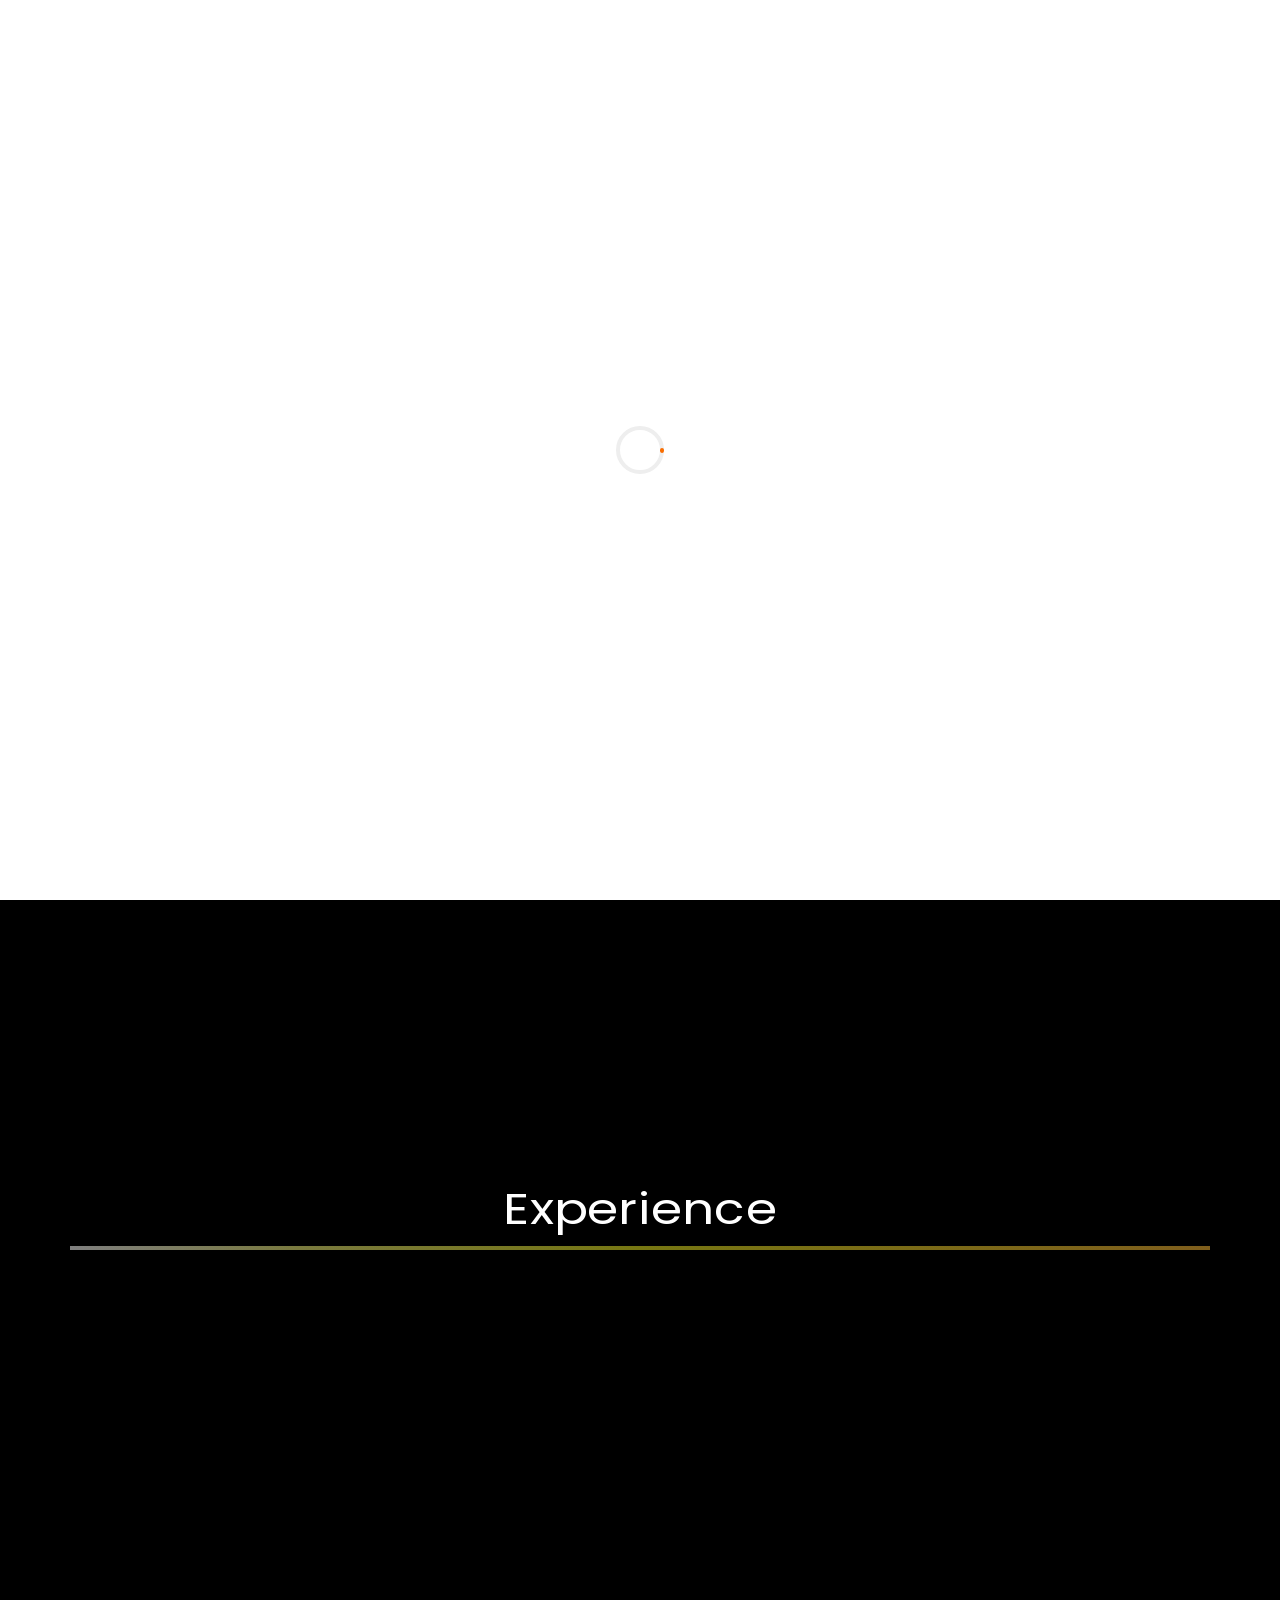
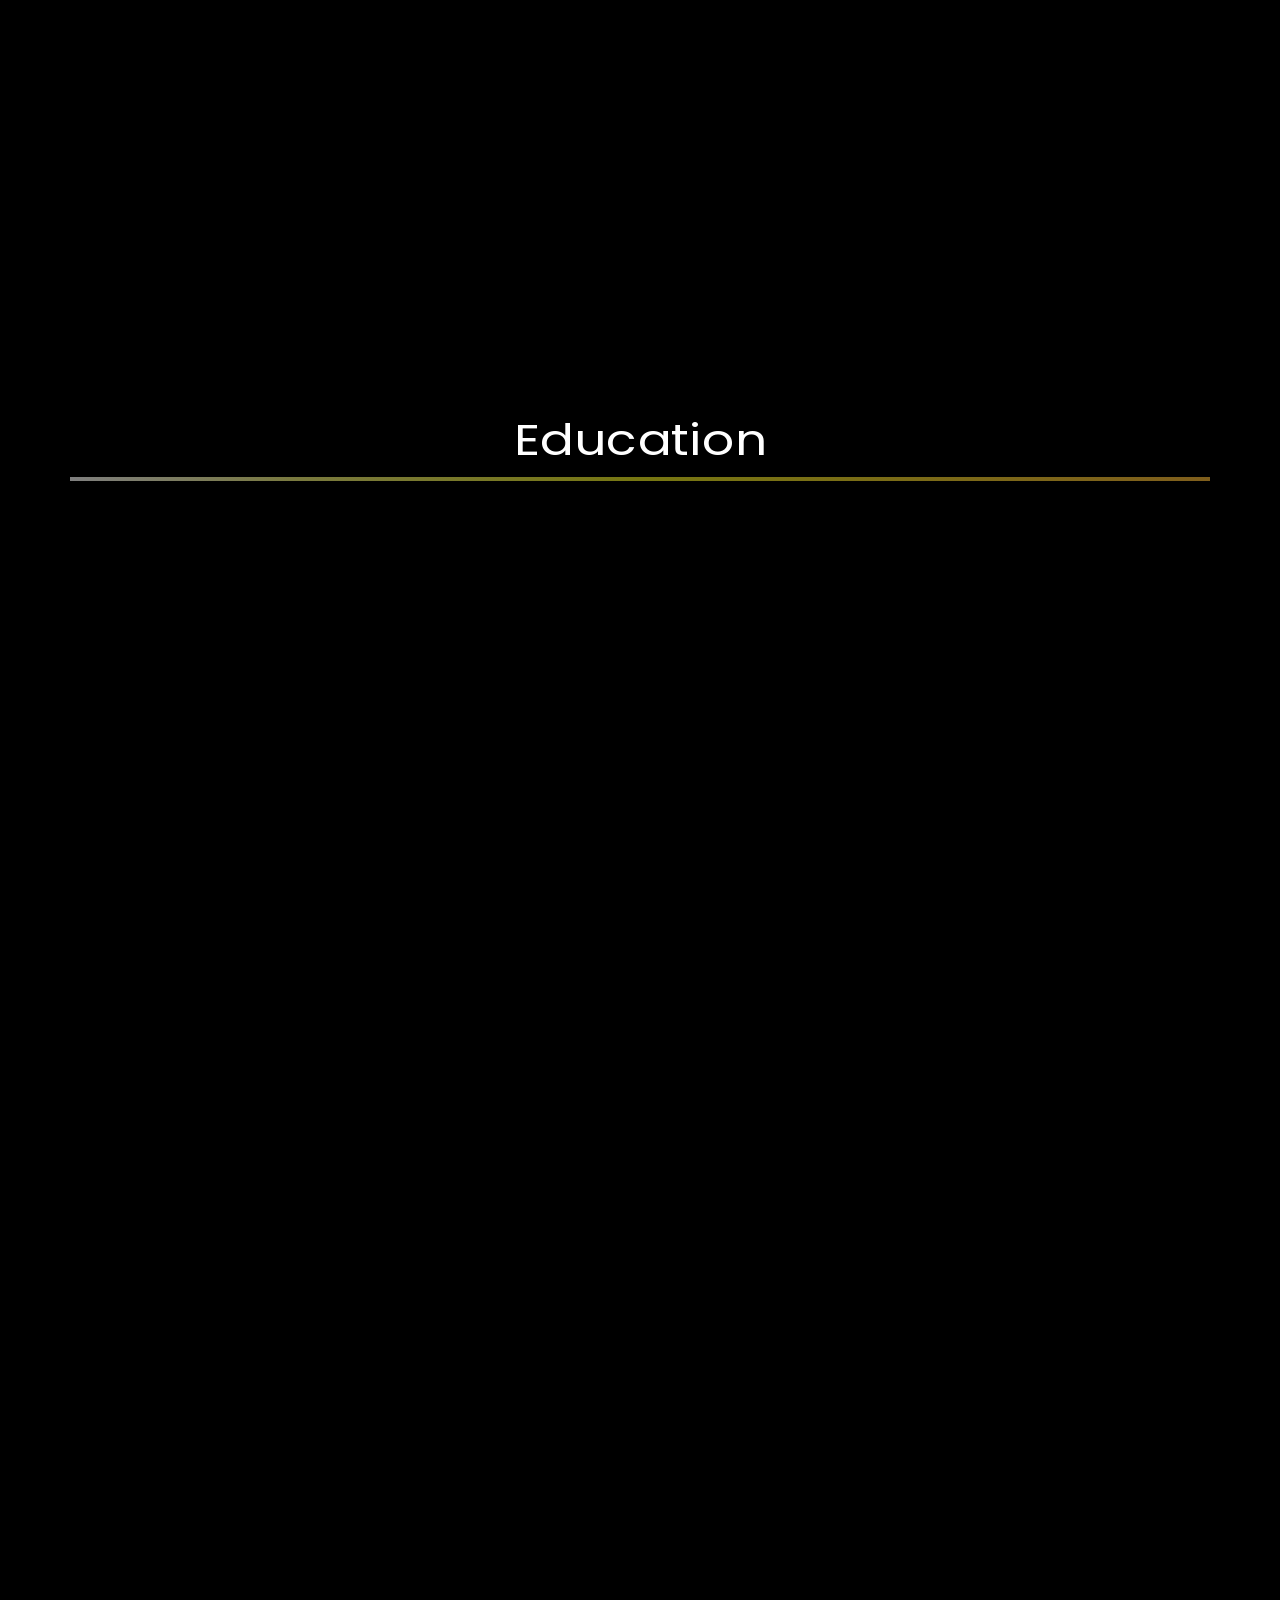
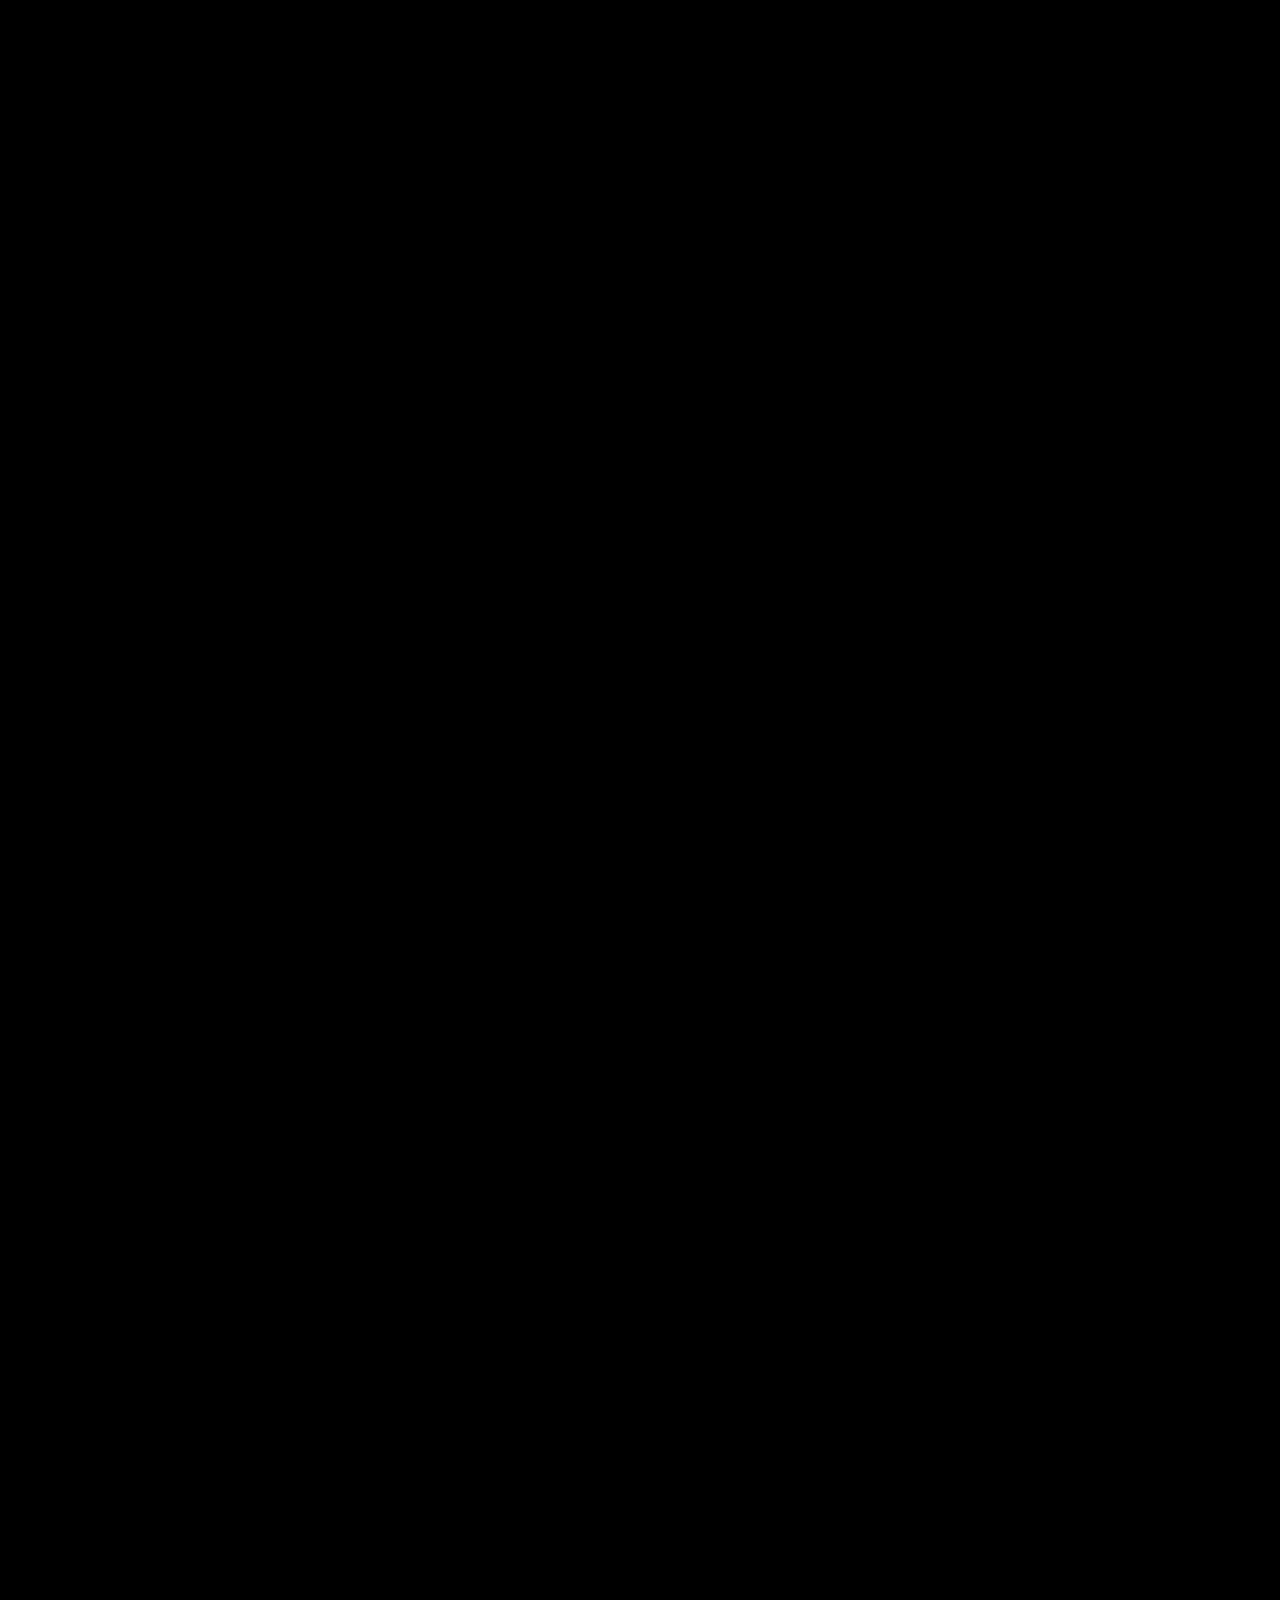
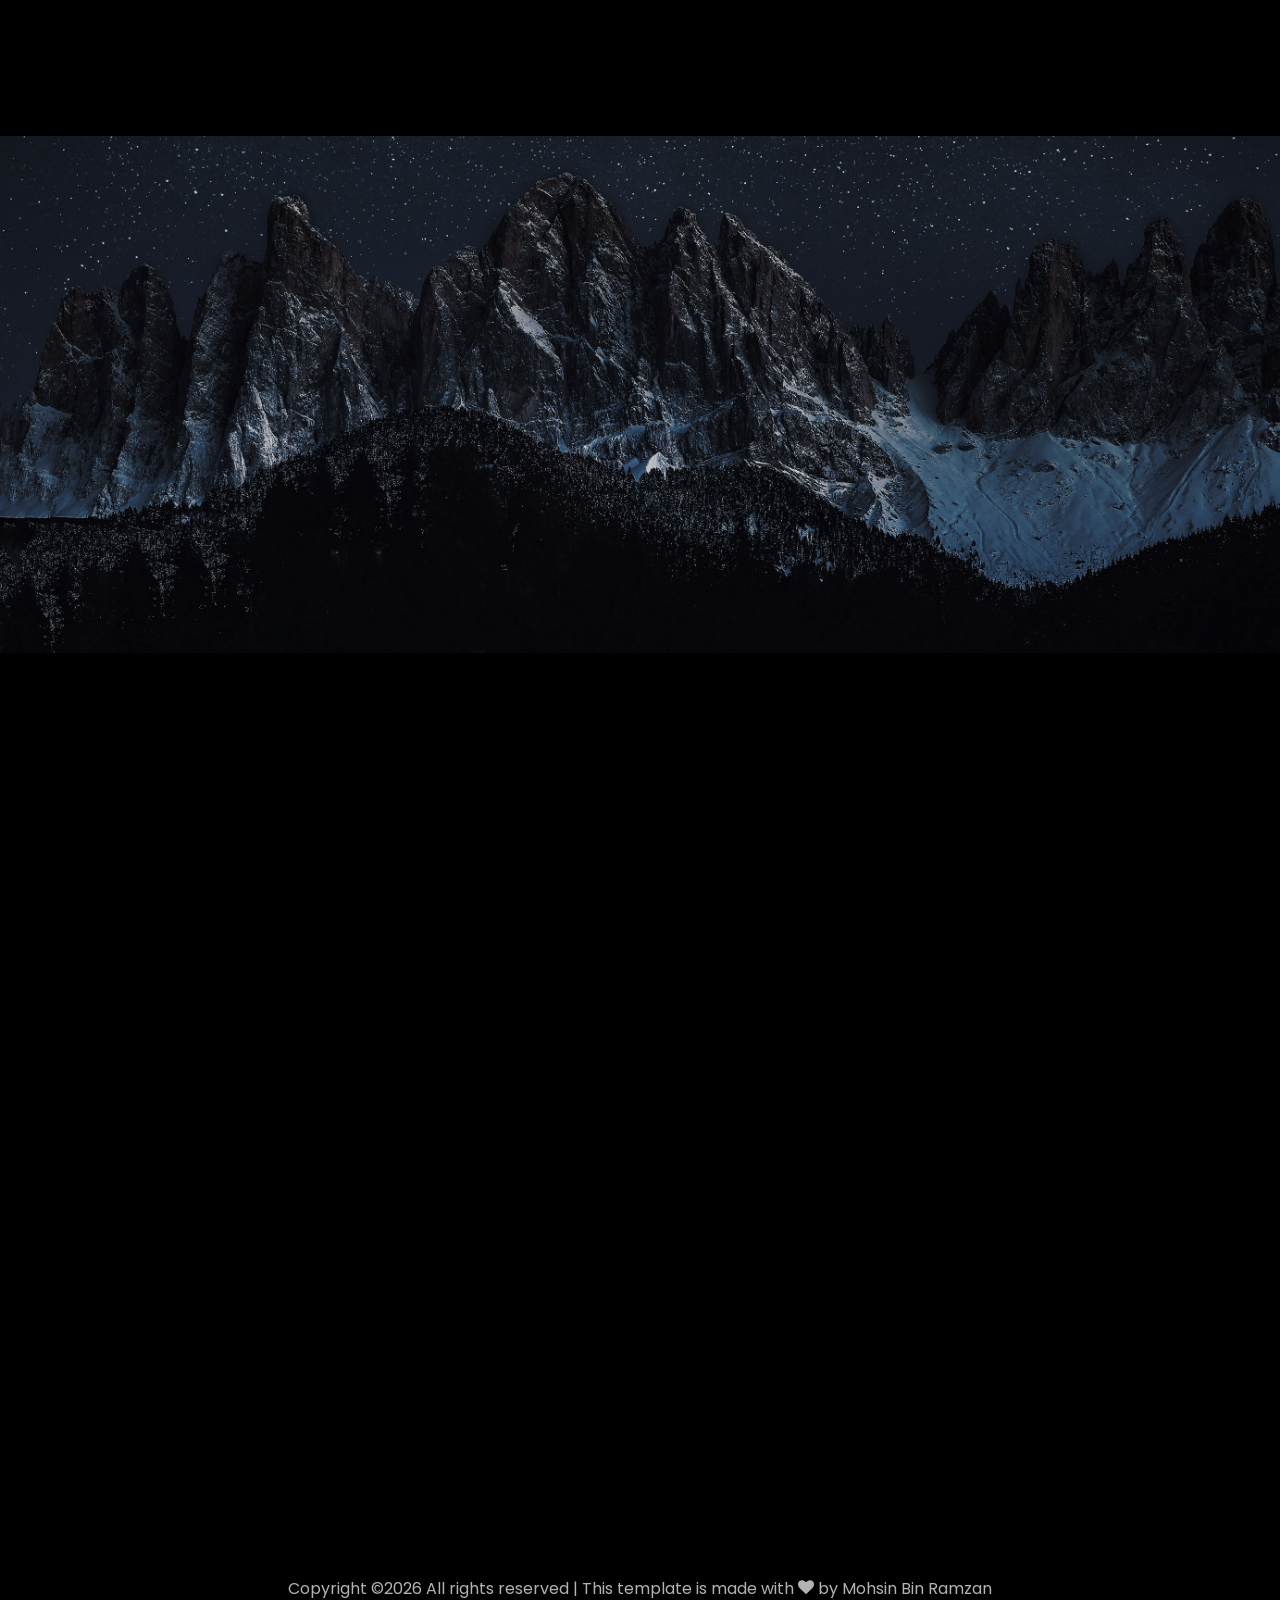
==== index.html @ 1a66336b "Fix project section alignment and update project links" ====
<!DOCTYPE html>
<html lang="en">
  <head>
    <title>Mohsin Bin Ramzan Portfolio</title>
    <meta charset="utf-8">
    <meta name="viewport" content="width=device-width, initial-scale=1, shrink-to-fit=no">
    
    <link href="https://fonts.googleapis.com/css?family=Poppins:100,200,300,400,500,600,700,800,900" rel="stylesheet">

    <link rel="stylesheet" href="css/open-iconic-bootstrap.min.css">
    <link rel="stylesheet" href="css/animate.css">
    
    <link rel="stylesheet" href="css/owl.carousel.min.css">
    <link rel="stylesheet" href="css/owl.theme.default.min.css">
    <link rel="stylesheet" href="css/magnific-popup.css">

    <link rel="stylesheet" href="css/aos.css">

    <link rel="stylesheet" href="css/ionicons.min.css">
    
    <link rel="stylesheet" href="css/flaticon.css">
    <link rel="stylesheet" href="css/icomoon.css">
    <link rel="stylesheet" href="css/style.css">



<style>

/*======================================
//--//-->   ABOUT
======================================*/

.about-mf .box-shadow-full {
  padding-top: 4rem;
  padding-bottom: 4rem;
}

.about-mf .about-img {
  margin-bottom: 2rem;
}

.about-mf .about-img img {
  margin-left: 10px;
}


.skill-mf .progress {
  /* background-color: #cde1f8; */
  margin: .5rem 0 1.2rem 0;
  border-radius: 0;
  height: .7rem;
}

.skill-mf .progress .progress-bar {
  height: .7rem;
  background-color: #ffbd39;
}


/* Animation styles */
#typing-animation {
  position: relative;
  font-size: 30px;
  font-weight: bold;
  color: rgb(255, 255, 255);
  overflow: hidden;
  white-space: nowrap;
  animation: typing 3s steps(20, end) infinite;
}

#typing-animation:before {
  content: "";
  /* position: absolute; */
  top: 0;
  left: 0;
  width: 0;
  height: 100%;
  background-color: #ccc;
  animation: typing-cursor 0.5s ease-in-out infinite;
}

@keyframes typing {
  from {
    width: 0;
  }
  to {
    width: 100%;
  }
}

@keyframes typing-cursor {
  from {
    width: 5px;
  }
  to {
    width: 0;
  }
}


/* project image zoom effect */

.zoom-effect {
  overflow: hidden;
  transition: transform 0.3s ease-out;
}

.zoom-effect:hover {
  transform: scale(1.1);
}

/* Project section alignment fix */
#project-section .blog-entry {
  display: flex;
  flex-direction: column;
  width: 100%;
}

#project-section .col-md-4 {
  margin-bottom: 30px;
}

#project-section .blog-entry .text {
  flex: 1;
}


</style>


  </head>
  <body data-spy="scroll" data-target=".site-navbar-target" data-offset="300">
	  
	  
    <nav class="navbar navbar-expand-lg navbar-dark ftco_navbar ftco-navbar-light site-navbar-target" id="ftco-navbar">
	    <div class="container">
	      <a class="navbar-brand" href="index.html">Mohsin Bin Ramzan</a>
	      <button class="navbar-toggler js-fh5co-nav-toggle fh5co-nav-toggle" type="button" data-toggle="collapse" data-target="#ftco-nav" aria-controls="ftco-nav" aria-expanded="false" aria-label="Toggle navigation">
	        <span class="oi oi-menu"></span> Menu
	      </button>

	      <div class="collapse navbar-collapse" id="ftco-nav">
	        <ul class="navbar-nav nav ml-auto">
	          <li class="nav-item"><a href="#home-section" class="nav-link"><span>Home</span></a></li>
	          <li class="nav-item"><a href="#about-section" class="nav-link"><span>About</span></a></li>
	          <li class="nav-item"><a href="#resume-section" class="nav-link"><span>Resume</span></a></li>
	          <li class="nav-item"><a href="#project-section" class="nav-link"><span>Projects</span></a></li>
	          <li class="nav-item"><a href="#contact-section" class="nav-link"><span>Contact</span></a></li>
	        </ul>
	      </div>
	    </div>
	  </nav>
	  <section id="home-section" class="hero">
		  <div class="home-slider  owl-carousel">
	       <div class="slider-item ">
	      	<div class="overlay"></div>
	         <div class="container">
	          <div class="row d-md-flex no-gutters slider-text align-items-end justify-content-end" data-scrollax-parent="true">
	          	<div class="one-third js-fullheight order-md-last img" style="background-image:url();">
	          	 <div class="overlay"></div>
	          	</div>
		          <div class="one-forth d-flex  align-items-center ftco-animate" data-scrollax=" properties: { translateY: '70%' }">
		          	<div class="text">
		          		<span class="subheading">Hey!</span>
			            <h1 class="mb-4 mt-3">I'm <span>Mohsin Bin Ramzan</span></h1>

						<!-- Element to contain animated typing -->
						<span id="typing-animation"></span>

						<script>

						// Initialize the typing animation
						const typingAnimationElement = document.getElementById('typing-animation');

						// Create an array of typing text
						const typingTexts = [
						'Data Analyst  ',
						'Machine Learning Engineer  ',
						'NLP Engineer   ',
						];

						// Create a function to display the typing animation for a given text
						function playTypingAnimation(text) {
						// Loop through each character and add it to the element
						for (let i = 0; i < text.length; i++) {
							setTimeout(() => {
							typingAnimationElement.textContent += text[i];
							}, i * 200); // Increase the delay to slow down the typing animation
						}

						// Once the animation is complete, reset the text and start over
						setTimeout(() => {
							typingAnimationElement.textContent = '';
							playTypingAnimation(typingTexts[(typingTexts.indexOf(text) + 1) % typingTexts.length]);
						}, text.length * 200);
						}

						// Start the typing animation loop
						playTypingAnimation(typingTexts[0]);

						</script>

						<br>
						<br>
			            <h2>AI Engineer</h2>
						<!-- <h2 class="d-flex" style="margin-bottom: 0">With over 5 years of experience</h2> -->
						<!-- <br> -->
			            <p><a href="https://pk.linkedin.com/in/mohsin-bin-ramzan-702287271" class="btn btn-primary py-3 px-4">Linkedin</a> 
							<a href="https://github.com/MOHSINBINRAMZAN" class="btn btn-white btn-outline-white py-3 px-4">My works</a></p>
		            </div>
		          </div>
	        	</div>
	        </div>
	      </div>
		</div>
    </section>



    <section class="ftco-about img ftco-section ftco-no-pb" id="about-section">
    	<div class="container">
			<div class="row">
				<div class="row d-flex align-items-stretch">
				<!-- <div class="row d-flex"> -->
					<div class="col-md-6 col-lg-5 d-flex">
						<div class="img-about img d-flex align-items-stretch">
							<div class="overlay">
								<div class="row">
									<div class="col-sm-6 col-md-5">
									  <div class="about-img">
										<img src="images/WhatsApp Image 2025-01-08 at 15.32.08_ad26232e.jpg" class="img-fluid rounded b-shadow-a" alt="">
									  </div>
									</div>
									<!-- Details next to profile image -->
									<div class="col-sm-6 col-md-7">
									  <div class="about-info">
										<p><span class="title-s">Name: </span> <span>Mohsin Bin Ramzan</span></p>
										<p><span class="title-s">Job Role: </span> <span>AI Developer</span></p>
										<p><span class="title-s">Experience: </span> <span>1 Year </span></p>
										<p><span class="title-s">Address: </span> <span>Rawalpindi, Pakistan</span></p>
									  </div>
									</div>
								  </div>

								<div class="skill-mf">
									<p class="title-s">Skills</p>
									<span>SQL</span> <span class="pull-right">95%</span>
									<div class="progress">
										<div class="progress-bar" role="progressbar" style="width: 95%;" aria-valuenow="95" aria-valuemin="0"
											aria-valuemax="100"></div>
									</div>
									
									<span>PYTHON</span> <span class="pull-right">85%</span>
									<div class="progress">
										<div class="progress-bar" role="progressbar" style="width: 85%" aria-valuenow="85" aria-valuemin="0"
											aria-valuemax="100"></div>
									</div>
									
									<span>Computer Vision</span> <span class="pull-right">90%</span>
									<div class="progress">
										<div class="progress-bar" role="progressbar" style="width: 90%" aria-valuenow="90" aria-valuemin="0"
											aria-valuemax="100"></div>
									</div>
									
									<span>Natural Language Processing</span> <span class="pull-right">85%</span>
									<div class="progress">
										<div class="progress-bar" role="progressbar" style="width: 85%" aria-valuenow="85" aria-valuemin="0"
											aria-valuemax="100"></div>
									</div>
									
									<span>Machine Learning</span> <span class="pull-right">80%</span>
									<div class="progress">
										<div class="progress-bar" role="progressbar" style="width: 80%" aria-valuenow="80" aria-valuemin="0"
											aria-valuemax="100"></div>
									</div>
								</div>
							</div>
						</div>
					</div>
					
					<div class="col-md-6 col-lg-7 pl-lg-5 pb-5">
						<div class="row justify-content-start pb-3">
							<div class="col-md-12 heading-section ftco-animate">
								
								<h1 class="big">About</h1>
								<h2 class="mb-4">About Me</h2>
								
								<p> AI Engineer with hands-on experience optimizing LLM performance, designing 
									LangChain-powered data pipelines and implementing Deep Learning and Computer Vision solutions. Proficient 
									in Python,SQL and end-to-end ML pipeline development for production-ready AI applications..</p>
								<ul class="about-info mt-4 px-md-0 px-2">
									<li class="d-flex"><span>Profile:</span> <span>AI ENGINEER</span></li>
									<li class="d-flex"><span>Domain:</span> <span>Machine learning , NLP,  &amp; Computer Vision</span></li>
									<li class="d-flex"><span>Education:</span> <span>Bachelor of Science In Artificial Intelligence</span></li>
									<li class="d-flex"><span>Language:</span> <span>English, Urdu,Punjabi, Saraiki</span></li>
									<li class="d-flex"><span>BI Tools:</span> <span>Microsoft Power BI, Pandas </span></li>
									<li class="d-flex"><span>Other Skills:</span> <span>Python, SQL, NLP, Computer Vision, Power BI, Langchain </span></li>
									<li class="d-flex"><span>Interest:</span> <span>Hiking, Travel Photography, Novels</span></li>
									
								</ul>
							</div>
						</div>


						<div class="counter-wrap ftco-animate d-flex mt-md-3">
							<div class="text">
								<p class="mb-4">
									<span class="number" data-number="41">0</span> <span>+</span>
									<span>&nbsp; Projects Completed</span>
								</p>
								<p><a href="https://pk.linkedin.com/in/mohsin-bin-ramzan-702287271/" class="btn btn-primary py-3 px-3">LinkedIn</a></p>
							</div>
						</div>
					</div>
				</div>
			</div>
		</div>
    </section>



	
    <section class="ftco-section ftco-no-pb" id="resume-section">
    	<div class="container">
    		<div class="row justify-content-center pb-5">
          <div class="col-md-10 heading-section text-center ftco-animate">
          	<h1 class="big big-2">Resume</h1>
            <h2 class="mb-4">Resume</h2>
            <p>Seasoned AI Engineer with 1+ years of experience driving business strategies through data-driven insights. Proven expertise in data science, statistical analysis, machine learning algorithms and Natural Language Processing </p>
          </div>
        </div>

		<div class="row">
			<h1 class="big-4">Experience</h1>
			<div class="underline"></div>
		</div>
		<br>
		
		<div class="row">
				
				<div class="col-md-6">
					<div class="resume-wrap ftco-animate">
						<span class="date">Aug 2024-Sep 2024</span>
						<h2> Data Administrator Intern</h2>
						<span class="position">ASKTech Pvt Ltd</span>
						<p class="mt-4">ASKTech is a data-driven Tracking and solutions company, helping different firms in maintaining and tracking services . 
							<ul>
								<li>Performed in-depth market research and analysis for maintaing and updating databases. Resulted in in deoth understanding and improving concepts.</li>
								<li>Delivered multiple training and mentorship sessions on analytical tools like SQL, MS Excel, Power BI, Tableau and Python.</li>
								<li>Performed migration and enhancements for merchandising dashboard, involved data integration and its feature improvement.</li>
							</ul>
						</p>
					</div>

				</div>

				<div class="col-md-6">
					<div class="resume-wrap ftco-animate">
						<span class="date">July 2025-Sep 2025</span>
						<h2>AI Engineer</h2>
						<span class="position">Target Sysytems, Islamabad</span>
						<p class="mt-4">TGS, a leading  Software House with over 40K+ professionals globally. 
							<ul>
  <li>Act as the bridge between cutting-edge AI research and real-world product solutions.</li>
  <li>Work with messy, real-life data to train or fine-tune models that deliver value.</li>
  <li>Collaborate closely with designers and developers to integrate AI into user-facing features.</li>
  <li>Prototype quickly, then turn promising ideas into reliable, scalable systems.</li>
  <li>Balance innovation with practicality to ensure AI feels intuitive, safe, and useful.</li>
  <li>Deliver smarter, more engaging product experiences that solve real problems for people.</li>
</ul>

						</p>
					</div>

				</div>
			</div>

		<br>
		<br>

		<div class="row">
			<h1 class="big-4">Education</h1>
			<div class="underline"></div>
		</div>
		<br>
		
			<div class="row">
    			<div class="col-md-6">
    				<div class="resume-wrap ftco-animate">
    					<span class="date">2022-2026</span>
    					<h2>BS ARTIFICIAL INTELLIGENCE</h2>
    					<span class="position">NATIONAL UNIVERSITY OF TECHNOLOGY ISLAMABAD</span>
    					
    				</div>
    			</div>

    			<div class="col-md-6">
    				<div class="resume-wrap ftco-animate">
    					<span class="date">2019-2021</span>
    					<h2>Higher Secondary School</h2>
    					<span class="position">ARMY PUBLIC SCHOOLS</span>
    					<p class="mt-4">Grade: First class distinction.</p>
    				</div>
				</div>
    		</div>

    		<div class="row justify-content-center mt-5">
    			<div class="col-md-6 text-center ftco-animate">
    				<p><a href="https://drive.google.com/drive/folders/1zWa5_FUb2DfgqWUb1CC6iqA6hHnXabPF" class="btn btn-primary py-4 px-5">Download CV</a></p>
    			</div>
    		</div>
    	</div>
    </section>

   

    <section class="ftco-section" id="project-section">
      <div class="container">
        <div class="row justify-content-center mb-5 pb-5">
          <div class="col-md-7 heading-section text-center ftco-animate">
            <h1 class="big big-2">PROJECTS</h1>
            <h2 class="mb-4">PROJECTS</h2>
            <p>Below are the projects on NLP,SQL,Langchain , Python, Power BI & AI</p>
          </div>
        </div>
        <!-- Row 1: Featured Projects - QueryMancer, Fake News Detection, Emotion Aware Chatbot -->
        <div class="row d-flex">
          <div class="col-md-4 d-flex ftco-animate">
            <div class="blog-entry justify-content-end">
              <a href="https://github.com/MOHSINBINRAMZAN/Query-Mancer-Main" class="block-20 zoom-effect" style="background-image: url('images/proj_5.jpg');">
              </a>
              <div class="text mt-3 float-right d-block">
                <h3 class="heading"><a href="https://github.com/MOHSINBINRAMZAN/QueryMancer--FYP">Query-Mancer - AI Wizard For Smart Databases</a></h3>
                <p>Developed a purely local hosted AI agent that using LLM and RAG to take Natural Language input and convert it to a SQL Query after validating, execute that against the connected database after schema validation while preventing SQL injection operations and any external API calling.</p>
              </div>
            </div>
          </div>
          <div class="col-md-4 d-flex ftco-animate">
            <div class="blog-entry justify-content-end">
              <a href="https://github.com/MOHSINBINRAMZAN/Fake-News-Detection-using-NLP-main" class="block-20 zoom-effect" style="background-image: url('images/fake news.jpg');">
              </a>
              <div class="text mt-3 float-right d-block">
                <h3 class="heading"><a href="https://github.com/MOHSINBINRAMZAN/Fake-News-Detection-using-NLP-mainN">Fake News Detection Using NLP</a></h3>
                <p>This project focuses on detecting fake news articles using Natural Language Processing (NLP) techniques. It includes training a machine learning model on news datasets, building a robust NLP pipeline, and creating a web application for user interaction.</p>
              </div>
            </div>
          </div>
          <div class="col-md-4 d-flex ftco-animate">
            <div class="blog-entry justify-content-end">
              <a href="https://github.com/MOHSINBINRAMZAN/Emotion-Aware-Chatbot" class="block-20 zoom-effect" style="background-image: url('SENTIMENT ANALYSIS.jpg');">
              </a>
              <div class="text mt-3 float-right d-block">
                <h3 class="heading"><a href="https://github.com/MOHSINBINRAMZAN/Emotion-Aware-Chatbot">Emotion Aware ChatBot</a></h3>
                <p>A chatbot that detects the user's emotion using a fine-tuned BERT model and provides responses. It stores user-specific chat history.</p>
              </div>
            </div>
          </div>
        </div>

        <!-- Row 2: Remaining Projects -->
        <div class="row d-flex mt-4">
          <div class="col-md-4 d-flex ftco-animate">
            <div class="blog-entry justify-content-end">
              <a href="https://github.com/MOHSINBINRAMZAN/ANPR-automatic-number-plate-recognition-" class="block-20 zoom-effect" style="background-image: url('images/proj_1.jpeg');">
              </a>
              <div class="text mt-3 float-right d-block">
                <h3 class="heading"><a href="https://github.com/MOHSINBINRAMZAN/ANPR-automatic-number-plate-recognition-">Automatic NumberPlate Recognition System using YOLO V8</a></h3>
                <p>Developed a ML model For Automatic Number Plate Recognition Using YOlO v8.</p>
              </div>
            </div>
          </div>
          <div class="col-md-4 d-flex ftco-animate">
            <div class="blog-entry justify-content-end">
              <a href="https://github.com/MOHSINBINRAMZAN/diabetic-data-preprocessing" class="block-20 zoom-effect" style="background-image: url('images/proj_2.jpeg');">
              </a>
              <div class="text mt-3 float-right d-block">
                <h3 class="heading"><a href="https://github.com/MOHSINBINRAMZAN/diabetic-data-preprocessing">Data Analysis using Python Project for Beginners</a></h3>
                <p>Performed exploratory data analysis on diabetic data using Python to improve the experience.</p>
              </div>
            </div>
          </div>
          <div class="col-md-4 d-flex ftco-animate">
            <div class="blog-entry justify-content-end">
              <a href="https://github.com/MOHSINBINRAMZAN/E-commerce-dashboard" class="block-20 zoom-effect" style="background-image: url('images/proj_3.jpg');">
              </a>
              <div class="text mt-3 float-right d-block">
                <h3 class="heading"><a href="https://github.com/MOHSINBINRAMZAN/E-commerce-dashboard">Power BI Sales Dashboard Project</a></h3>
                <p>Designed a Power BI dashboard for a Store to track and analyze the online sales data.</p>
              </div>
            </div>
          </div>
          <div class="col-md-4 d-flex ftco-animate">
            <div class="blog-entry justify-content-end">
              <a href="https://github.com/MOHSINBINRAMZAN/Predict_Bank_Marketing_Compain_Success" class="block-20 zoom-effect" style="background-image: url('images/bank.jpg');">
              </a>
              <div class="text mt-3 float-right d-block">
                <h3 class="heading"><a href="https://github.com/MOHSINBINRAMZAN/customer-segmentation-for-market-analysis">Customer Segmentation using Clustering Model</a></h3>
                <p>Developed a ML model to give various recommendations of financial products &amp; services on target customer groups.</p>
              </div>
            </div>
          </div>
          <div class="col-md-4 d-flex ftco-animate">
            <div class="blog-entry justify-content-end">
              <a href="https://github.com/MOHSINBINRAMZAN/Spelling-Corrector-Using-NLP" class="block-20 zoom-effect" style="background-image: url('spelling.jpg');">
              </a>
              <div class="text mt-3 float-right d-block">
                <h3 class="heading"><a href="https://github.com/MOHSINBINRAMZAN/Spelling-Corrector-Using-NLP">Spelling Corrector using NLP</a></h3>
                <p>Developed an NLP model that would detect the spelling or typo mistakes &amp; correct them on contextual understanding.</p>
              </div>
            </div>
          </div>
          <div class="col-md-4 d-flex ftco-animate">
            <div class="blog-entry justify-content-end">
              <a href="https://github.com/MOHSINBINRAMZAN/LMS-using-python-Sqlite" class="block-20 zoom-effect" style="background-image: url('LMS2.jpg');">
              </a>
              <div class="text mt-3 float-right d-block">
                <h3 class="heading"><a href="https://github.com/MOHSINBINRAMZAN/LMS-using-python-Sqlite">LMS Using Python</a></h3>
                <p>A learning management system using Python that contains the features of adding courses, dropping courses, managing courses, time tables etc.</p>
              </div>
            </div>
          </div>
          <div class="col-md-4 d-flex ftco-animate">
            <div class="blog-entry justify-content-end">
              <a href="https://github.com/MOHSINBINRAMZAN/X-ray-images-disease-classification" class="block-20 zoom-effect" style="background-image: url('medical-professionals-examining-x-ray.jpg');">
              </a>
              <div class="text mt-3 float-right d-block">
                <h3 class="heading"><a href="https://github.com/MOHSINBINRAMZAN/X-ray-images-disease-classification">X-ray Image Disease Classification</a></h3>
                <p>A model that detects the disease or classify it using a Computer Vision model and provides Results.</p>
              </div>
            </div>
          </div>
        </div>
	  </div>
    </section>

	<section class="ftco-section ftco-no-pt ftco-no-pb ftco-counter img" id="section-counter">
      <div class="container">
		<div class="row d-md-flex align-items-center">
          <div class="col-md d-flex justify-content-center counter-wrap ftco-animate">
            <div class="block-18">
              <div class="text">
                <strong class="number" data-number="20">0</strong>
                <span>Achievements</span>
              </div>
            </div>
          </div>
          <div class="col-md d-flex justify-content-center counter-wrap ftco-animate">
            <div class="block-18">
              <div class="text">
                <strong class="number" data-number="40">0</strong>
                <span>Projects</span>
              </div>
            </div>
          </div>
          <div class="col-md d-flex justify-content-center counter-wrap ftco-animate">
            <div class="block-18">
              <div class="text">
                <strong class="number" data-number="10">0</strong>
                <span>Mentored Students</span>
              </div>
            </div>
          </div>
          <div class="col-md d-flex justify-content-center counter-wrap ftco-animate">
            <div class="block-18">
              <div class="text">
                <strong class="number" data-number="500">0</strong>
                <span>Cups of Tea</span>
              </div>
            </div>
          </div>
        </div>
      </div>
	
	  <div class="ftco-section ftco-hireme img margin-top" style="background-image: url(images/bg_1.jpg)">
			<!-- <div class="container"> -->
				<div class="row justify-content-center">
					<div class="col-md-7 ftco-animate text-center">
						<h2>More projects on<span> Github  </span> </h2>
						<div class="heading"> <h4> I love to solve business problems &amp; uncover hidden data stories </h4>
						<br>
						<p><a href="https://github.com/MOHSINBINRAMZAN?tab=repositories" class="btn btn-primary py-3 px-5">GitHub</a></p>
						</div>
					</div>
				</div>
			<!-- </div> -->
		</div>
	</section>



    <section class="ftco-section contact-section ftco-no-pb" id="contact-section">
      <div class="container">
      	<div class="row justify-content-center mb-5 pb-3">
          <div class="col-md-7 heading-section text-center ftco-animate">
            <h1 class="big big-2">Contact</h1>
            <h2 class="mb-4">Contact Me</h2>
            <p>Below are the details to reach out to me!</p>
          </div>
        </div>

        <div class="row d-flex contact-info mb-5">
          <div class="col-md-6 col-lg-3 d-flex ftco-animate">
          	<div class="align-self-stretch box p-4 text-center">
          		<div class="icon d-flex align-items-center justify-content-center">
          			<span class="icon-map-signs"></span>
          		</div>
          		<h3 class="mb-4">Address</h3>
	            <p>Rawalpindi, Pakistan </p>
	          </div>
          </div>
          <div class="col-md-6 col-lg-3 d-flex ftco-animate">
          	<div class="align-self-stretch box p-4 text-center">
          		<div class="icon d-flex align-items-center justify-content-center">
          			<span class="icon-phone2"></span>
          		</div>
          		<h3 class="mb-4">Contact Number</h3>
	            <p><a href="tel://0101010101">+923173690766</a></p>
	          </div>
          </div>
          <div class="col-md-6 col-lg-3 d-flex ftco-animate">
          	<div class="align-self-stretch box p-4 text-center">
          		<div class="icon d-flex align-items-center justify-content-center">
          			<span class="icon-paper-plane"></span>
          		</div>
          		<h3 class="mb-4">Email Address</h3>
	            <p><a href="/cdn-cgi/l/email-protection#355c5b535a754c5a4047465c41501b565a58"><span class="__cf_email__" data-cfemail="ee8381869d87809c8f83948f80dcdad6ae89838f8782c08d8183">[email&#160;protected]</span></a></p>
	          </div>
          </div>
          <div class="col-md-6 col-lg-3 d-flex ftco-animate">
          	<div class="align-self-stretch box p-4 text-center">
          		<div class="icon d-flex align-items-center justify-content-center">
          			<span class="icon-globe"></span>
          		</div>
          		<h3 class="mb-4">Download Resume</h3>
				  <p><a href="https://drive.google.com/drive/folders/1zWa5_FUb2DfgqWUb1CC6iqA6hHnXabPF">Resume</a></p>

	          </div>
          </div>

		  <div class="container">
			<br>
			<br>
			<div class="row justify-content-center">
				<div class="col-md-7 ftco-animate text-center">
					<h2>Have a <span>Question?</span> 
						<a href="/cdn-cgi/l/email-protection#167b797e657f7864777b6c777824222e56717b777f7a3875797b" class="btn btn-primary py-3 px-5">Email Us</a>
					</h2>
				</div>
			</div>
		</div>
		
		
				<br>
					<ul class="ftco-footer-social list-unstyled d-flex justify-content-center align-items-center mb-0">
					  <li class="ftco-animate normal-txt">Find me on  </li>
					  <li class="ftco-animate"><a href="https://pk.linkedin.com/in/mohsin-bin-ramzan-702287271?original_referer=https%3A%2F%2Fwww.google.com%2F"><span class="icon-linkedin"></span></a></li>  
					  <li class="ftco-animate"><a href="https://www.facebook.com/profile.php?id=100010697926323"><span class="icon-facebook"></span></a></li>
				      <li class="ftco-animate"><a href="https://www.instagram.com/mohsin_ramzan._/"><span class="icon-instagram"></span></a></li>
					</ul>
				<br>
		   </div>
   </div>
 </section>


 
	
    <footer class="ftco-footer ftco-section">
		<div class="container">
		  <div class="row">
			<div class="col-md-12 text-center">
  
			  <p><!-- Link back to Colorlib can't be removed. Template is licensed under CC BY 3.0. -->
	Copyright &copy;<script data-cfasync="false" src="/cdn-cgi/scripts/5c5dd728/cloudflare-static/email-decode.min.js"></script><script>document.write(new Date().getFullYear());</script> All rights reserved | This template is made with <i class="icon-heart color-danger" aria-hidden="true"></i> by <a href="https://colorlib.com" target="_blank">Mohsin Bin Ramzan</a>
	<!-- Link back to Colorlib can't be removed. Template is licensed under CC BY 3.0. --></p>
			</div>
		  </div>
		</div>
	  </footer>


  <!-- loader -->
  <div id="ftco-loader" class="show fullscreen"><svg class="circular" width="48px" height="48px"><circle class="path-bg" cx="24" cy="24" r="22" fill="none" stroke-width="4" stroke="#eeeeee"/><circle class="path" cx="24" cy="24" r="22" fill="none" stroke-width="4" stroke-miterlimit="10" stroke="#F96D00"/></svg></div>


  <script src="js/jquery.min.js"></script>
  <script src="js/jquery-migrate-3.0.1.min.js"></script>
  <script src="js/popper.min.js"></script>
  <script src="js/bootstrap.min.js"></script>
  <script src="js/jquery.easing.1.3.js"></script>
  <script src="js/jquery.waypoints.min.js"></script>
  <script src="js/jquery.stellar.min.js"></script>
  <script src=
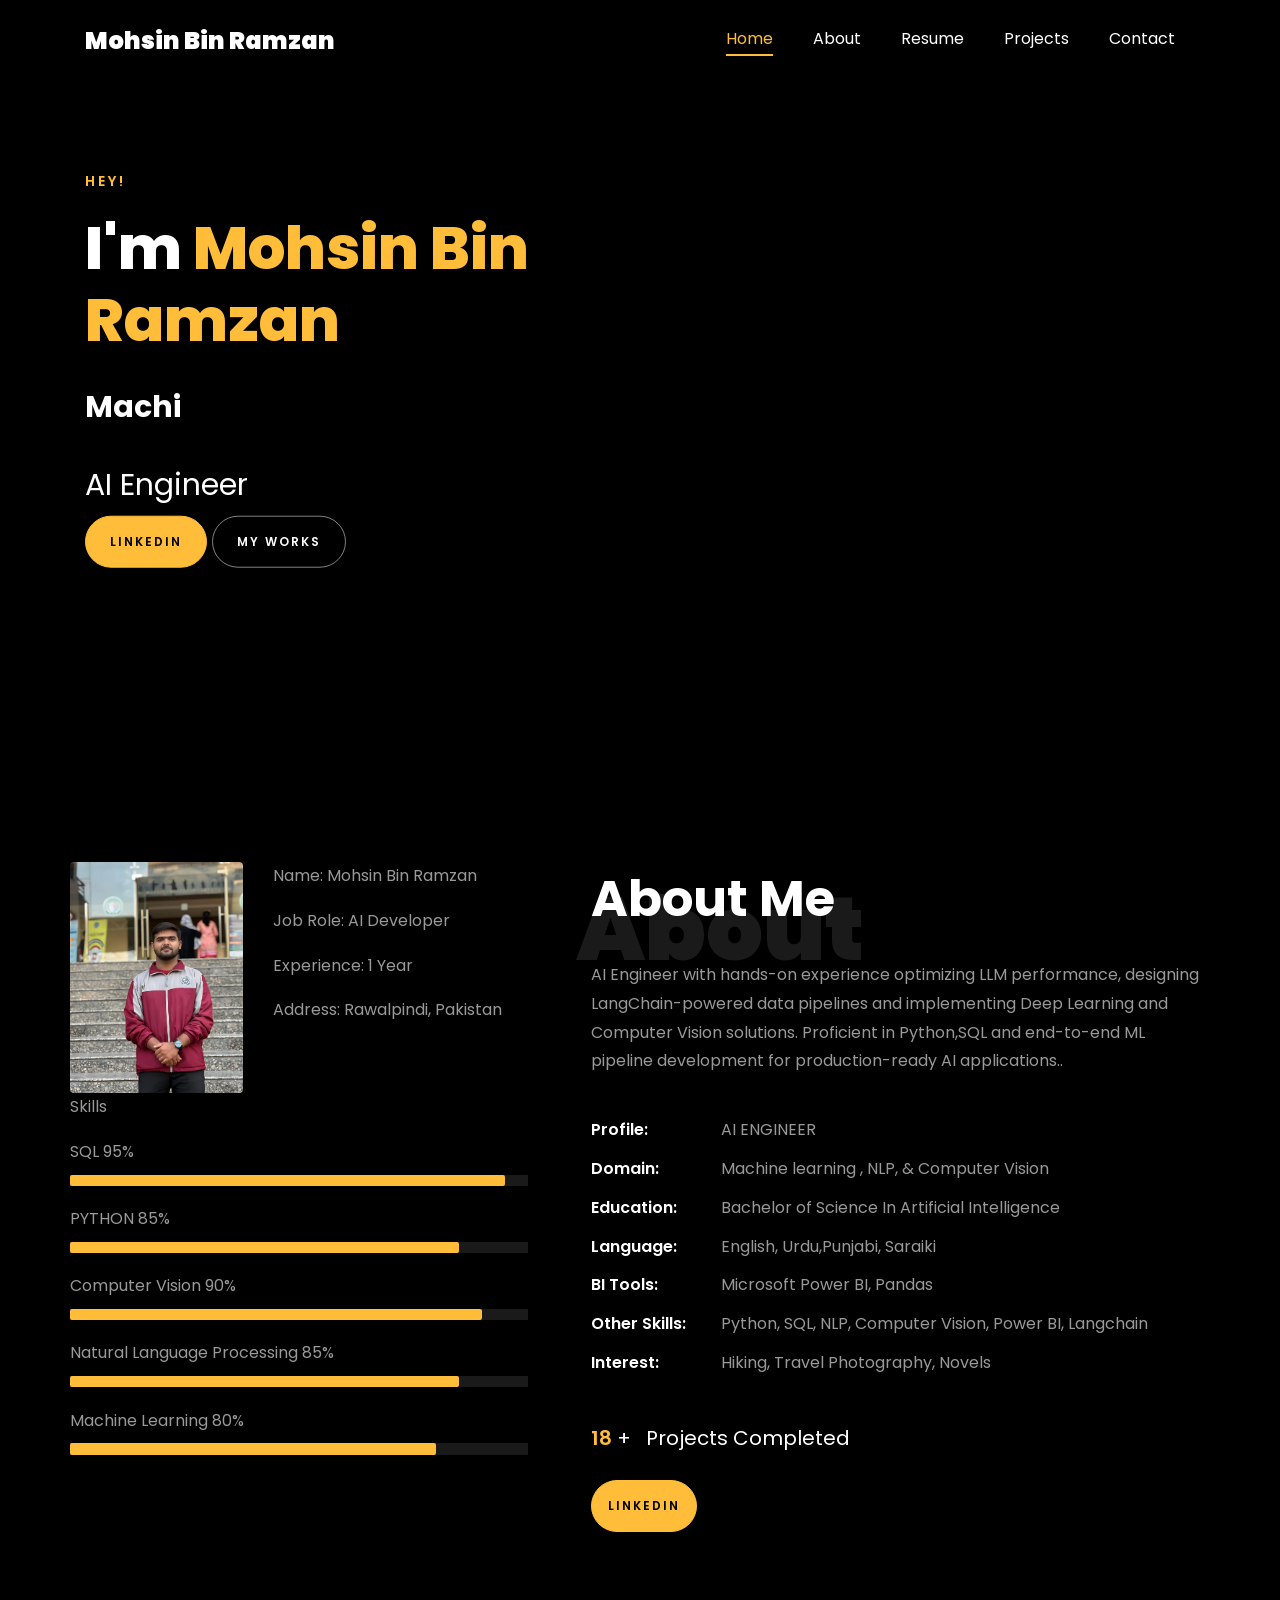
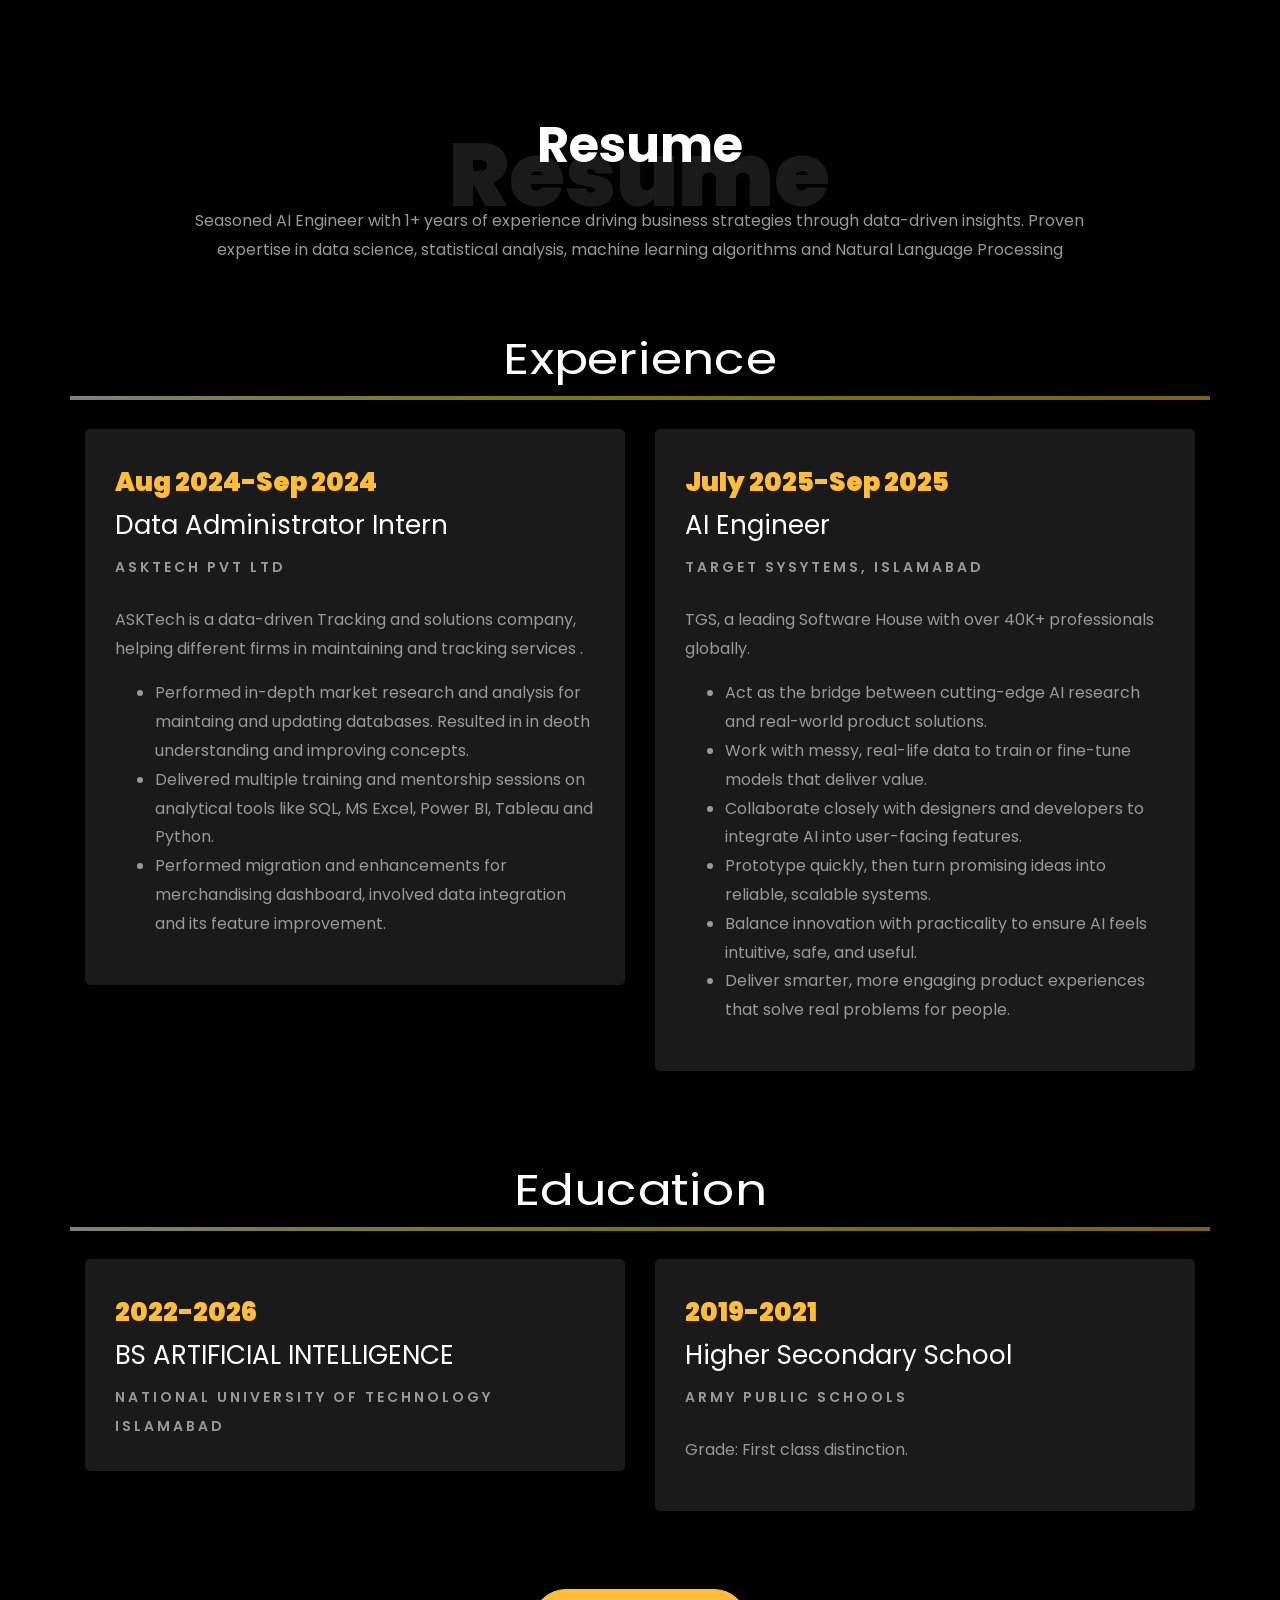
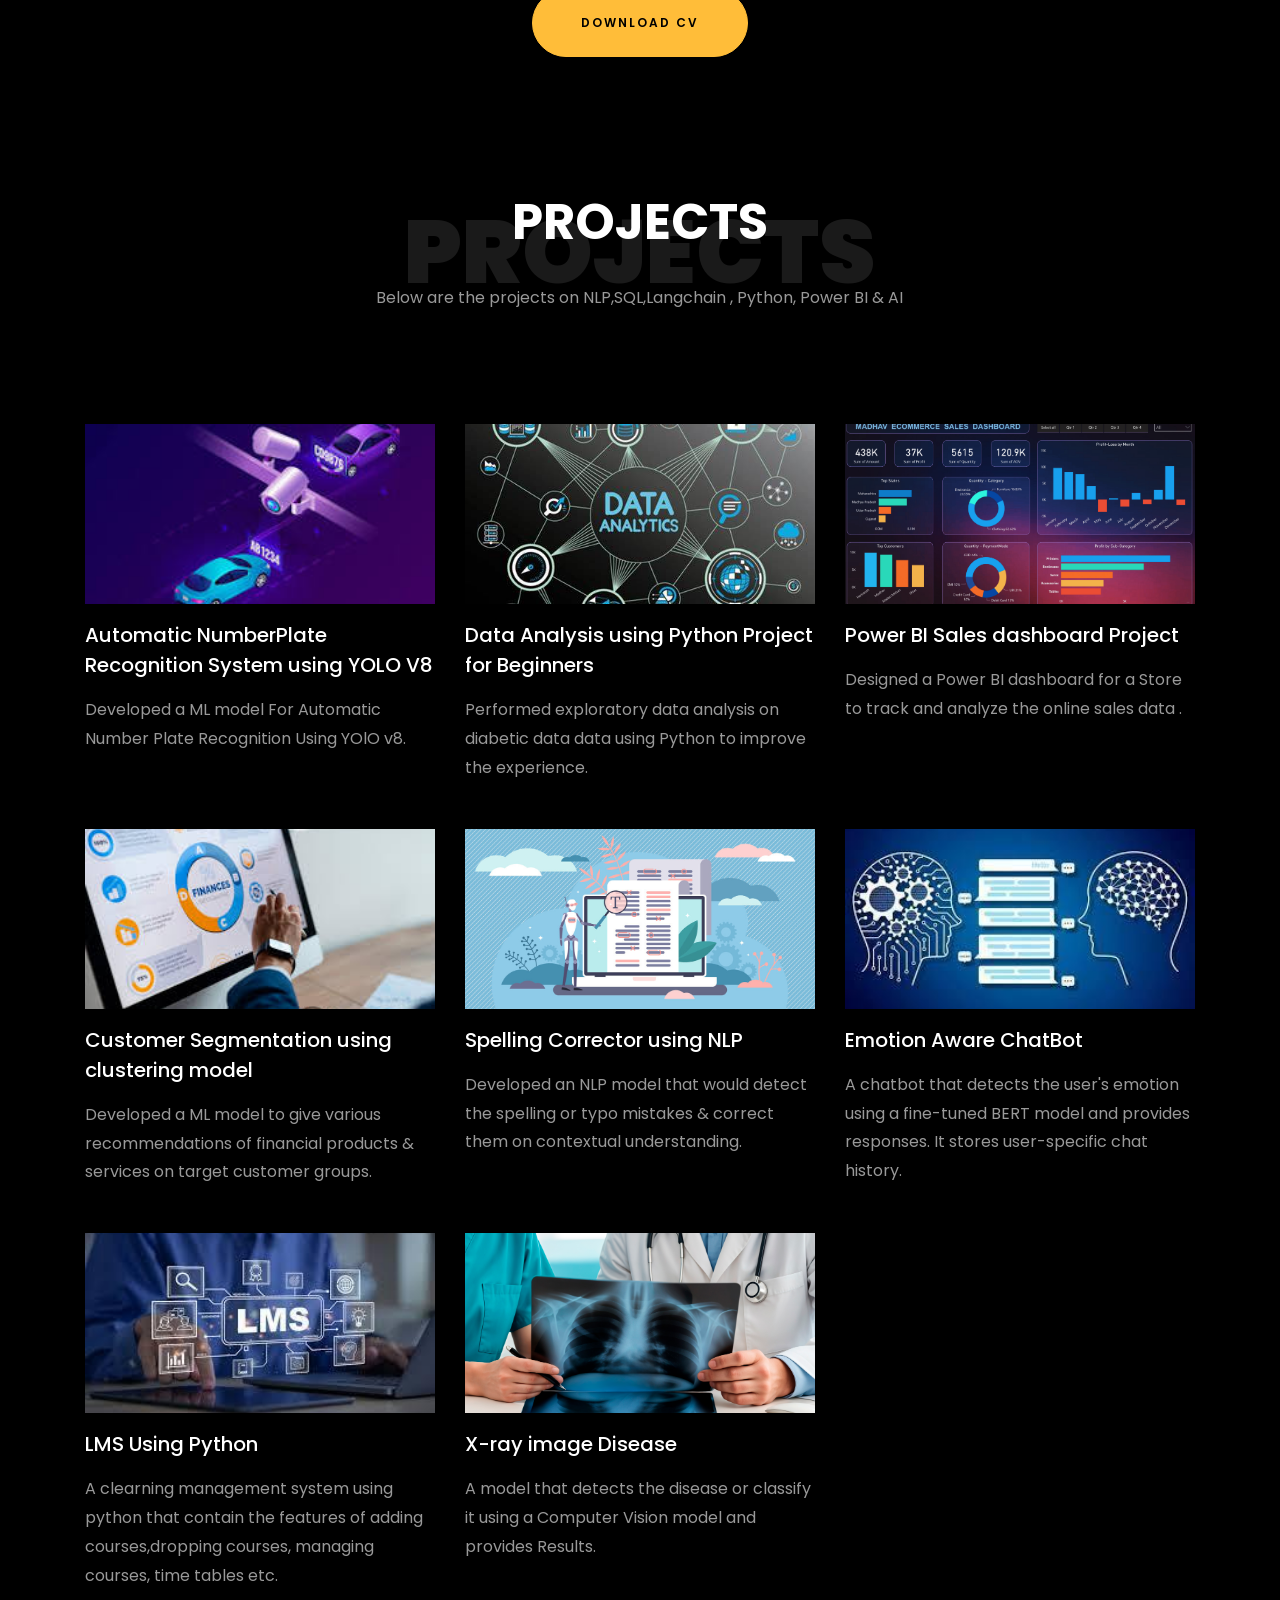
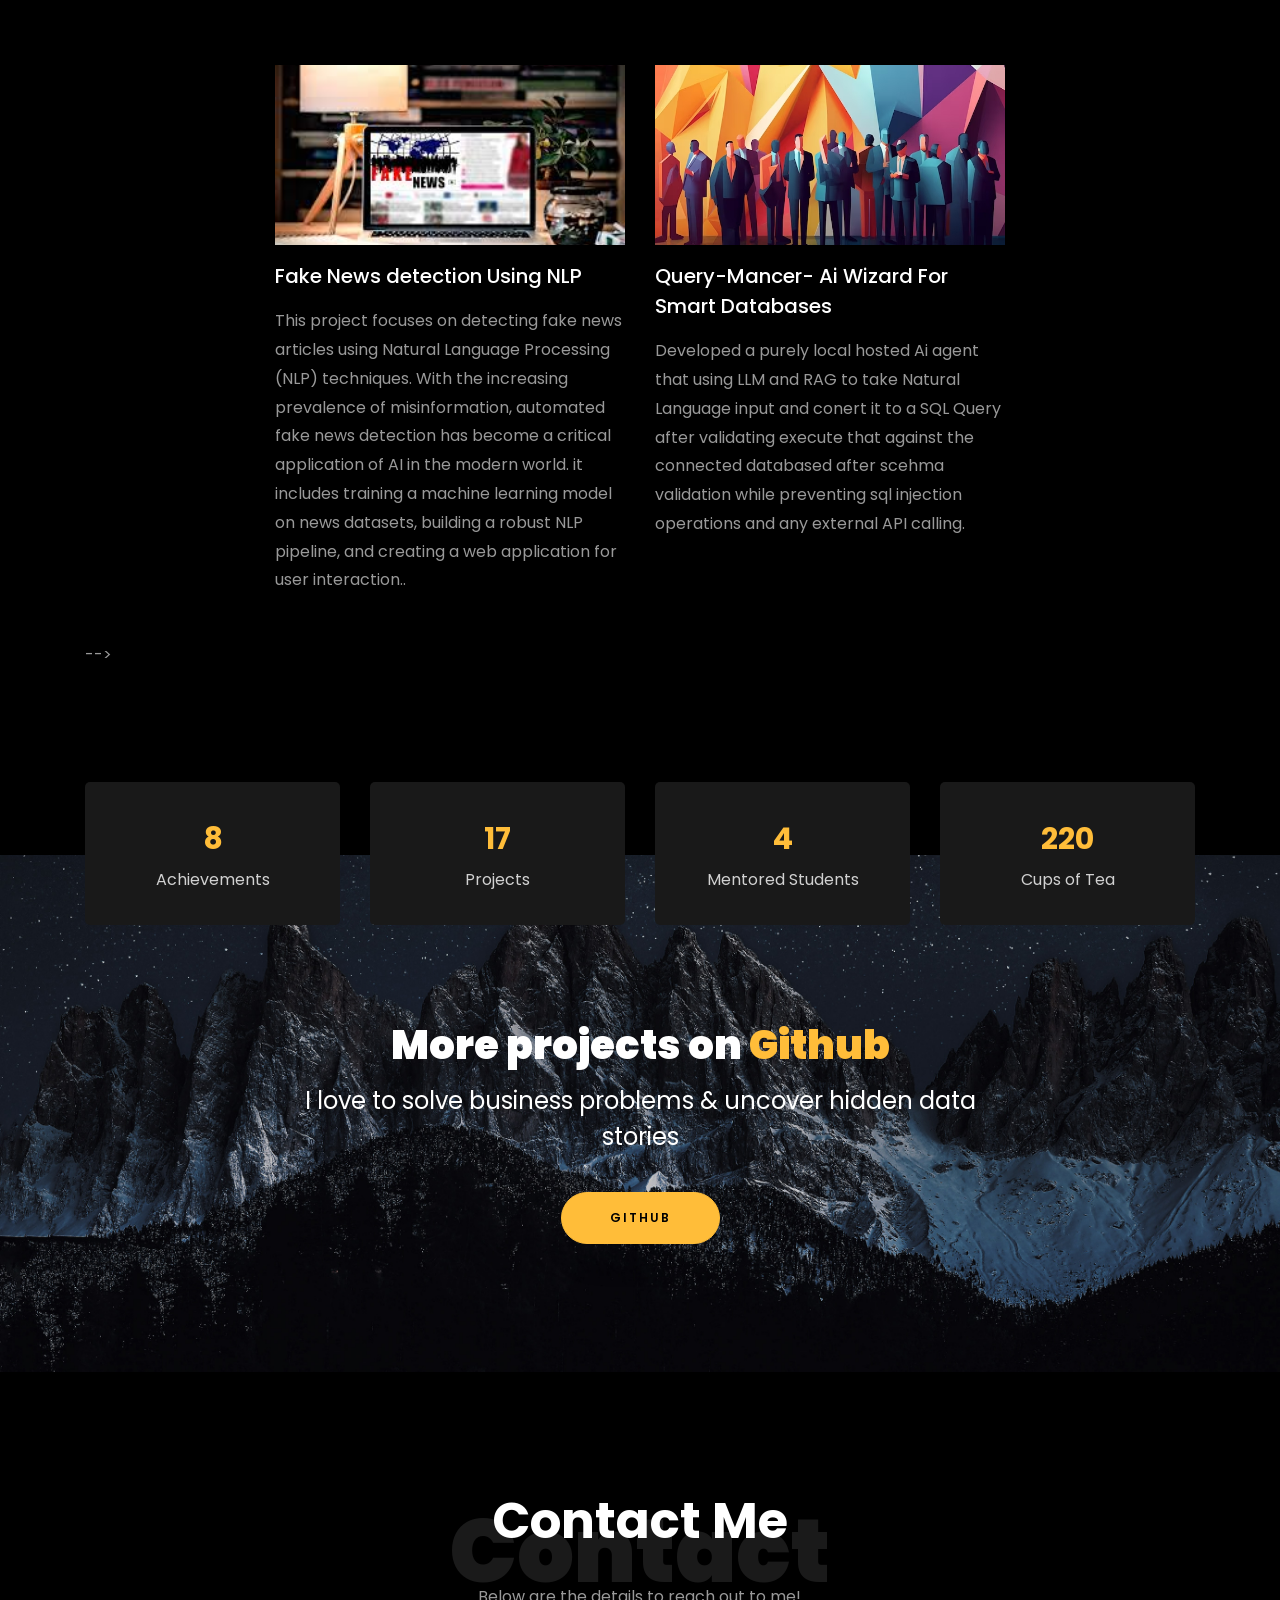
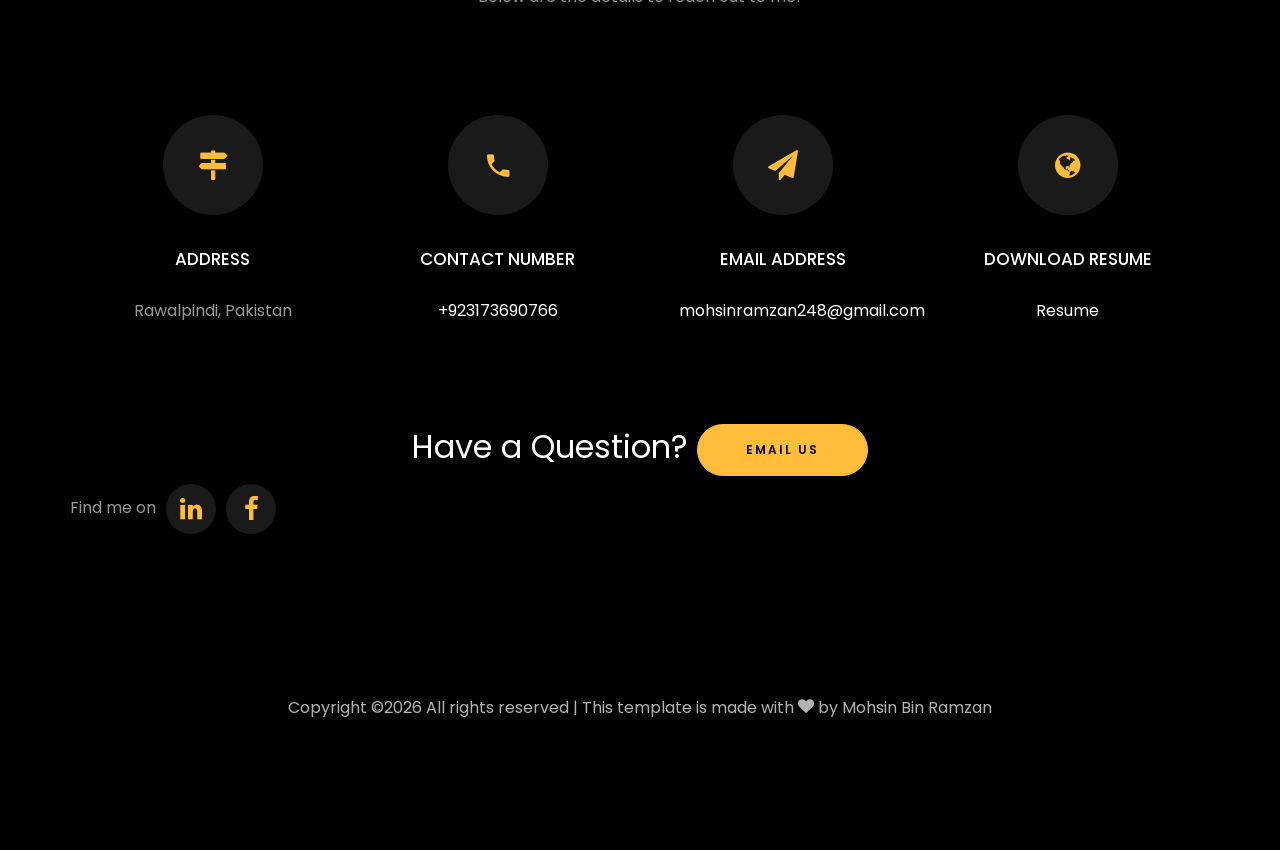
==== commit 93fb42b8: "Refactor project section and update project details Removed old project section alignment styles and" ====
--- a/index.html
+++ b/index.html
@@ -107,21 +107,6 @@
 
 .zoom-effect:hover {
   transform: scale(1.1);
-}
-
-/* Project section alignment fix */
-#project-section .blog-entry {
-  display: flex;
-  flex-direction: column;
-  width: 100%;
-}
-
-#project-section .col-md-4 {
-  margin-bottom: 30px;
-}
-
-#project-section .blog-entry .text {
-  flex: 1;
 }
 
 
@@ -423,113 +408,125 @@
             <p>Below are the projects on NLP,SQL,Langchain , Python, Power BI & AI</p>
           </div>
         </div>
-        <!-- Row 1: Featured Projects - QueryMancer, Fake News Detection, Emotion Aware Chatbot -->
         <div class="row d-flex">
           <div class="col-md-4 d-flex ftco-animate">
-            <div class="blog-entry justify-content-end">
-              <a href="https://github.com/MOHSINBINRAMZAN/Query-Mancer-Main" class="block-20 zoom-effect" style="background-image: url('images/proj_5.jpg');">
+          	<div class="blog-entry justify-content-end">
+              <a href="https://github.com/MOHSINBINRAMZAN/ANPR-automatic-number-plate-recognition-" class="block-20 zoom-effect" style="background-image: url('images/proj_1.jpeg');">
               </a>
               <div class="text mt-3 float-right d-block">
-                <h3 class="heading"><a href="https://github.com/MOHSINBINRAMZAN/QueryMancer--FYP">Query-Mancer - AI Wizard For Smart Databases</a></h3>
-                <p>Developed a purely local hosted AI agent that using LLM and RAG to take Natural Language input and convert it to a SQL Query after validating, execute that against the connected database after schema validation while preventing SQL injection operations and any external API calling.</p>
+
+                <h3 class="heading"><a href="hhttps://github.com/MOHSINBINRAMZAN/ANPR-automatic-number-plate-recognition-">Automatic NumberPlate Recognition System using YOLO V8</a></h3>
+                <p>Developed a ML model For Automatic Number Plate Recognition Using YOlO v8.</p>
               </div>
             </div>
           </div>
           <div class="col-md-4 d-flex ftco-animate">
-            <div class="blog-entry justify-content-end">
-              <a href="https://github.com/MOHSINBINRAMZAN/Fake-News-Detection-using-NLP-main" class="block-20 zoom-effect" style="background-image: url('images/fake news.jpg');">
+          	<div class="blog-entry justify-content-end">
+              <a href="https://github.com/MOHSINBINRAMZAN/diabetic-data-preprocessing" class="block-20 zoom-effect" style="background-image: url('images/proj_2.jpeg');">
               </a>
               <div class="text mt-3 float-right d-block">
-                <h3 class="heading"><a href="https://github.com/MOHSINBINRAMZAN/Fake-News-Detection-using-NLP-mainN">Fake News Detection Using NLP</a></h3>
-                <p>This project focuses on detecting fake news articles using Natural Language Processing (NLP) techniques. It includes training a machine learning model on news datasets, building a robust NLP pipeline, and creating a web application for user interaction.</p>
+
+                <h3 class="heading"><a href="https://github.com/MOHSINBINRAMZAN/diabetic-data-preprocessing">Data Analysis using Python Project for Beginners</a></h3>
+                <p>Performed exploratory data analysis on diabetic data data using Python to improve the experience.</p>
               </div>
             </div>
           </div>
           <div class="col-md-4 d-flex ftco-animate">
-            <div class="blog-entry justify-content-end">
+          	<div class="blog-entry">
+              <a href="https://github.com/MOHSINBINRAMZAN/E-commerce-dashboard" class="block-20 zoom-effect" style="background-image: url('images/proj_3.jpg');">
+              </a>
+              <div class="text mt-3 float-right d-block">
+
+                <h3 class="heading"><a href="https://github.com/MOHSINBINRAMZAN/E-commerce-dashboard">Power BI Sales dashboard Project </a></h3>
+                <p>Designed a Power BI dashboard for a Store to track and analyze the online sales data .</p>
+              </div>
+            </div>
+          </div>
+			
+			<div class="col-md-4 d-flex ftco-animate">
+				<div class="blog-entry justify-content-end">
+				<a href="https://github.com/MOHSINBINRAMZAN/Predict_Bank_Marketing_Compain_Success" class="block-20 zoom-effect" style="background-image: url('images/bank.jpg');">
+				</a>
+				<div class="text mt-3 float-right d-block">
+   
+				  <h3 class="heading"><a href="https://github.com/MOHSINBINRAMZAN/customer-segmentation-for-market-analysis">Customer Segmentation using clustering model</a></h3>
+				  <p>Developed a ML model to give various recommendations of financial products &amp; services on target customer groups.</p>
+				</div>
+			  </div>
+			</div>
+			<div class="col-md-4 d-flex ftco-animate">
+				<div class="blog-entry justify-content-end">
+				<a href=""https://github.com/MOHSINBINRAMZAN/Spelling-Corrector-Using-NLP" class="block-20 zoom-effect" style="background-image: url('spelling.jpg');">
+				</a>
+				<div class="text mt-3 float-right d-block">
+  
+				  <h3 class="heading"><a href="https://github.com/MOHSINBINRAMZAN/Spelling-Corrector-Using-NLP">Spelling Corrector using NLP</a></h3>
+				  <p>Developed an NLP model that would detect the spelling or typo mistakes &amp; correct them on contextual understanding.</p>
+				</div>
+			  </div>
+			</div>
+			  <div class="col-md-4 d-flex ftco-animate">
+          	<div class="blog-entry">
               <a href="https://github.com/MOHSINBINRAMZAN/Emotion-Aware-Chatbot" class="block-20 zoom-effect" style="background-image: url('SENTIMENT ANALYSIS.jpg');">
               </a>
               <div class="text mt-3 float-right d-block">
+
                 <h3 class="heading"><a href="https://github.com/MOHSINBINRAMZAN/Emotion-Aware-Chatbot">Emotion Aware ChatBot</a></h3>
                 <p>A chatbot that detects the user's emotion using a fine-tuned BERT model and provides responses. It stores user-specific chat history.</p>
               </div>
             </div>
           </div>
-        </div>
-
-        <!-- Row 2: Remaining Projects -->
-        <div class="row d-flex mt-4">
-          <div class="col-md-4 d-flex ftco-animate">
-            <div class="blog-entry justify-content-end">
-              <a href="https://github.com/MOHSINBINRAMZAN/ANPR-automatic-number-plate-recognition-" class="block-20 zoom-effect" style="background-image: url('images/proj_1.jpeg');">
-              </a>
-              <div class="text mt-3 float-right d-block">
-                <h3 class="heading"><a href="https://github.com/MOHSINBINRAMZAN/ANPR-automatic-number-plate-recognition-">Automatic NumberPlate Recognition System using YOLO V8</a></h3>
-                <p>Developed a ML model For Automatic Number Plate Recognition Using YOlO v8.</p>
-              </div>
-            </div>
-          </div>
-          <div class="col-md-4 d-flex ftco-animate">
-            <div class="blog-entry justify-content-end">
-              <a href="https://github.com/MOHSINBINRAMZAN/diabetic-data-preprocessing" class="block-20 zoom-effect" style="background-image: url('images/proj_2.jpeg');">
-              </a>
-              <div class="text mt-3 float-right d-block">
-                <h3 class="heading"><a href="https://github.com/MOHSINBINRAMZAN/diabetic-data-preprocessing">Data Analysis using Python Project for Beginners</a></h3>
-                <p>Performed exploratory data analysis on diabetic data using Python to improve the experience.</p>
-              </div>
-            </div>
-          </div>
-          <div class="col-md-4 d-flex ftco-animate">
-            <div class="blog-entry justify-content-end">
-              <a href="https://github.com/MOHSINBINRAMZAN/E-commerce-dashboard" class="block-20 zoom-effect" style="background-image: url('images/proj_3.jpg');">
-              </a>
-              <div class="text mt-3 float-right d-block">
-                <h3 class="heading"><a href="https://github.com/MOHSINBINRAMZAN/E-commerce-dashboard">Power BI Sales Dashboard Project</a></h3>
-                <p>Designed a Power BI dashboard for a Store to track and analyze the online sales data.</p>
-              </div>
-            </div>
-          </div>
-          <div class="col-md-4 d-flex ftco-animate">
-            <div class="blog-entry justify-content-end">
-              <a href="https://github.com/MOHSINBINRAMZAN/Predict_Bank_Marketing_Compain_Success" class="block-20 zoom-effect" style="background-image: url('images/bank.jpg');">
-              </a>
-              <div class="text mt-3 float-right d-block">
-                <h3 class="heading"><a href="https://github.com/MOHSINBINRAMZAN/customer-segmentation-for-market-analysis">Customer Segmentation using Clustering Model</a></h3>
-                <p>Developed a ML model to give various recommendations of financial products &amp; services on target customer groups.</p>
-              </div>
-            </div>
-          </div>
-          <div class="col-md-4 d-flex ftco-animate">
-            <div class="blog-entry justify-content-end">
-              <a href="https://github.com/MOHSINBINRAMZAN/Spelling-Corrector-Using-NLP" class="block-20 zoom-effect" style="background-image: url('spelling.jpg');">
-              </a>
-              <div class="text mt-3 float-right d-block">
-                <h3 class="heading"><a href="https://github.com/MOHSINBINRAMZAN/Spelling-Corrector-Using-NLP">Spelling Corrector using NLP</a></h3>
-                <p>Developed an NLP model that would detect the spelling or typo mistakes &amp; correct them on contextual understanding.</p>
-              </div>
-            </div>
-          </div>
-          <div class="col-md-4 d-flex ftco-animate">
-            <div class="blog-entry justify-content-end">
+		    <div class="col-md-4 d-flex ftco-animate">
+          	<div class="blog-entry">
               <a href="https://github.com/MOHSINBINRAMZAN/LMS-using-python-Sqlite" class="block-20 zoom-effect" style="background-image: url('LMS2.jpg');">
               </a>
               <div class="text mt-3 float-right d-block">
+
                 <h3 class="heading"><a href="https://github.com/MOHSINBINRAMZAN/LMS-using-python-Sqlite">LMS Using Python</a></h3>
-                <p>A learning management system using Python that contains the features of adding courses, dropping courses, managing courses, time tables etc.</p>
-              </div>
-            </div>
-          </div>
-          <div class="col-md-4 d-flex ftco-animate">
-            <div class="blog-entry justify-content-end">
+                <p>A clearning management system using python that contain the features of adding courses,dropping courses, managing courses, time tables etc.</p>
+              </div>
+            </div>
+          </div>
+		    <div class="col-md-4 d-flex ftco-animate">
+          	<div class="blog-entry">
               <a href="https://github.com/MOHSINBINRAMZAN/X-ray-images-disease-classification" class="block-20 zoom-effect" style="background-image: url('medical-professionals-examining-x-ray.jpg');">
               </a>
               <div class="text mt-3 float-right d-block">
-                <h3 class="heading"><a href="https://github.com/MOHSINBINRAMZAN/X-ray-images-disease-classification">X-ray Image Disease Classification</a></h3>
+
+                <h3 class="heading"><a href="https://github.com/MOHSINBINRAMZAN/X-ray-images-disease-classification">X-ray image Disease</a></h3>
                 <p>A model that detects the disease or classify it using a Computer Vision model and provides Results.</p>
               </div>
             </div>
           </div>
         </div>
+	<br>
+		<!-- added justify-content-center to center align the last two projects -->
+		<div class="row d-flex justify-content-center">  
+			<div class="col-md-4 d-flex ftco-animate">
+				<div class="blog-entry justify-content-end">
+				<a href="https://github.com/MOHSINBINRAMZAN/Fake-News-Detection-using-NLP-main" class="block-20 zoom-effect" style="background-image: url('images/fake news.jpg');">
+				</a>
+				<div class="text mt-3 float-right d-block">
+  
+				  <h3 class="heading"><a href="https://github.com/MOHSINBINRAMZAN/Fake-News-Detection-using-NLP-mainN">Fake News detection Using NLP</a></h3>
+				  <p>This project focuses on detecting fake news articles using Natural Language Processing (NLP) techniques. With the increasing prevalence of misinformation, automated fake news detection has become a critical application of AI in the modern world.
+					  it includes training a machine learning model on news datasets, building a robust NLP pipeline, and creating a web application for user interaction..</p>
+				</div>
+			  </div>
+			</div>
+			<div class="col-md-4 d-flex ftco-animate">
+				<div class="blog-entry justify-content-end">
+				<a href="https://github.com/MOHSINBINRAMZAN/Query-Mancer-Main" class="block-20 zoom-effect" style="background-image: url('images/proj_5.jpg');">
+				</a>
+				<div class="text mt-3 float-right d-block">
+  
+				  <h3 class="heading"><a href="https://github.com/MOHSINBINRAMZAN/QueryMancer--FYP">Query-Mancer- Ai Wizard For Smart Databases</a></h3>
+				  <p>Developed a purely local hosted Ai agent that using LLM and RAG to take Natural Language input and conert it to a SQL Query after validating execute that against the connected databased after scehma validation
+					  while preventing sql injection operations and any external API calling.</p>
+				</div>
+			  </div>
+			</div>
+		 </div> -->
 	  </div>
     </section>
 
@@ -623,7 +620,7 @@
           			<span class="icon-paper-plane"></span>
           		</div>
           		<h3 class="mb-4">Email Address</h3>
-	            <p><a href="/cdn-cgi/l/email-protection#355c5b535a754c5a4047465c41501b565a58"><span class="__cf_email__" data-cfemail="ee8381869d87809c8f83948f80dcdad6ae89838f8782c08d8183">[email&#160;protected]</span></a></p>
+	            <p><a href="mailto:info@yoursite.com">mohsinramzan248@gmail.com</a></p>
 	          </div>
           </div>
           <div class="col-md-6 col-lg-3 d-flex ftco-animate">
@@ -643,7 +640,7 @@
 			<div class="row justify-content-center">
 				<div class="col-md-7 ftco-animate text-center">
 					<h2>Have a <span>Question?</span> 
-						<a href="/cdn-cgi/l/email-protection#167b797e657f7864777b6c777824222e56717b777f7a3875797b" class="btn btn-primary py-3 px-5">Email Us</a>
+						<a href="mailto:mohsinramzan248@gmail.com" class="btn btn-primary py-3 px-5">Email Us</a>
 					</h2>
 				</div>
 			</div>
@@ -671,7 +668,7 @@
 			<div class="col-md-12 text-center">
   
 			  <p><!-- Link back to Colorlib can't be removed. Template is licensed under CC BY 3.0. -->
-	Copyright &copy;<script data-cfasync="false" src="/cdn-cgi/scripts/5c5dd728/cloudflare-static/email-decode.min.js"></script><script>document.write(new Date().getFullYear());</script> All rights reserved | This template is made with <i class="icon-heart color-danger" aria-hidden="true"></i> by <a href="https://colorlib.com" target="_blank">Mohsin Bin Ramzan</a>
+	Copyright &copy;<script>document.write(new Date().getFullYear());</script> All rights reserved | This template is made with <i class="icon-heart color-danger" aria-hidden="true"></i> by <a href="https://colorlib.com" target="_blank">Mohsin Bin Ramzan</a>
 	<!-- Link back to Colorlib can't be removed. Template is licensed under CC BY 3.0. --></p>
 			</div>
 		  </div>
@@ -690,4 +687,14 @@
   <script src="js/jquery.easing.1.3.js"></script>
   <script src="js/jquery.waypoints.min.js"></script>
   <script src="js/jquery.stellar.min.js"></script>
-  <script src=
+  <script src="js/owl.carousel.min.js"></script>
+  <script src="js/jquery.magnific-popup.min.js"></script>
+  <script src="js/aos.js"></script>
+  <script src="js/jquery.animateNumber.min.js"></script>
+  <script src="js/scrollax.min.js"></script>
+  
+  <script src="js/main.js"></script>
+    
+  </body>
+</html>
+
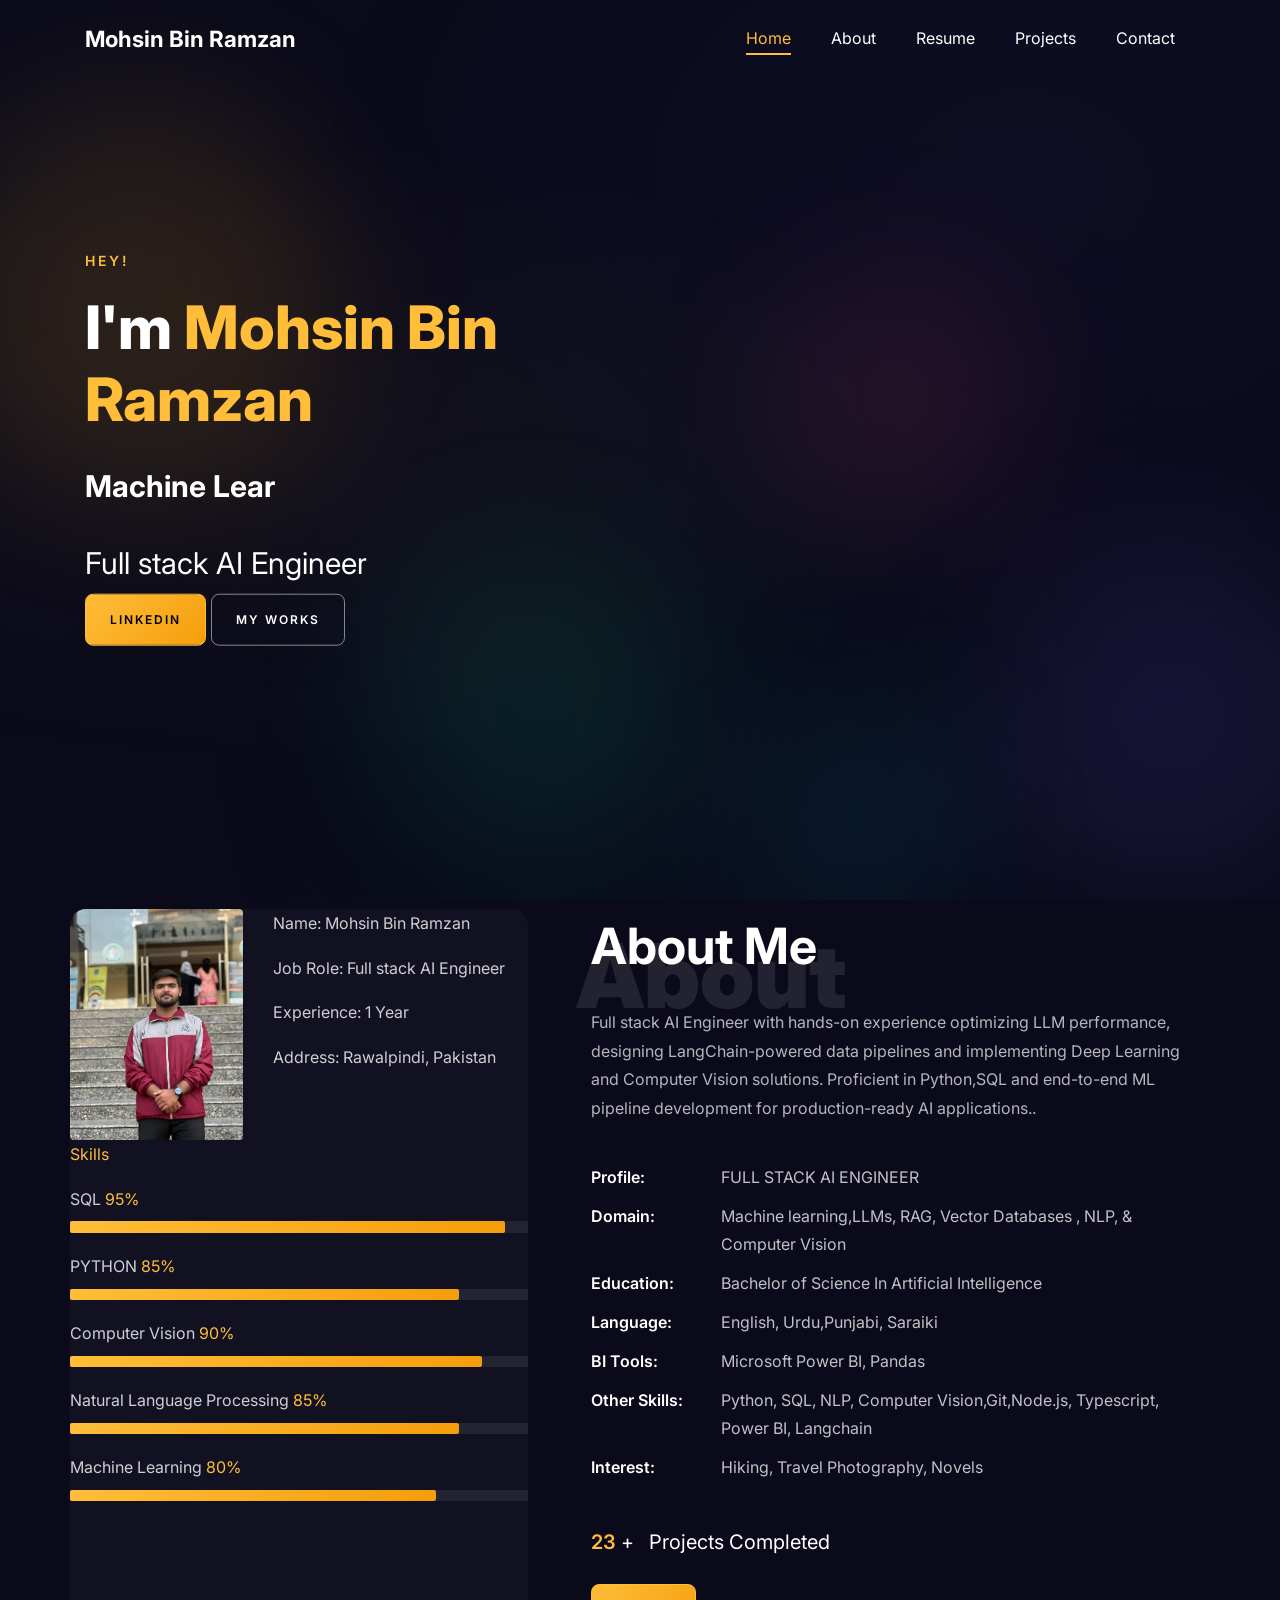
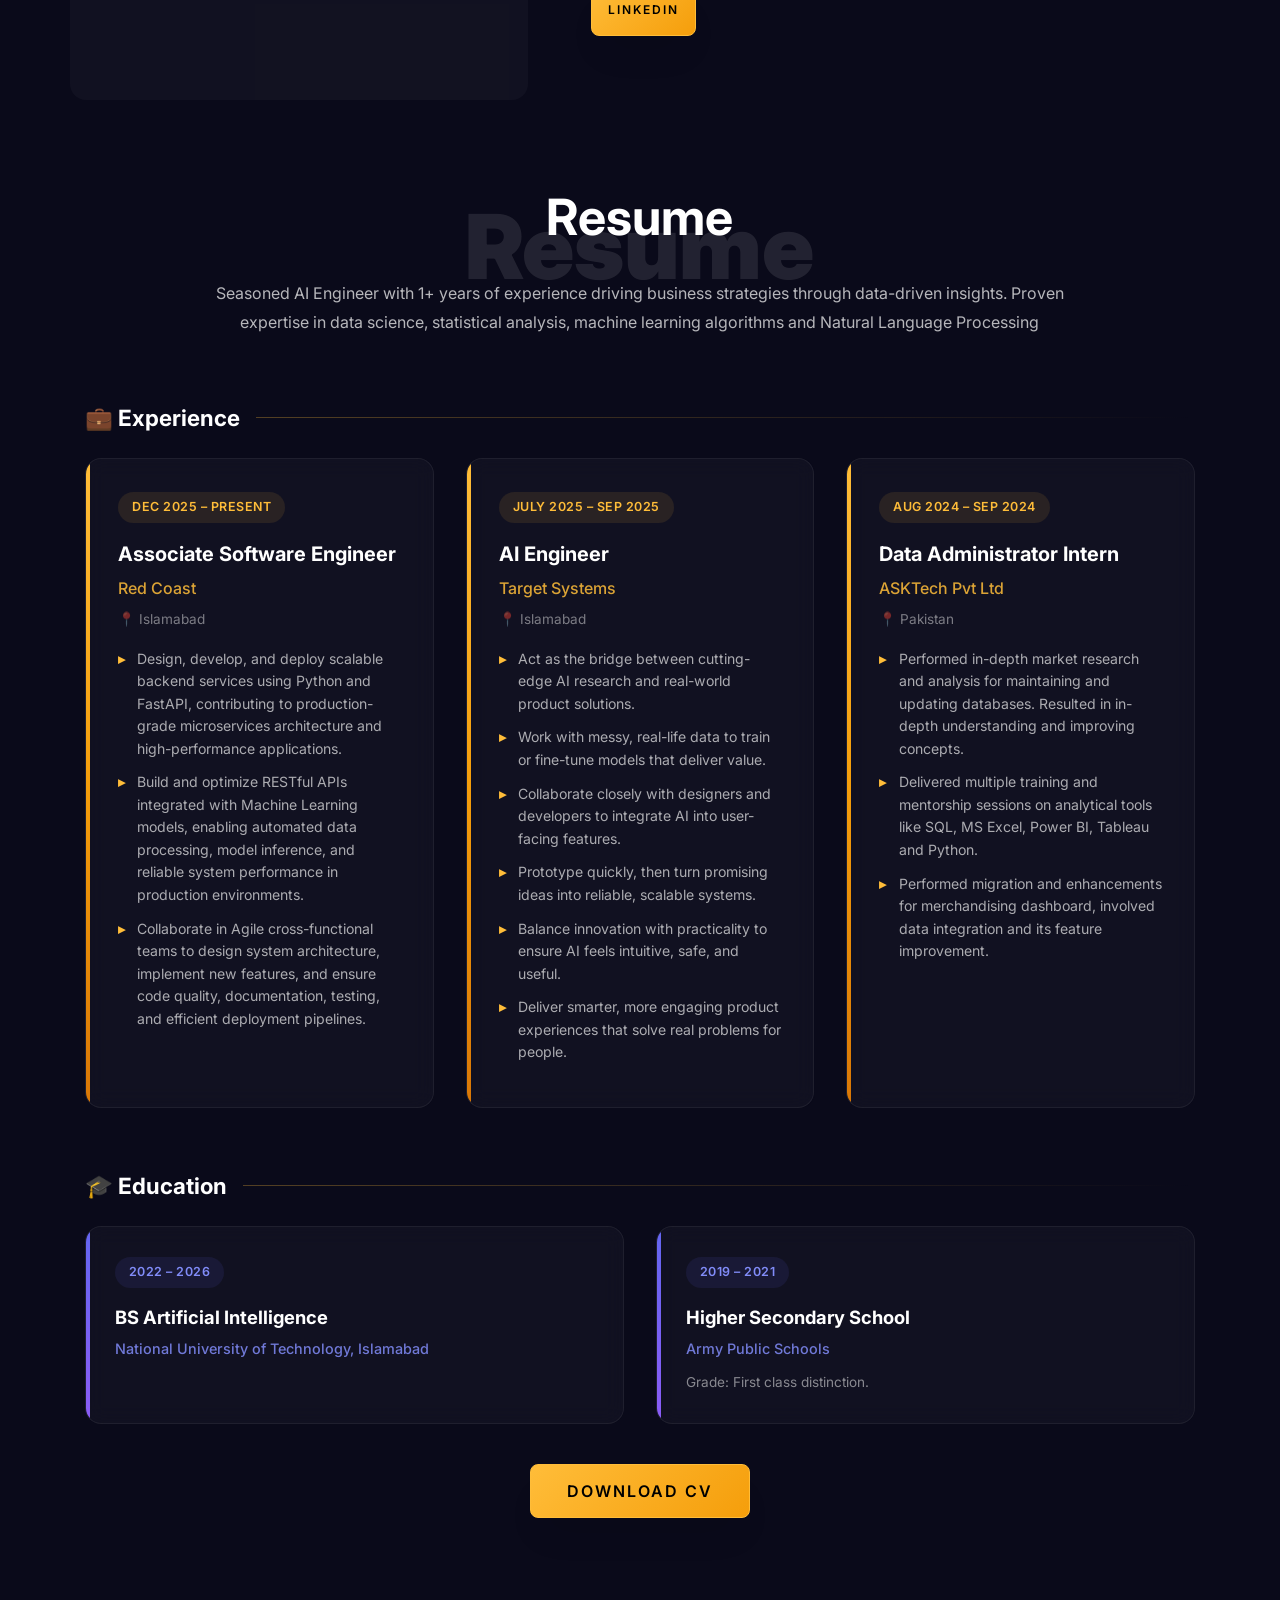
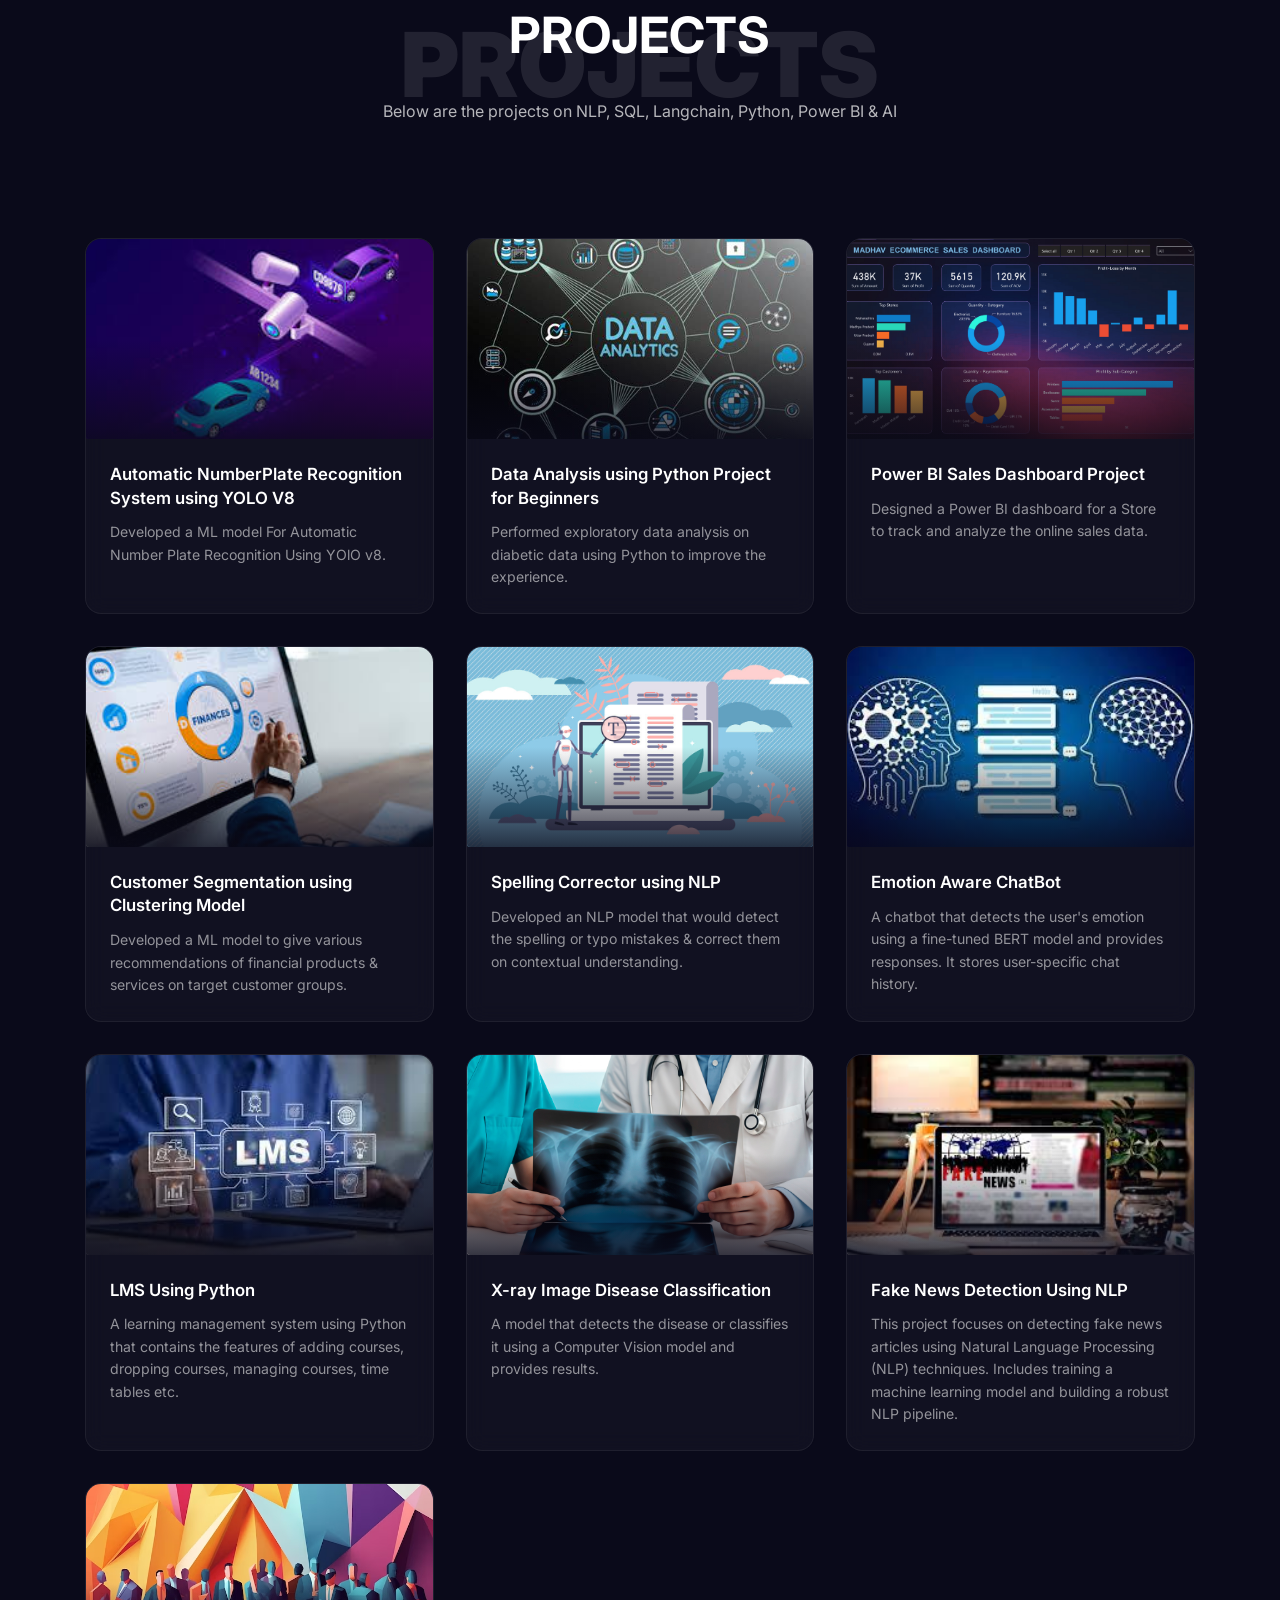
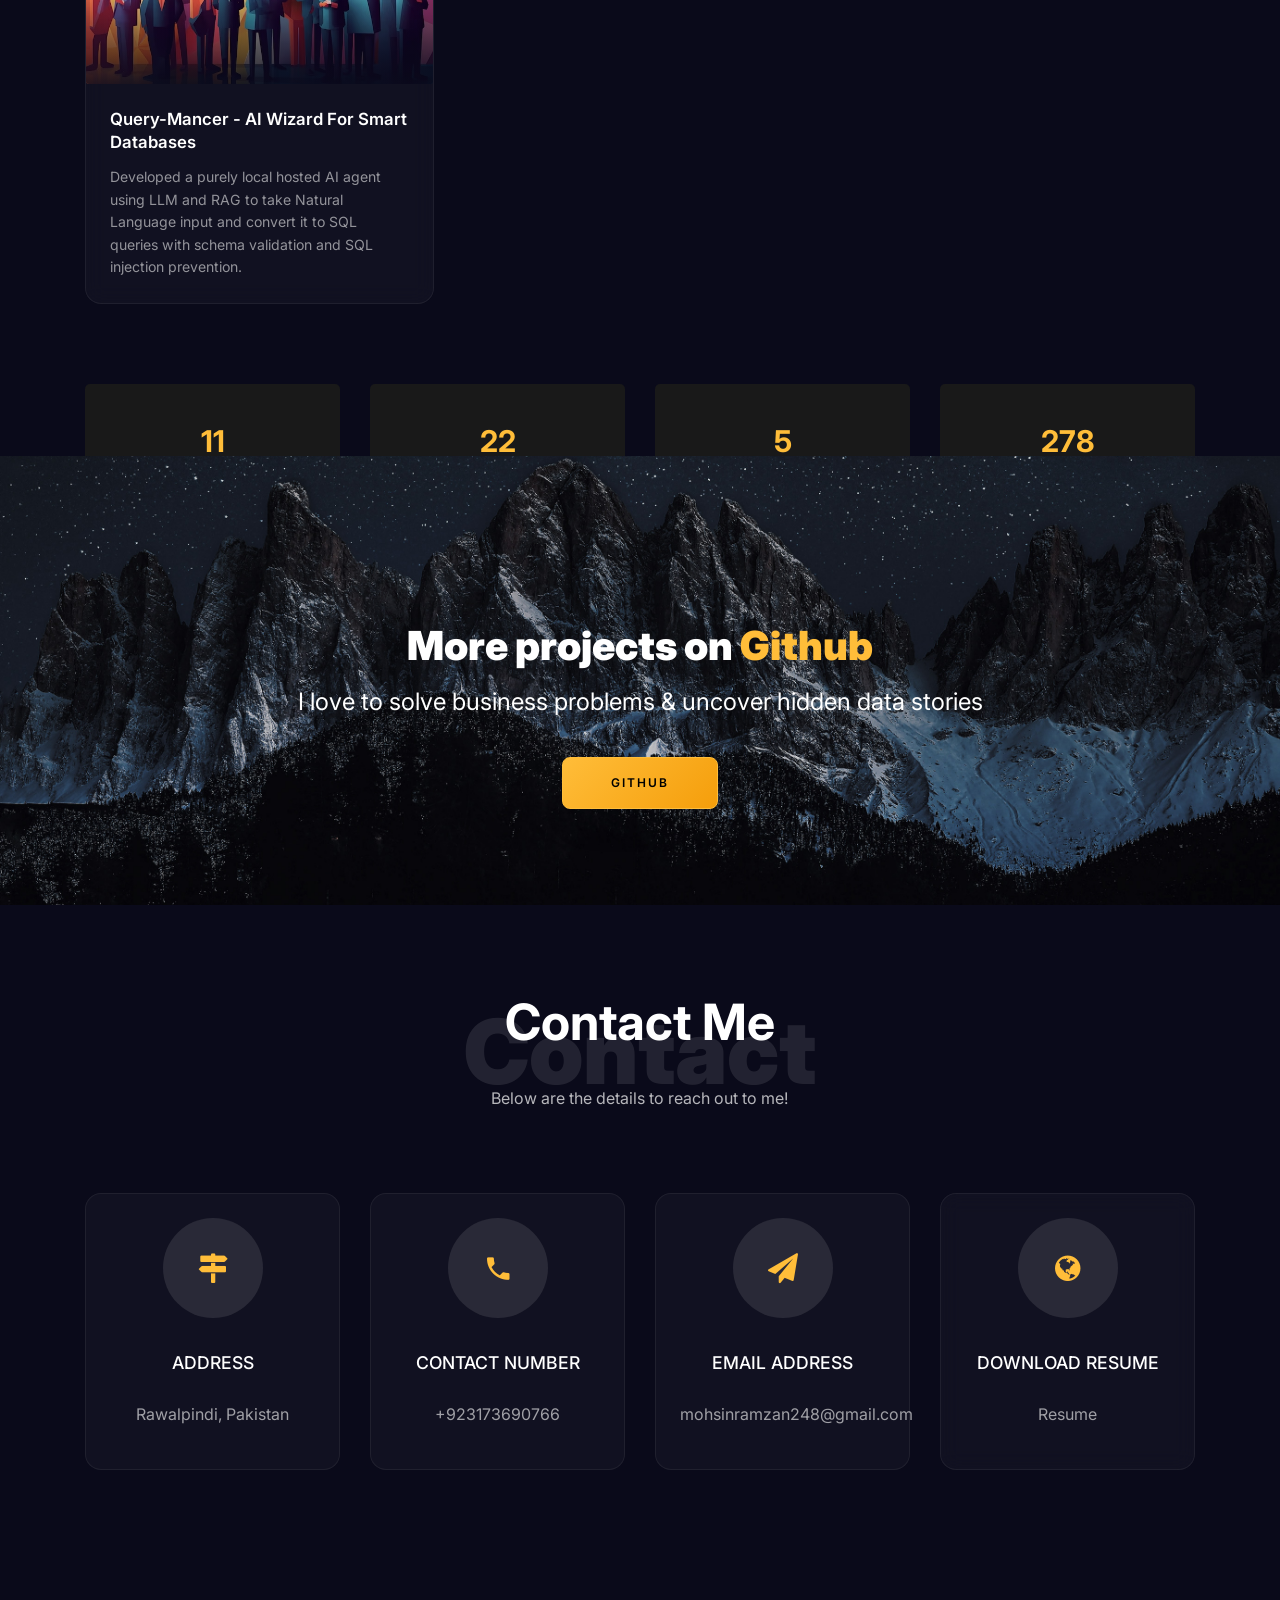
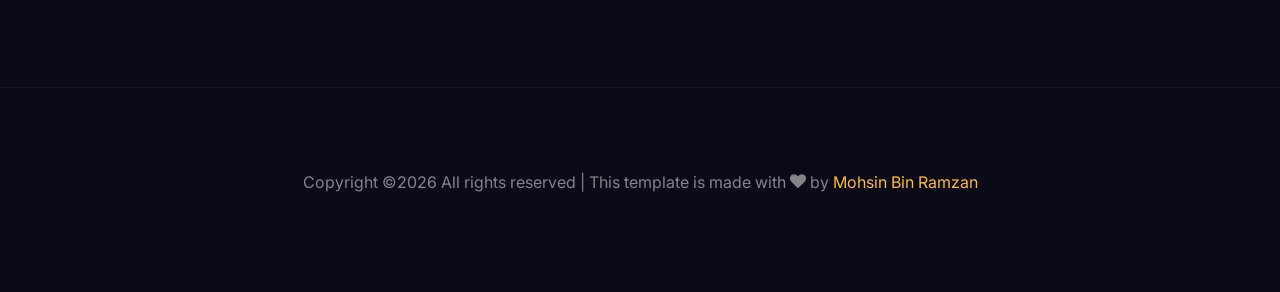
==== commit b6025622: "updated" ====
--- a/index.html
+++ b/index.html
@@ -4,8 +4,9 @@
     <title>Mohsin Bin Ramzan Portfolio</title>
     <meta charset="utf-8">
     <meta name="viewport" content="width=device-width, initial-scale=1, shrink-to-fit=no">
+    <meta name="description" content="Mohsin Bin Ramzan - AI Engineer & Associate Software Engineer. Portfolio showcasing Machine Learning, NLP, Computer Vision, and Backend Development projects.">
     
-    <link href="https://fonts.googleapis.com/css?family=Poppins:100,200,300,400,500,600,700,800,900" rel="stylesheet">
+    <link href="https://fonts.googleapis.com/css2?family=Inter:wght@300;400;500;600;700;800;900&family=Poppins:wght@100;200;300;400;500;600;700;800;900&display=swap" rel="stylesheet">
 
     <link rel="stylesheet" href="css/open-iconic-bootstrap.min.css">
     <link rel="stylesheet" href="css/animate.css">
@@ -26,9 +27,180 @@
 
 <style>
 
-/*======================================
-//--//-->   ABOUT
-======================================*/
+/* ============================================
+   GLOBAL PREMIUM STYLES
+============================================ */
+
+body {
+  font-family: 'Inter', 'Poppins', sans-serif;
+  overflow-x: hidden;
+  background: #0a0a1a;
+  color: #e0e0e0;
+}
+
+::selection {
+  background: rgba(255, 189, 57, 0.3);
+  color: #fff;
+}
+
+/* ============================================
+   PARTICLE CANVAS BACKGROUND
+============================================ */
+
+#particle-canvas {
+  position: fixed;
+  top: 0;
+  left: 0;
+  width: 100%;
+  height: 100%;
+  z-index: 0;
+  pointer-events: none;
+}
+
+/* Gradient mesh overlay */
+.bg-gradient-mesh {
+  position: fixed;
+  top: 0;
+  left: 0;
+  width: 100%;
+  height: 100%;
+  z-index: 0;
+  pointer-events: none;
+  background: 
+    radial-gradient(ellipse at 20% 50%, rgba(255, 189, 57, 0.04) 0%, transparent 50%),
+    radial-gradient(ellipse at 80% 20%, rgba(99, 102, 241, 0.05) 0%, transparent 50%),
+    radial-gradient(ellipse at 50% 80%, rgba(16, 185, 129, 0.03) 0%, transparent 50%);
+}
+
+/* ============================================
+   FLOATING ORB ANIMATIONS
+============================================ */
+
+.floating-orbs {
+  position: fixed;
+  top: 0;
+  left: 0;
+  width: 100%;
+  height: 100%;
+  z-index: 0;
+  pointer-events: none;
+  overflow: hidden;
+}
+
+.orb {
+  position: absolute;
+  border-radius: 50%;
+  filter: blur(80px);
+  opacity: 0.12;
+  animation: orbFloat 20s ease-in-out infinite;
+}
+
+.orb-1 {
+  width: 400px;
+  height: 400px;
+  background: linear-gradient(135deg, #ffbd39 0%, #f59e0b 100%);
+  top: 10%;
+  left: -5%;
+  animation-duration: 25s;
+}
+
+.orb-2 {
+  width: 350px;
+  height: 350px;
+  background: linear-gradient(135deg, #6366f1 0%, #8b5cf6 100%);
+  top: 60%;
+  right: -5%;
+  animation-duration: 30s;
+  animation-delay: -5s;
+}
+
+.orb-3 {
+  width: 300px;
+  height: 300px;
+  background: linear-gradient(135deg, #10b981 0%, #059669 100%);
+  bottom: 5%;
+  left: 30%;
+  animation-duration: 22s;
+  animation-delay: -10s;
+}
+
+.orb-4 {
+  width: 250px;
+  height: 250px;
+  background: linear-gradient(135deg, #ec4899 0%, #f43f5e 100%);
+  top: 30%;
+  right: 20%;
+  animation-duration: 28s;
+  animation-delay: -15s;
+}
+
+.orb-5 {
+  width: 200px;
+  height: 200px;
+  background: linear-gradient(135deg, #06b6d4 0%, #0ea5e9 100%);
+  top: 80%;
+  left: 60%;
+  animation-duration: 35s;
+  animation-delay: -8s;
+}
+
+@keyframes orbFloat {
+  0%, 100% {
+    transform: translate(0, 0) scale(1);
+  }
+  25% {
+    transform: translate(30px, -40px) scale(1.1);
+  }
+  50% {
+    transform: translate(-20px, 20px) scale(0.95);
+  }
+  75% {
+    transform: translate(40px, 30px) scale(1.05);
+  }
+}
+
+/* ============================================
+   SECTION STYLES
+============================================ */
+
+.ftco-section {
+  position: relative;
+  z-index: 1;
+  padding: 5rem 0;
+}
+
+@media (max-width: 991.98px) {
+  .ftco-section {
+    padding: 4rem 0;
+  }
+}
+
+@media (max-width: 767.98px) {
+  .ftco-section {
+    padding: 3rem 0;
+  }
+}
+
+@media (max-width: 575.98px) {
+  .ftco-section {
+    padding: 2.5rem 0;
+  }
+}
+
+/* Section headings */
+.heading-section h2,
+.heading-section .big,
+.heading-section .big-2 {
+  color: #ffffff;
+}
+
+.heading-section p {
+  color: rgba(255, 255, 255, 0.7);
+}
+
+/* ============================================
+   ABOUT SECTION
+============================================ */
 
 .about-mf .box-shadow-full {
   padding-top: 4rem;
@@ -97,9 +269,721 @@
   }
 }
 
+/* ============================================
+   RESPONSIVE DESIGN - ALL BREAKPOINTS
+============================================ */
+
+/* Extra small devices (phones, less than 576px) */
+@media (max-width: 575.98px) {
+  h1, .h1 { font-size: 1.6rem; }
+  h2, .h2 { font-size: 1.3rem; }
+  h3, .h3 { font-size: 1.1rem; }
+  
+  .about-mf .box-shadow-full {
+    padding-top: 1.5rem;
+    padding-bottom: 1.5rem;
+  }
+  
+  .container {
+    padding-right: 12px;
+    padding-left: 12px;
+  }
+  
+  #typing-animation {
+    font-size: 18px;
+  }
+  
+  .big, .big-2 {
+    font-size: 1.6rem !important;
+  }
+  
+  .big-4 {
+    font-size: 1.3rem !important;
+  }
+
+  .hero .text h1 {
+    font-size: 1.8rem;
+  }
+  
+  .hero .text h2 {
+    font-size: 1.2rem;
+  }
+
+  .btn-primary, .btn-white {
+    padding: 10px 20px !important;
+    font-size: 0.85rem;
+  }
+
+  .counter-wrap .text p .number {
+    font-size: 2rem;
+  }
+
+  .ftco-footer-social li a {
+    width: 36px;
+    height: 36px;
+  }
+
+  .about-info li span:first-child {
+    min-width: 80px;
+  }
+
+  .img-about {
+    min-height: auto !important;
+    margin-bottom: 1.5rem;
+  }
+}
+
+/* Small devices (landscape phones, 576px - 767px) */
+@media (min-width: 576px) and (max-width: 767.98px) {
+  h1, .h1 { font-size: 1.9rem; }
+  h2, .h2 { font-size: 1.5rem; }
+  
+  .big, .big-2 {
+    font-size: 2rem !important;
+  }
+
+  #typing-animation {
+    font-size: 22px;
+  }
+}
+
+/* Medium devices (tablets, 768px - 991px) */
+@media (min-width: 768px) and (max-width: 991.98px) {
+  h1, .h1 { font-size: 2.2rem; }
+  h2, .h2 { font-size: 1.7rem; }
+}
+
+/* Large devices (desktops, 992px - 1199px) */
+@media (min-width: 992px) and (max-width: 1199.98px) {
+  .container {
+    max-width: 960px;
+  }
+}
+
+/* Extra large devices (large desktops, 1200px and up) */
+@media (min-width: 1200px) {
+  .container {
+    max-width: 1140px;
+  }
+}
+
+/* Ultra wide (1400px+) */
+@media (min-width: 1400px) {
+  .container {
+    max-width: 1280px;
+  }
+}
+
+/* ============================================
+   PROJECT CARDS - CSS GRID LAYOUT
+============================================ */
+
+.project-grid {
+  display: grid;
+  grid-template-columns: repeat(3, 1fr);
+  gap: 2rem;
+  align-items: stretch;
+}
+
+/* Tablet: 2 columns */
+@media (max-width: 991.98px) {
+  .project-grid {
+    grid-template-columns: repeat(2, 1fr);
+    gap: 1.5rem;
+  }
+}
+
+/* Mobile: 1 column */
+@media (max-width: 575.98px) {
+  .project-grid {
+    grid-template-columns: 1fr;
+    gap: 1.5rem;
+  }
+}
+
+.project-card {
+  background: rgba(255, 255, 255, 0.03);
+  border: 1px solid rgba(255, 255, 255, 0.06);
+  border-radius: 16px;
+  overflow: hidden;
+  display: flex;
+  flex-direction: column;
+  transition: all 0.4s cubic-bezier(0.175, 0.885, 0.32, 1.275);
+  backdrop-filter: blur(10px);
+  -webkit-backdrop-filter: blur(10px);
+}
+
+.project-card:hover {
+  transform: translateY(-8px);
+  border-color: rgba(255, 189, 57, 0.3);
+  box-shadow: 
+    0 20px 60px rgba(0, 0, 0, 0.3),
+    0 0 40px rgba(255, 189, 57, 0.05);
+}
+
+.project-card .card-img {
+  height: 200px;
+  background-size: cover;
+  background-position: center;
+  position: relative;
+  overflow: hidden;
+}
+
+.project-card .card-img::after {
+  content: '';
+  position: absolute;
+  inset: 0;
+  background: linear-gradient(180deg, transparent 50%, rgba(10, 10, 26, 0.8) 100%);
+}
+
+.project-card .card-img:hover {
+  transform: scale(1.05);
+  transition: transform 0.5s ease;
+}
+
+.project-card .card-body {
+  padding: 1.5rem;
+  flex-grow: 1;
+  display: flex;
+  flex-direction: column;
+}
+
+.project-card .card-body h3 {
+  font-size: 1.05rem;
+  font-weight: 600;
+  margin-bottom: 0.7rem;
+  line-height: 1.4;
+}
+
+.project-card .card-body h3 a {
+  color: #ffffff;
+  text-decoration: none;
+  transition: color 0.3s ease;
+}
+
+.project-card .card-body h3 a:hover {
+  color: #ffbd39;
+  text-decoration: none;
+}
+
+.project-card .card-body p {
+  font-size: 0.88rem;
+  color: rgba(255, 255, 255, 0.55);
+  line-height: 1.6;
+  flex-grow: 1;
+  margin-bottom: 0;
+}
+
+@media (max-width: 575.98px) {
+  .project-card .card-img {
+    height: 180px;
+  }
+  .project-card .card-body {
+    padding: 1.2rem;
+  }
+  .project-card .card-body h3 {
+    font-size: 0.95rem;
+  }
+  .project-card .card-body p {
+    font-size: 0.82rem;
+  }
+}
+
+/* ============================================
+   EXPERIENCE CARDS - PREMIUM DESIGN
+============================================ */
+
+.experience-grid {
+  display: grid;
+  grid-template-columns: repeat(auto-fit, minmax(340px, 1fr));
+  gap: 2rem;
+  margin-bottom: 2rem;
+}
+
+@media (max-width: 575.98px) {
+  .experience-grid {
+    grid-template-columns: 1fr;
+    gap: 1.5rem;
+  }
+}
+
+.exp-card {
+  background: rgba(255, 255, 255, 0.03);
+  border: 1px solid rgba(255, 255, 255, 0.06);
+  border-radius: 16px;
+  padding: 2rem;
+  position: relative;
+  overflow: hidden;
+  transition: all 0.4s cubic-bezier(0.175, 0.885, 0.32, 1.275);
+  backdrop-filter: blur(10px);
+  -webkit-backdrop-filter: blur(10px);
+}
+
+.exp-card::before {
+  content: '';
+  position: absolute;
+  top: 0;
+  left: 0;
+  width: 4px;
+  height: 100%;
+  background: linear-gradient(180deg, #ffbd39 0%, #f59e0b 50%, #d97706 100%);
+  border-radius: 4px 0 0 4px;
+}
+
+.exp-card:hover {
+  transform: translateY(-5px) translateX(3px);
+  border-color: rgba(255, 189, 57, 0.2);
+  box-shadow: 
+    0 15px 40px rgba(0, 0, 0, 0.2),
+    0 0 30px rgba(255, 189, 57, 0.04);
+}
+
+.exp-card .exp-date {
+  display: inline-block;
+  font-size: 0.78rem;
+  font-weight: 600;
+  color: #ffbd39;
+  background: rgba(255, 189, 57, 0.1);
+  padding: 4px 14px;
+  border-radius: 20px;
+  margin-bottom: 1rem;
+  letter-spacing: 0.5px;
+  text-transform: uppercase;
+}
+
+.exp-card .exp-title {
+  font-size: 1.25rem;
+  font-weight: 700;
+  color: #ffffff;
+  margin-bottom: 0.3rem;
+}
+
+.exp-card .exp-company {
+  font-size: 1rem;
+  font-weight: 500;
+  color: rgba(255, 189, 57, 0.85);
+  margin-bottom: 0.3rem;
+}
+
+.exp-card .exp-location {
+  font-size: 0.85rem;
+  color: rgba(255, 255, 255, 0.45);
+  margin-bottom: 1rem;
+}
+
+.exp-card .exp-desc {
+  list-style: none;
+  padding: 0;
+  margin: 0;
+}
+
+.exp-card .exp-desc li {
+  position: relative;
+  padding-left: 1.2rem;
+  margin-bottom: 0.7rem;
+  font-size: 0.88rem;
+  color: rgba(255, 255, 255, 0.65);
+  line-height: 1.6;
+}
+
+.exp-card .exp-desc li::before {
+  content: '▸';
+  position: absolute;
+  left: 0;
+  color: #ffbd39;
+  font-weight: bold;
+}
+
+@media (max-width: 575.98px) {
+  .exp-card {
+    padding: 1.5rem;
+  }
+  .exp-card .exp-title {
+    font-size: 1.1rem;
+  }
+  .exp-card .exp-desc li {
+    font-size: 0.82rem;
+  }
+}
+
+/* Education cards */
+.edu-card {
+  background: rgba(255, 255, 255, 0.03);
+  border: 1px solid rgba(255, 255, 255, 0.06);
+  border-radius: 16px;
+  padding: 1.8rem;
+  position: relative;
+  overflow: hidden;
+  transition: all 0.4s cubic-bezier(0.175, 0.885, 0.32, 1.275);
+  backdrop-filter: blur(10px);
+  -webkit-backdrop-filter: blur(10px);
+}
+
+.edu-card::before {
+  content: '';
+  position: absolute;
+  top: 0;
+  left: 0;
+  width: 4px;
+  height: 100%;
+  background: linear-gradient(180deg, #6366f1 0%, #8b5cf6 100%);
+  border-radius: 4px 0 0 4px;
+}
+
+.edu-card:hover {
+  transform: translateY(-5px) translateX(3px);
+  border-color: rgba(99, 102, 241, 0.2);
+  box-shadow: 0 15px 40px rgba(0, 0, 0, 0.2);
+}
+
+.edu-card .edu-date {
+  display: inline-block;
+  font-size: 0.78rem;
+  font-weight: 600;
+  color: #818cf8;
+  background: rgba(99, 102, 241, 0.1);
+  padding: 4px 14px;
+  border-radius: 20px;
+  margin-bottom: 1rem;
+  letter-spacing: 0.5px;
+}
+
+.edu-card .edu-title {
+  font-size: 1.15rem;
+  font-weight: 700;
+  color: #ffffff;
+  margin-bottom: 0.3rem;
+}
+
+.edu-card .edu-school {
+  font-size: 0.9rem;
+  font-weight: 500;
+  color: rgba(129, 140, 248, 0.85);
+  margin-bottom: 0.5rem;
+}
+
+.edu-card .edu-grade {
+  font-size: 0.85rem;
+  color: rgba(255, 255, 255, 0.5);
+}
+
+/* ============================================
+   SECTION TITLE STYLING
+============================================ */
+
+.section-title {
+  text-align: center;
+  margin-bottom: 3rem;
+}
+
+.section-title .big {
+  font-size: 3rem;
+  font-weight: 800;
+  color: rgba(255, 255, 255, 0.03);
+  text-transform: uppercase;
+  letter-spacing: 5px;
+  position: absolute;
+  width: 100%;
+  left: 0;
+  top: -10px;
+}
+
+.section-title h2 {
+  font-size: 2rem;
+  font-weight: 700;
+  color: #ffffff;
+  position: relative;
+}
+
+.section-title h2::after {
+  content: '';
+  display: block;
+  width: 60px;
+  height: 3px;
+  background: linear-gradient(90deg, #ffbd39, #f59e0b);
+  margin: 12px auto 0;
+  border-radius: 3px;
+}
+
+.section-title p {
+  color: rgba(255, 255, 255, 0.55);
+  max-width: 600px;
+  margin: 1rem auto 0;
+  font-size: 0.95rem;
+  line-height: 1.7;
+}
+
+/* Sub-section titles (Experience, Education) */
+.subsection-title {
+  display: flex;
+  align-items: center;
+  gap: 1rem;
+  margin-bottom: 1.5rem;
+}
+
+.subsection-title h3 {
+  font-size: 1.4rem;
+  font-weight: 700;
+  color: #ffffff;
+  margin: 0;
+}
+
+.subsection-title::after {
+  content: '';
+  flex: 1;
+  height: 1px;
+  background: linear-gradient(90deg, rgba(255, 189, 57, 0.3), transparent);
+}
+
+/* ============================================
+   NAVBAR IMPROVEMENTS
+============================================ */
+
+.ftco_navbar {
+  z-index: 100;
+  position: relative;
+}
+
+.navbar-brand {
+  font-weight: 700 !important;
+  font-size: 1.4rem !important;
+}
+
+/* ============================================
+   HERO / HOME SECTION
+============================================ */
+
+.hero {
+  position: relative;
+  z-index: 1;
+}
+
+.hero .text h1 span {
+  color: #ffbd39;
+}
+
+/* ============================================
+   CONTACT SECTION
+============================================ */
+
+.contact-section .box {
+  background: rgba(255, 255, 255, 0.03);
+  border: 1px solid rgba(255, 255, 255, 0.06);
+  border-radius: 16px;
+  transition: all 0.3s ease;
+  backdrop-filter: blur(10px);
+  -webkit-backdrop-filter: blur(10px);
+}
+
+.contact-section .box:hover {
+  transform: translateY(-5px);
+  border-color: rgba(255, 189, 57, 0.2);
+  box-shadow: 0 15px 40px rgba(0, 0, 0, 0.2);
+}
+
+.contact-section .box h3 {
+  color: #ffffff;
+  font-size: 1.1rem;
+}
+
+.contact-section .box p, .contact-section .box p a {
+  color: rgba(255, 255, 255, 0.6);
+}
+
+.contact-section .box p a:hover {
+  color: #ffbd39;
+  text-decoration: none;
+}
+
+.contact-section .icon span {
+  color: #ffbd39;
+}
+
+/* ============================================
+   COUNTER SECTION
+============================================ */
+
+#section-counter {
+  z-index: 1;
+  position: relative;
+}
+
+.block-18 .text strong {
+  color: #ffffff;
+}
+
+.block-18 .text span {
+  color: rgba(255, 255, 255, 0.6);
+}
+
+/* ============================================
+   FOOTER
+============================================ */
+
+.ftco-footer {
+  background: rgba(10, 10, 26, 0.9) !important;
+  border-top: 1px solid rgba(255, 255, 255, 0.05);
+  z-index: 1;
+  position: relative;
+}
+
+.ftco-footer p {
+  color: rgba(255, 255, 255, 0.5);
+}
+
+.ftco-footer p a {
+  color: #ffbd39;
+}
+
+/* ============================================
+   SOCIAL LINKS
+============================================ */
+
+.ftco-footer-social li a {
+  background: rgba(255, 255, 255, 0.05) !important;
+  border: 1px solid rgba(255, 255, 255, 0.1);
+  color: rgba(255, 255, 255, 0.7) !important;
+  transition: all 0.3s ease;
+}
+
+.ftco-footer-social li a:hover {
+  background: rgba(255, 189, 57, 0.15) !important;
+  border-color: #ffbd39;
+  color: #ffbd39 !important;
+  transform: translateY(-3px);
+}
+
+.ftco-footer-social .normal-txt {
+  color: rgba(255, 255, 255, 0.6);
+}
+
+/* ============================================
+   BUTTON STYLES
+============================================ */
+
+.btn-primary {
+  background: linear-gradient(135deg, #ffbd39 0%, #f59e0b 100%) !important;
+  border: none !important;
+  color: #0a0a1a !important;
+  font-weight: 600 !important;
+  border-radius: 8px !important;
+  transition: all 0.3s ease !important;
+}
+
+.btn-primary:hover {
+  transform: translateY(-2px) !important;
+  box-shadow: 0 10px 30px rgba(255, 189, 57, 0.3) !important;
+  background: linear-gradient(135deg, #f59e0b 0%, #d97706 100%) !important;
+}
+
+.btn-white {
+  border: 2px solid rgba(255, 255, 255, 0.3) !important;
+  color: white !important;
+  border-radius: 8px !important;
+}
+
+.btn-white:hover {
+  background: rgba(255, 255, 255, 0.05) !important;
+  border-color: #ffbd39 !important;
+  color: #ffbd39 !important;
+}
+
+/* ============================================
+   ABOUT SECTION DARK THEME ADJUSTMENTS
+============================================ */
+
+.ftco-about .about-info p span,
+.ftco-about .about-info p {
+  color: rgba(255, 255, 255, 0.8);
+}
+
+.ftco-about .title-s {
+  color: #ffbd39;
+}
+
+.ftco-about .about-info li span:first-child {
+  color: #ffbd39;
+  font-weight: 600;
+}
+
+.ftco-about .about-info li span:last-child {
+  color: rgba(255, 255, 255, 0.75);
+}
+
+.skill-mf p, .skill-mf span {
+  color: rgba(255, 255, 255, 0.8);
+}
+
+.skill-mf .pull-right {
+  color: #ffbd39;
+}
+
+.skill-mf .progress {
+  background: rgba(255, 255, 255, 0.08);
+}
+
+.skill-mf .progress .progress-bar {
+  background: linear-gradient(90deg, #ffbd39, #f59e0b) !important;
+}
+
+.img-about {
+  background: rgba(255, 255, 255, 0.03);
+  border-radius: 16px;
+  overflow: hidden;
+}
+
+.counter-wrap .text p {
+  color: rgba(255, 255, 255, 0.8);
+}
+
+.counter-wrap .text .number {
+  color: #ffbd39;
+}
+
+/* ============================================
+   "HIRE ME" / CTA SECTION
+============================================ */
+
+.ftco-hireme {
+  z-index: 1;
+  position: relative;
+}
+
+.ftco-hireme h2, .ftco-hireme h4 {
+  color: #ffffff;
+}
+
+.ftco-hireme h2 span {
+  color: #ffbd39;
+}
+
+/* ============================================
+   DOWNLOAD CV BUTTON
+============================================ */
+
+.cv-btn-wrap {
+  text-align: center;
+  margin-top: 2.5rem;
+}
+
+.cv-btn-wrap .btn-primary {
+  font-size: 1rem;
+  padding: 14px 36px !important;
+}
+
+/* ============================================
+   SMOOTH TRANSITIONS
+============================================ */
+
+a, button {
+  transition: all 0.3s ease !important;
+}
+
+a:hover, a:focus {
+  transition: all 0.3s ease;
+}
 
 /* project image zoom effect */
-
 .zoom-effect {
   overflow: hidden;
   transition: transform 0.3s ease-out;
@@ -109,6 +993,25 @@
   transform: scale(1.1);
 }
 
+/* ============================================
+   ASK/QUESTION SECTION
+============================================ */
+
+.question-section h2 {
+  color: #ffffff;
+}
+
+.question-section h2 span {
+  color: #ffbd39;
+}
+
+/* ============================================
+   LOADER
+============================================ */
+
+#ftco-loader {
+  z-index: 9999;
+}
 
 </style>
 
@@ -116,6 +1019,20 @@
   </head>
   <body data-spy="scroll" data-target=".site-navbar-target" data-offset="300">
 	  
+	  <!-- Particle Canvas Background -->
+	  <canvas id="particle-canvas"></canvas>
+	  
+	  <!-- Floating Gradient Orbs -->
+	  <div class="floating-orbs">
+		  <div class="orb orb-1"></div>
+		  <div class="orb orb-2"></div>
+		  <div class="orb orb-3"></div>
+		  <div class="orb orb-4"></div>
+		  <div class="orb orb-5"></div>
+	  </div>
+	  
+	  <!-- Gradient Mesh Overlay -->
+	  <div class="bg-gradient-mesh"></div>
 	  
     <nav class="navbar navbar-expand-lg navbar-dark ftco_navbar ftco-navbar-light site-navbar-target" id="ftco-navbar">
 	    <div class="container">
@@ -135,9 +1052,10 @@
 	      </div>
 	    </div>
 	  </nav>
+
 	  <section id="home-section" class="hero">
-		  <div class="home-slider  owl-carousel">
-	       <div class="slider-item ">
+		  <div class="home-slider owl-carousel">
+	       <div class="slider-item">
 	      	<div class="overlay"></div>
 	         <div class="container">
 	          <div class="row d-md-flex no-gutters slider-text align-items-end justify-content-end" data-scrollax-parent="true">
@@ -187,7 +1105,7 @@
 
 						<br>
 						<br>
-			            <h2>AI Engineer</h2>
+			            <h2>Full stack AI Engineer</h2>
 						<!-- <h2 class="d-flex" style="margin-bottom: 0">With over 5 years of experience</h2> -->
 						<!-- <br> -->
 			            <p><a href="https://pk.linkedin.com/in/mohsin-bin-ramzan-702287271" class="btn btn-primary py-3 px-4">Linkedin</a> 
@@ -220,7 +1138,7 @@
 									<div class="col-sm-6 col-md-7">
 									  <div class="about-info">
 										<p><span class="title-s">Name: </span> <span>Mohsin Bin Ramzan</span></p>
-										<p><span class="title-s">Job Role: </span> <span>AI Developer</span></p>
+										<p><span class="title-s">Job Role: </span> <span>Full stack AI Engineer</span></p>
 										<p><span class="title-s">Experience: </span> <span>1 Year </span></p>
 										<p><span class="title-s">Address: </span> <span>Rawalpindi, Pakistan</span></p>
 									  </div>
@@ -270,16 +1188,16 @@
 								<h1 class="big">About</h1>
 								<h2 class="mb-4">About Me</h2>
 								
-								<p> AI Engineer with hands-on experience optimizing LLM performance, designing 
+								<p> Full stack AI Engineer with hands-on experience optimizing LLM performance, designing 
 									LangChain-powered data pipelines and implementing Deep Learning and Computer Vision solutions. Proficient 
 									in Python,SQL and end-to-end ML pipeline development for production-ready AI applications..</p>
 								<ul class="about-info mt-4 px-md-0 px-2">
-									<li class="d-flex"><span>Profile:</span> <span>AI ENGINEER</span></li>
-									<li class="d-flex"><span>Domain:</span> <span>Machine learning , NLP,  &amp; Computer Vision</span></li>
+									<li class="d-flex"><span>Profile:</span> <span>FULL STACK AI ENGINEER</span></li>
+									<li class="d-flex"><span>Domain:</span> <span>Machine learning,LLMs, RAG, Vector Databases , NLP,  &amp; Computer Vision</span></li>
 									<li class="d-flex"><span>Education:</span> <span>Bachelor of Science In Artificial Intelligence</span></li>
 									<li class="d-flex"><span>Language:</span> <span>English, Urdu,Punjabi, Saraiki</span></li>
 									<li class="d-flex"><span>BI Tools:</span> <span>Microsoft Power BI, Pandas </span></li>
-									<li class="d-flex"><span>Other Skills:</span> <span>Python, SQL, NLP, Computer Vision, Power BI, Langchain </span></li>
+									<li class="d-flex"><span>Other Skills:</span> <span>Python, SQL, NLP, Computer Vision,Git,Node.js, Typescript, Power BI, Langchain </span></li>
 									<li class="d-flex"><span>Interest:</span> <span>Hiking, Travel Photography, Novels</span></li>
 									
 								</ul>
@@ -315,85 +1233,83 @@
           </div>
         </div>
 
-		<div class="row">
-			<h1 class="big-4">Experience</h1>
-			<div class="underline"></div>
+		<!-- Experience Section -->
+		<div class="subsection-title ftco-animate">
+			<h3>💼 Experience</h3>
 		</div>
+
+		<div class="experience-grid">
+			
+			<!-- Card 1: Associate Software Engineer - Red Coast -->
+			<div class="exp-card ftco-animate">
+				<span class="exp-date">Dec 2025 – Present</span>
+				<h4 class="exp-title">Associate Software Engineer</h4>
+				<div class="exp-company">Red Coast</div>
+				<div class="exp-location">📍 Islamabad</div>
+				<ul class="exp-desc">
+					<li>Design, develop, and deploy scalable backend services using Python and FastAPI, contributing to production-grade microservices architecture and high-performance applications.</li>
+					<li>Build and optimize RESTful APIs integrated with Machine Learning models, enabling automated data processing, model inference, and reliable system performance in production environments.</li>
+					<li>Collaborate in Agile cross-functional teams to design system architecture, implement new features, and ensure code quality, documentation, testing, and efficient deployment pipelines.</li>
+				</ul>
+			</div>
+
+			<!-- Card 2: AI Engineer - Target Systems -->
+			<div class="exp-card ftco-animate">
+				<span class="exp-date">July 2025 – Sep 2025</span>
+				<h4 class="exp-title">AI Engineer</h4>
+				<div class="exp-company">Target Systems</div>
+				<div class="exp-location">📍 Islamabad</div>
+				<ul class="exp-desc">
+					<li>Act as the bridge between cutting-edge AI research and real-world product solutions.</li>
+					<li>Work with messy, real-life data to train or fine-tune models that deliver value.</li>
+					<li>Collaborate closely with designers and developers to integrate AI into user-facing features.</li>
+					<li>Prototype quickly, then turn promising ideas into reliable, scalable systems.</li>
+					<li>Balance innovation with practicality to ensure AI feels intuitive, safe, and useful.</li>
+					<li>Deliver smarter, more engaging product experiences that solve real problems for people.</li>
+				</ul>
+			</div>
+
+			<!-- Card 3: Data Administrator Intern -->
+			<div class="exp-card ftco-animate">
+				<span class="exp-date">Aug 2024 – Sep 2024</span>
+				<h4 class="exp-title">Data Administrator Intern</h4>
+				<div class="exp-company">ASKTech Pvt Ltd</div>
+				<div class="exp-location">📍 Pakistan</div>
+				<ul class="exp-desc">
+					<li>Performed in-depth market research and analysis for maintaining and updating databases. Resulted in in-depth understanding and improving concepts.</li>
+					<li>Delivered multiple training and mentorship sessions on analytical tools like SQL, MS Excel, Power BI, Tableau and Python.</li>
+					<li>Performed migration and enhancements for merchandising dashboard, involved data integration and its feature improvement.</li>
+				</ul>
+			</div>
+
+		</div>
+
 		<br>
-		
-		<div class="row">
-				
-				<div class="col-md-6">
-					<div class="resume-wrap ftco-animate">
-						<span class="date">Aug 2024-Sep 2024</span>
-						<h2> Data Administrator Intern</h2>
-						<span class="position">ASKTech Pvt Ltd</span>
-						<p class="mt-4">ASKTech is a data-driven Tracking and solutions company, helping different firms in maintaining and tracking services . 
-							<ul>
-								<li>Performed in-depth market research and analysis for maintaing and updating databases. Resulted in in deoth understanding and improving concepts.</li>
-								<li>Delivered multiple training and mentorship sessions on analytical tools like SQL, MS Excel, Power BI, Tableau and Python.</li>
-								<li>Performed migration and enhancements for merchandising dashboard, involved data integration and its feature improvement.</li>
-							</ul>
-						</p>
-					</div>
-
-				</div>
-
-				<div class="col-md-6">
-					<div class="resume-wrap ftco-animate">
-						<span class="date">July 2025-Sep 2025</span>
-						<h2>AI Engineer</h2>
-						<span class="position">Target Sysytems, Islamabad</span>
-						<p class="mt-4">TGS, a leading  Software House with over 40K+ professionals globally. 
-							<ul>
-  <li>Act as the bridge between cutting-edge AI research and real-world product solutions.</li>
-  <li>Work with messy, real-life data to train or fine-tune models that deliver value.</li>
-  <li>Collaborate closely with designers and developers to integrate AI into user-facing features.</li>
-  <li>Prototype quickly, then turn promising ideas into reliable, scalable systems.</li>
-  <li>Balance innovation with practicality to ensure AI feels intuitive, safe, and useful.</li>
-  <li>Deliver smarter, more engaging product experiences that solve real problems for people.</li>
-</ul>
-
-						</p>
-					</div>
-
-				</div>
+
+		<!-- Education Section -->
+		<div class="subsection-title ftco-animate">
+			<h3>🎓 Education</h3>
+		</div>
+
+		<div class="experience-grid">
+			<div class="edu-card ftco-animate">
+				<span class="edu-date">2022 – 2026</span>
+				<h4 class="edu-title">BS Artificial Intelligence</h4>
+				<div class="edu-school">National University of Technology, Islamabad</div>
 			</div>
 
-		<br>
-		<br>
-
-		<div class="row">
-			<h1 class="big-4">Education</h1>
-			<div class="underline"></div>
+			<div class="edu-card ftco-animate">
+				<span class="edu-date">2019 – 2021</span>
+				<h4 class="edu-title">Higher Secondary School</h4>
+				<div class="edu-school">Army Public Schools</div>
+				<div class="edu-grade">Grade: First class distinction.</div>
+			</div>
 		</div>
-		<br>
-		
-			<div class="row">
-    			<div class="col-md-6">
-    				<div class="resume-wrap ftco-animate">
-    					<span class="date">2022-2026</span>
-    					<h2>BS ARTIFICIAL INTELLIGENCE</h2>
-    					<span class="position">NATIONAL UNIVERSITY OF TECHNOLOGY ISLAMABAD</span>
-    					
-    				</div>
-    			</div>
-
-    			<div class="col-md-6">
-    				<div class="resume-wrap ftco-animate">
-    					<span class="date">2019-2021</span>
-    					<h2>Higher Secondary School</h2>
-    					<span class="position">ARMY PUBLIC SCHOOLS</span>
-    					<p class="mt-4">Grade: First class distinction.</p>
-    				</div>
-				</div>
-    		</div>
-
-    		<div class="row justify-content-center mt-5">
-    			<div class="col-md-6 text-center ftco-animate">
-    				<p><a href="https://drive.google.com/drive/folders/1zWa5_FUb2DfgqWUb1CC6iqA6hHnXabPF" class="btn btn-primary py-4 px-5">Download CV</a></p>
-    			</div>
-    		</div>
+
+		<div class="cv-btn-wrap ftco-animate">
+			<a href="https://drive.google.com/drive/folders/1zWa5_FUb2DfgqWUb1CC6iqA6hHnXabPF" class="btn btn-primary py-4 px-5">Download CV</a>
+		</div>
+
     	</div>
     </section>
 
@@ -405,128 +1321,104 @@
           <div class="col-md-7 heading-section text-center ftco-animate">
             <h1 class="big big-2">PROJECTS</h1>
             <h2 class="mb-4">PROJECTS</h2>
-            <p>Below are the projects on NLP,SQL,Langchain , Python, Power BI & AI</p>
+            <p>Below are the projects on NLP, SQL, Langchain, Python, Power BI &amp; AI</p>
           </div>
         </div>
-        <div class="row d-flex">
-          <div class="col-md-4 d-flex ftco-animate">
-          	<div class="blog-entry justify-content-end">
-              <a href="https://github.com/MOHSINBINRAMZAN/ANPR-automatic-number-plate-recognition-" class="block-20 zoom-effect" style="background-image: url('images/proj_1.jpeg');">
-              </a>
-              <div class="text mt-3 float-right d-block">
-
-                <h3 class="heading"><a href="hhttps://github.com/MOHSINBINRAMZAN/ANPR-automatic-number-plate-recognition-">Automatic NumberPlate Recognition System using YOLO V8</a></h3>
-                <p>Developed a ML model For Automatic Number Plate Recognition Using YOlO v8.</p>
-              </div>
+
+        <!-- Project Grid -->
+        <div class="project-grid">
+
+          <!-- Project 1 -->
+          <div class="project-card ftco-animate">
+            <a href="https://github.com/MOHSINBINRAMZAN/ANPR-automatic-number-plate-recognition-" class="card-img" style="background-image: url('images/proj_1.jpeg');"></a>
+            <div class="card-body">
+              <h3><a href="https://github.com/MOHSINBINRAMZAN/ANPR-automatic-number-plate-recognition-">Automatic NumberPlate Recognition System using YOLO V8</a></h3>
+              <p>Developed a ML model For Automatic Number Plate Recognition Using YOlO v8.</p>
             </div>
           </div>
-          <div class="col-md-4 d-flex ftco-animate">
-          	<div class="blog-entry justify-content-end">
-              <a href="https://github.com/MOHSINBINRAMZAN/diabetic-data-preprocessing" class="block-20 zoom-effect" style="background-image: url('images/proj_2.jpeg');">
-              </a>
-              <div class="text mt-3 float-right d-block">
-
-                <h3 class="heading"><a href="https://github.com/MOHSINBINRAMZAN/diabetic-data-preprocessing">Data Analysis using Python Project for Beginners</a></h3>
-                <p>Performed exploratory data analysis on diabetic data data using Python to improve the experience.</p>
-              </div>
+
+          <!-- Project 2 -->
+          <div class="project-card ftco-animate">
+            <a href="https://github.com/MOHSINBINRAMZAN/diabetic-data-preprocessing" class="card-img" style="background-image: url('images/proj_2.jpeg');"></a>
+            <div class="card-body">
+              <h3><a href="https://github.com/MOHSINBINRAMZAN/diabetic-data-preprocessing">Data Analysis using Python Project for Beginners</a></h3>
+              <p>Performed exploratory data analysis on diabetic data using Python to improve the experience.</p>
             </div>
           </div>
-          <div class="col-md-4 d-flex ftco-animate">
-          	<div class="blog-entry">
-              <a href="https://github.com/MOHSINBINRAMZAN/E-commerce-dashboard" class="block-20 zoom-effect" style="background-image: url('images/proj_3.jpg');">
-              </a>
-              <div class="text mt-3 float-right d-block">
-
-                <h3 class="heading"><a href="https://github.com/MOHSINBINRAMZAN/E-commerce-dashboard">Power BI Sales dashboard Project </a></h3>
-                <p>Designed a Power BI dashboard for a Store to track and analyze the online sales data .</p>
-              </div>
+
+          <!-- Project 3 -->
+          <div class="project-card ftco-animate">
+            <a href="https://github.com/MOHSINBINRAMZAN/E-commerce-dashboard" class="card-img" style="background-image: url('images/proj_3.jpg');"></a>
+            <div class="card-body">
+              <h3><a href="https://github.com/MOHSINBINRAMZAN/E-commerce-dashboard">Power BI Sales Dashboard Project</a></h3>
+              <p>Designed a Power BI dashboard for a Store to track and analyze the online sales data.</p>
             </div>
           </div>
 			
-			<div class="col-md-4 d-flex ftco-animate">
-				<div class="blog-entry justify-content-end">
-				<a href="https://github.com/MOHSINBINRAMZAN/Predict_Bank_Marketing_Compain_Success" class="block-20 zoom-effect" style="background-image: url('images/bank.jpg');">
-				</a>
-				<div class="text mt-3 float-right d-block">
-   
-				  <h3 class="heading"><a href="https://github.com/MOHSINBINRAMZAN/customer-segmentation-for-market-analysis">Customer Segmentation using clustering model</a></h3>
-				  <p>Developed a ML model to give various recommendations of financial products &amp; services on target customer groups.</p>
-				</div>
-			  </div>
-			</div>
-			<div class="col-md-4 d-flex ftco-animate">
-				<div class="blog-entry justify-content-end">
-				<a href=""https://github.com/MOHSINBINRAMZAN/Spelling-Corrector-Using-NLP" class="block-20 zoom-effect" style="background-image: url('spelling.jpg');">
-				</a>
-				<div class="text mt-3 float-right d-block">
-  
-				  <h3 class="heading"><a href="https://github.com/MOHSINBINRAMZAN/Spelling-Corrector-Using-NLP">Spelling Corrector using NLP</a></h3>
-				  <p>Developed an NLP model that would detect the spelling or typo mistakes &amp; correct them on contextual understanding.</p>
-				</div>
-			  </div>
-			</div>
-			  <div class="col-md-4 d-flex ftco-animate">
-          	<div class="blog-entry">
-              <a href="https://github.com/MOHSINBINRAMZAN/Emotion-Aware-Chatbot" class="block-20 zoom-effect" style="background-image: url('SENTIMENT ANALYSIS.jpg');">
-              </a>
-              <div class="text mt-3 float-right d-block">
-
-                <h3 class="heading"><a href="https://github.com/MOHSINBINRAMZAN/Emotion-Aware-Chatbot">Emotion Aware ChatBot</a></h3>
-                <p>A chatbot that detects the user's emotion using a fine-tuned BERT model and provides responses. It stores user-specific chat history.</p>
-              </div>
+          <!-- Project 4 -->
+          <div class="project-card ftco-animate">
+            <a href="https://github.com/MOHSINBINRAMZAN/customer-segmentation-for-market-analysis" class="card-img" style="background-image: url('images/bank.jpg');"></a>
+            <div class="card-body">
+              <h3><a href="https://github.com/MOHSINBINRAMZAN/customer-segmentation-for-market-analysis">Customer Segmentation using Clustering Model</a></h3>
+              <p>Developed a ML model to give various recommendations of financial products &amp; services on target customer groups.</p>
             </div>
           </div>
-		    <div class="col-md-4 d-flex ftco-animate">
-          	<div class="blog-entry">
-              <a href="https://github.com/MOHSINBINRAMZAN/LMS-using-python-Sqlite" class="block-20 zoom-effect" style="background-image: url('LMS2.jpg');">
-              </a>
-              <div class="text mt-3 float-right d-block">
-
-                <h3 class="heading"><a href="https://github.com/MOHSINBINRAMZAN/LMS-using-python-Sqlite">LMS Using Python</a></h3>
-                <p>A clearning management system using python that contain the features of adding courses,dropping courses, managing courses, time tables etc.</p>
-              </div>
+
+          <!-- Project 5 -->
+          <div class="project-card ftco-animate">
+            <a href="https://github.com/MOHSINBINRAMZAN/Spelling-Corrector-Using-NLP" class="card-img" style="background-image: url('spelling.jpg');"></a>
+            <div class="card-body">
+              <h3><a href="https://github.com/MOHSINBINRAMZAN/Spelling-Corrector-Using-NLP">Spelling Corrector using NLP</a></h3>
+              <p>Developed an NLP model that would detect the spelling or typo mistakes &amp; correct them on contextual understanding.</p>
             </div>
           </div>
-		    <div class="col-md-4 d-flex ftco-animate">
-          	<div class="blog-entry">
-              <a href="https://github.com/MOHSINBINRAMZAN/X-ray-images-disease-classification" class="block-20 zoom-effect" style="background-image: url('medical-professionals-examining-x-ray.jpg');">
-              </a>
-              <div class="text mt-3 float-right d-block">
-
-                <h3 class="heading"><a href="https://github.com/MOHSINBINRAMZAN/X-ray-images-disease-classification">X-ray image Disease</a></h3>
-                <p>A model that detects the disease or classify it using a Computer Vision model and provides Results.</p>
-              </div>
+
+          <!-- Project 6 -->
+          <div class="project-card ftco-animate">
+            <a href="https://github.com/MOHSINBINRAMZAN/Emotion-Aware-Chatbot" class="card-img" style="background-image: url('SENTIMENT ANALYSIS.jpg');"></a>
+            <div class="card-body">
+              <h3><a href="https://github.com/MOHSINBINRAMZAN/Emotion-Aware-Chatbot">Emotion Aware ChatBot</a></h3>
+              <p>A chatbot that detects the user's emotion using a fine-tuned BERT model and provides responses. It stores user-specific chat history.</p>
             </div>
           </div>
+
+          <!-- Project 7 -->
+          <div class="project-card ftco-animate">
+            <a href="https://github.com/MOHSINBINRAMZAN/LMS-using-python-Sqlite" class="card-img" style="background-image: url('LMS2.jpg');"></a>
+            <div class="card-body">
+              <h3><a href="https://github.com/MOHSINBINRAMZAN/LMS-using-python-Sqlite">LMS Using Python</a></h3>
+              <p>A learning management system using Python that contains the features of adding courses, dropping courses, managing courses, time tables etc.</p>
+            </div>
+          </div>
+
+          <!-- Project 8 -->
+          <div class="project-card ftco-animate">
+            <a href="https://github.com/MOHSINBINRAMZAN/X-ray-images-disease-classification" class="card-img" style="background-image: url('medical-professionals-examining-x-ray.jpg');"></a>
+            <div class="card-body">
+              <h3><a href="https://github.com/MOHSINBINRAMZAN/X-ray-images-disease-classification">X-ray Image Disease Classification</a></h3>
+              <p>A model that detects the disease or classifies it using a Computer Vision model and provides results.</p>
+            </div>
+          </div>
+
+          <!-- Project 9 -->
+          <div class="project-card ftco-animate">
+            <a href="https://github.com/MOHSINBINRAMZAN/Fake-News-Detection-using-NLP-main" class="card-img" style="background-image: url('images/fake news.jpg');"></a>
+            <div class="card-body">
+              <h3><a href="https://github.com/MOHSINBINRAMZAN/Fake-News-Detection-using-NLP-main">Fake News Detection Using NLP</a></h3>
+              <p>This project focuses on detecting fake news articles using Natural Language Processing (NLP) techniques. Includes training a machine learning model and building a robust NLP pipeline.</p>
+            </div>
+          </div>
+
+          <!-- Project 10 -->
+          <div class="project-card ftco-animate">
+            <a href="https://github.com/MOHSINBINRAMZAN/Query-Mancer-Main" class="card-img" style="background-image: url('images/proj_5.jpg');"></a>
+            <div class="card-body">
+              <h3><a href="https://github.com/MOHSINBINRAMZAN/QueryMancer--FYP">Query-Mancer - AI Wizard For Smart Databases</a></h3>
+              <p>Developed a purely local hosted AI agent using LLM and RAG to take Natural Language input and convert it to SQL queries with schema validation and SQL injection prevention.</p>
+            </div>
+          </div>
+
         </div>
-	<br>
-		<!-- added justify-content-center to center align the last two projects -->
-		<div class="row d-flex justify-content-center">  
-			<div class="col-md-4 d-flex ftco-animate">
-				<div class="blog-entry justify-content-end">
-				<a href="https://github.com/MOHSINBINRAMZAN/Fake-News-Detection-using-NLP-main" class="block-20 zoom-effect" style="background-image: url('images/fake news.jpg');">
-				</a>
-				<div class="text mt-3 float-right d-block">
-  
-				  <h3 class="heading"><a href="https://github.com/MOHSINBINRAMZAN/Fake-News-Detection-using-NLP-mainN">Fake News detection Using NLP</a></h3>
-				  <p>This project focuses on detecting fake news articles using Natural Language Processing (NLP) techniques. With the increasing prevalence of misinformation, automated fake news detection has become a critical application of AI in the modern world.
-					  it includes training a machine learning model on news datasets, building a robust NLP pipeline, and creating a web application for user interaction..</p>
-				</div>
-			  </div>
-			</div>
-			<div class="col-md-4 d-flex ftco-animate">
-				<div class="blog-entry justify-content-end">
-				<a href="https://github.com/MOHSINBINRAMZAN/Query-Mancer-Main" class="block-20 zoom-effect" style="background-image: url('images/proj_5.jpg');">
-				</a>
-				<div class="text mt-3 float-right d-block">
-  
-				  <h3 class="heading"><a href="https://github.com/MOHSINBINRAMZAN/QueryMancer--FYP">Query-Mancer- Ai Wizard For Smart Databases</a></h3>
-				  <p>Developed a purely local hosted Ai agent that using LLM and RAG to take Natural Language input and conert it to a SQL Query after validating execute that against the connected databased after scehma validation
-					  while preventing sql injection operations and any external API calling.</p>
-				</div>
-			  </div>
-			</div>
-		 </div> -->
 	  </div>
     </section>
 
@@ -620,7 +1512,7 @@
           			<span class="icon-paper-plane"></span>
           		</div>
           		<h3 class="mb-4">Email Address</h3>
-	            <p><a href="mailto:info@yoursite.com">mohsinramzan248@gmail.com</a></p>
+	            <p><a href="mailto:mohsinramzan248@gmail.com">mohsinramzan248@gmail.com</a></p>
 	          </div>
           </div>
           <div class="col-md-6 col-lg-3 d-flex ftco-animate">
@@ -638,7 +1530,7 @@
 			<br>
 			<br>
 			<div class="row justify-content-center">
-				<div class="col-md-7 ftco-animate text-center">
+				<div class="col-md-7 ftco-animate text-center question-section">
 					<h2>Have a <span>Question?</span> 
 						<a href="mailto:mohsinramzan248@gmail.com" class="btn btn-primary py-3 px-5">Email Us</a>
 					</h2>
@@ -694,7 +1586,157 @@
   <script src="js/scrollax.min.js"></script>
   
   <script src="js/main.js"></script>
+
+  <!-- ============================
+       PARTICLE ANIMATION SCRIPT
+  ============================ -->
+  <script>
+  (function() {
+    const canvas = document.getElementById('particle-canvas');
+    if (!canvas) return;
+    const ctx = canvas.getContext('2d');
+    
+    let width, height, particles, animationId;
+    const particleCount = window.innerWidth < 768 ? 40 : 80;
+    const connectionDistance = 150;
+    const mouseRadius = 200;
+    let mouse = { x: null, y: null };
+    
+    // Color palette - warm golds and cool purples
+    const colors = [
+      'rgba(255, 189, 57, ',   // Gold
+      'rgba(99, 102, 241, ',   // Indigo
+      'rgba(16, 185, 129, ',   // Emerald
+      'rgba(236, 72, 153, ',   // Pink
+      'rgba(6, 182, 212, ',    // Cyan
+      'rgba(245, 158, 11, ',   // Amber
+    ];
+    
+    function resize() {
+      width = canvas.width = window.innerWidth;
+      height = canvas.height = window.innerHeight;
+    }
+    
+    class Particle {
+      constructor() {
+        this.x = Math.random() * width;
+        this.y = Math.random() * height;
+        this.size = Math.random() * 2 + 0.5;
+        this.speedX = (Math.random() - 0.5) * 0.5;
+        this.speedY = (Math.random() - 0.5) * 0.5;
+        this.color = colors[Math.floor(Math.random() * colors.length)];
+        this.opacity = Math.random() * 0.5 + 0.1;
+        this.pulseSpeed = Math.random() * 0.02 + 0.005;
+        this.pulseOffset = Math.random() * Math.PI * 2;
+      }
+      
+      update(time) {
+        this.x += this.speedX;
+        this.y += this.speedY;
+        
+        // Pulse effect
+        this.currentOpacity = this.opacity + Math.sin(time * this.pulseSpeed + this.pulseOffset) * 0.1;
+        
+        // Wrap around edges
+        if (this.x > width + 10) this.x = -10;
+        if (this.x < -10) this.x = width + 10;
+        if (this.y > height + 10) this.y = -10;
+        if (this.y < -10) this.y = height + 10;
+        
+        // Mouse interaction - gentle repulsion
+        if (mouse.x !== null && mouse.y !== null) {
+          const dx = this.x - mouse.x;
+          const dy = this.y - mouse.y;
+          const dist = Math.sqrt(dx * dx + dy * dy);
+          if (dist < mouseRadius) {
+            const force = (mouseRadius - dist) / mouseRadius * 0.5;
+            this.x += (dx / dist) * force;
+            this.y += (dy / dist) * force;
+          }
+        }
+      }
+      
+      draw() {
+        ctx.beginPath();
+        ctx.arc(this.x, this.y, this.size, 0, Math.PI * 2);
+        ctx.fillStyle = this.color + this.currentOpacity + ')';
+        ctx.fill();
+        
+        // Glow effect
+        ctx.beginPath();
+        ctx.arc(this.x, this.y, this.size * 3, 0, Math.PI * 2);
+        ctx.fillStyle = this.color + (this.currentOpacity * 0.15) + ')';
+        ctx.fill();
+      }
+    }
+    
+    function init() {
+      particles = [];
+      for (let i = 0; i < particleCount; i++) {
+        particles.push(new Particle());
+      }
+    }
+    
+    function drawConnections() {
+      for (let i = 0; i < particles.length; i++) {
+        for (let j = i + 1; j < particles.length; j++) {
+          const dx = particles[i].x - particles[j].x;
+          const dy = particles[i].y - particles[j].y;
+          const dist = Math.sqrt(dx * dx + dy * dy);
+          
+          if (dist < connectionDistance) {
+            const opacity = (1 - dist / connectionDistance) * 0.12;
+            ctx.beginPath();
+            ctx.strokeStyle = 'rgba(255, 189, 57, ' + opacity + ')';
+            ctx.lineWidth = 0.5;
+            ctx.moveTo(particles[i].x, particles[i].y);
+            ctx.lineTo(particles[j].x, particles[j].y);
+            ctx.stroke();
+          }
+        }
+      }
+    }
+    
+    function animate(time) {
+      ctx.clearRect(0, 0, width, height);
+      
+      particles.forEach(p => {
+        p.update(time);
+        p.draw();
+      });
+      
+      drawConnections();
+      
+      animationId = requestAnimationFrame(animate);
+    }
+    
+    // Event listeners
+    window.addEventListener('resize', () => {
+      resize();
+    });
+    
+    window.addEventListener('mousemove', (e) => {
+      mouse.x = e.clientX;
+      mouse.y = e.clientY;
+    });
+    
+    window.addEventListener('mouseleave', () => {
+      mouse.x = null;
+      mouse.y = null;
+    });
+    
+    // Reduce particles on mobile for performance
+    window.addEventListener('touchstart', () => {
+      mouse.x = null;
+      mouse.y = null;
+    });
+    
+    // Initialize
+    resize();
+    init();
+    animate(0);
+  })();
+  </script>
     
   </body>
 </html>
-
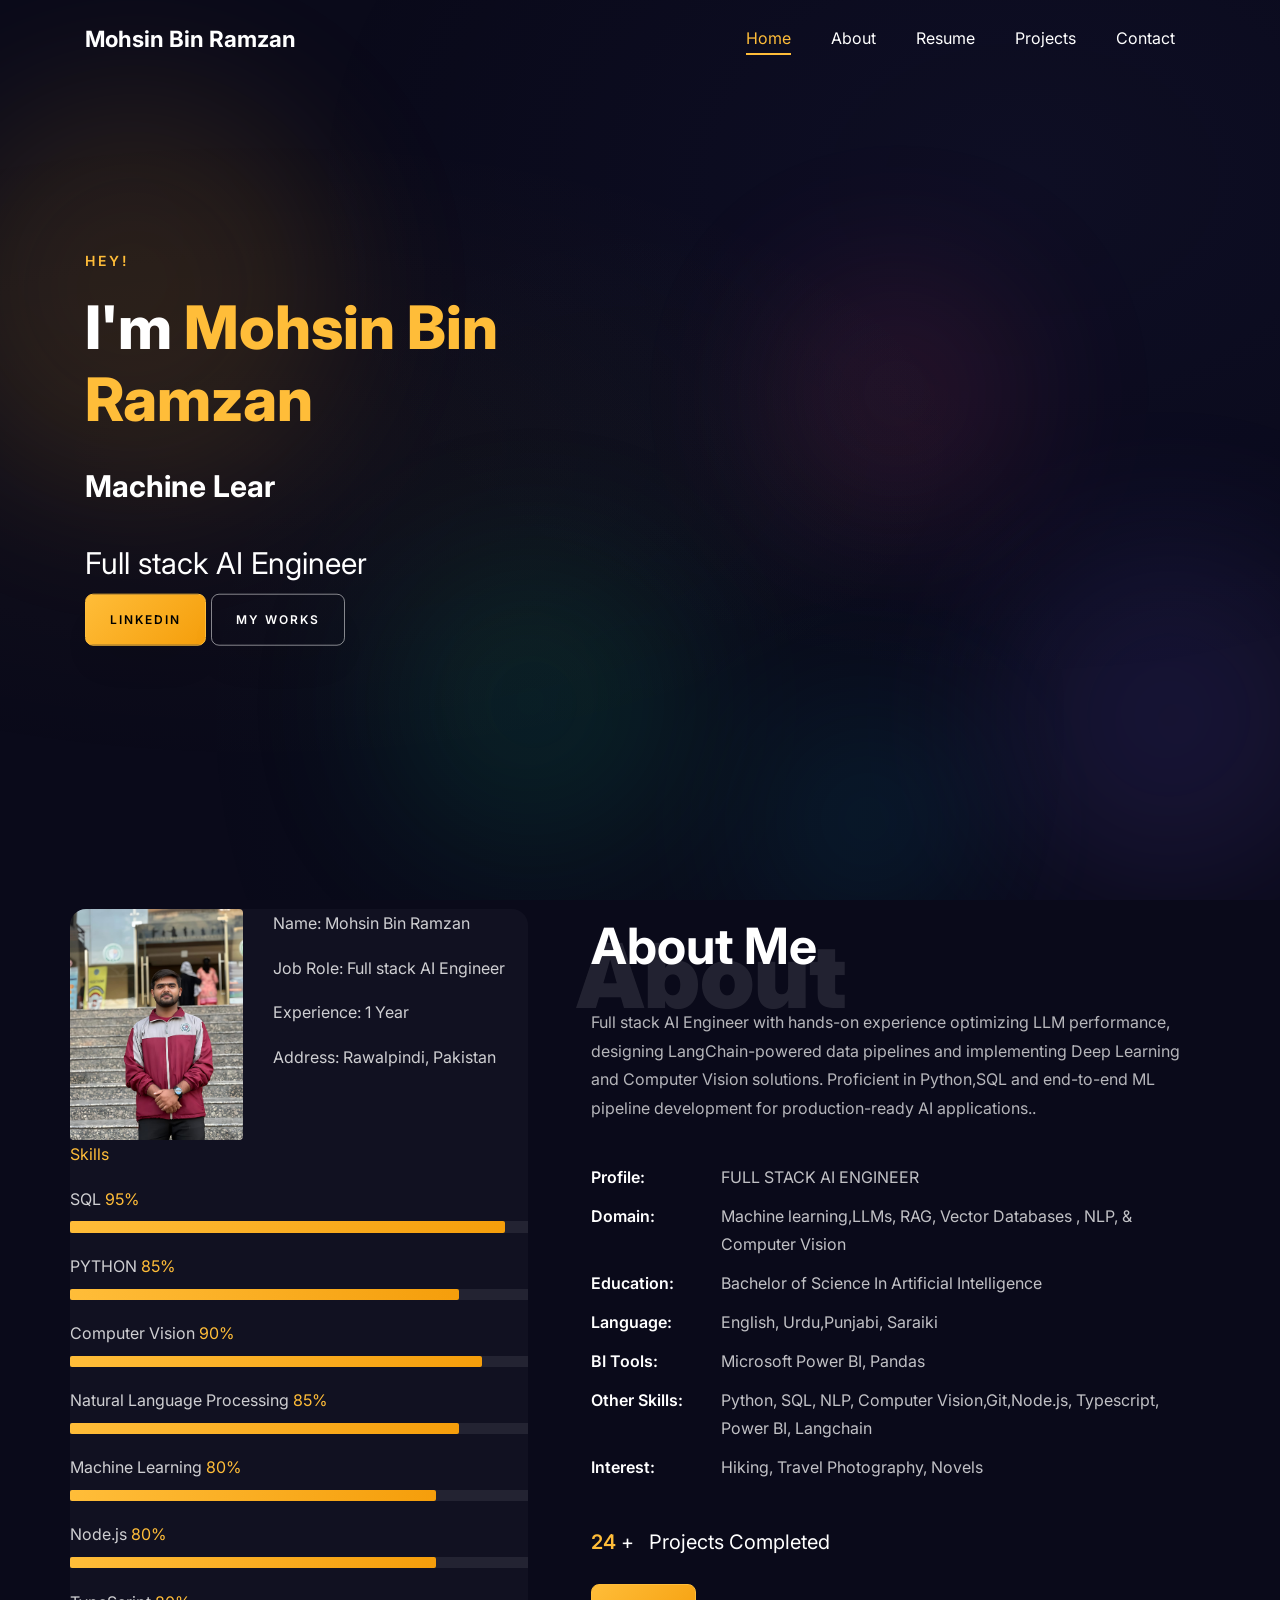
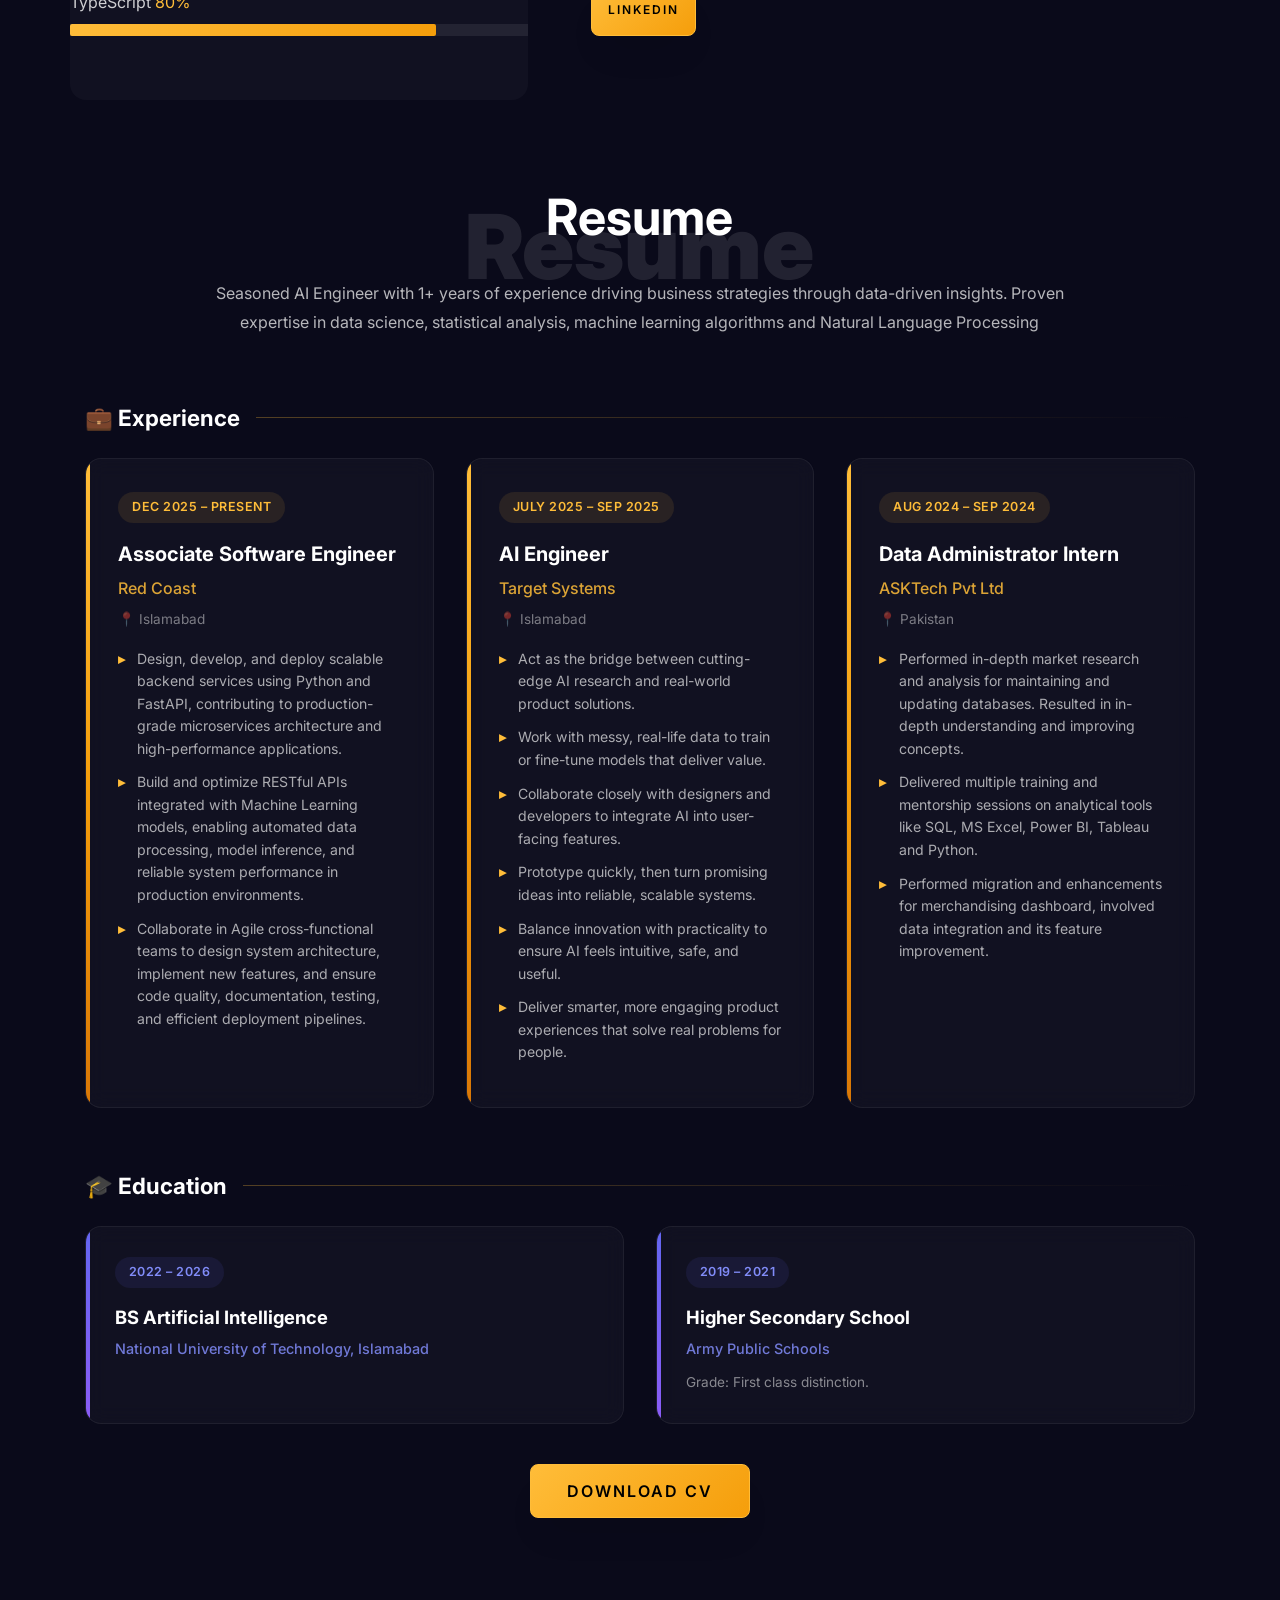
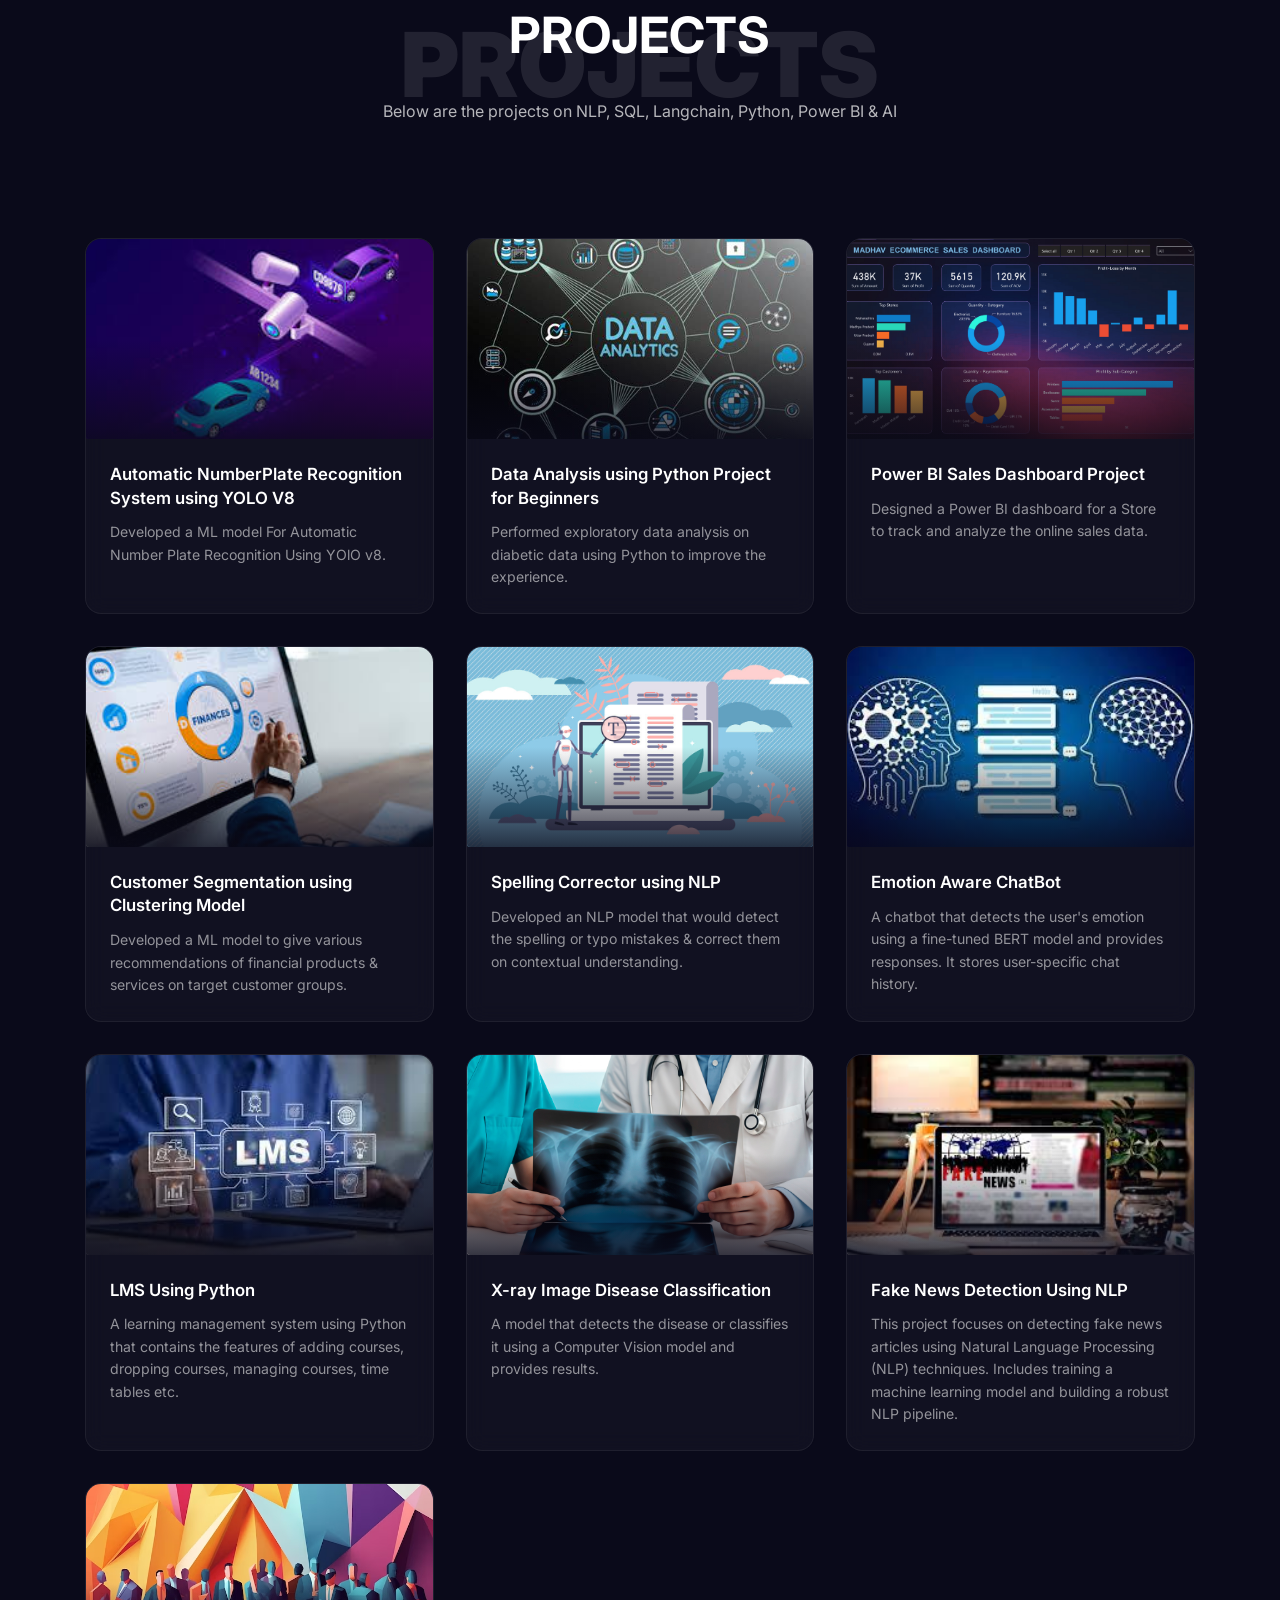
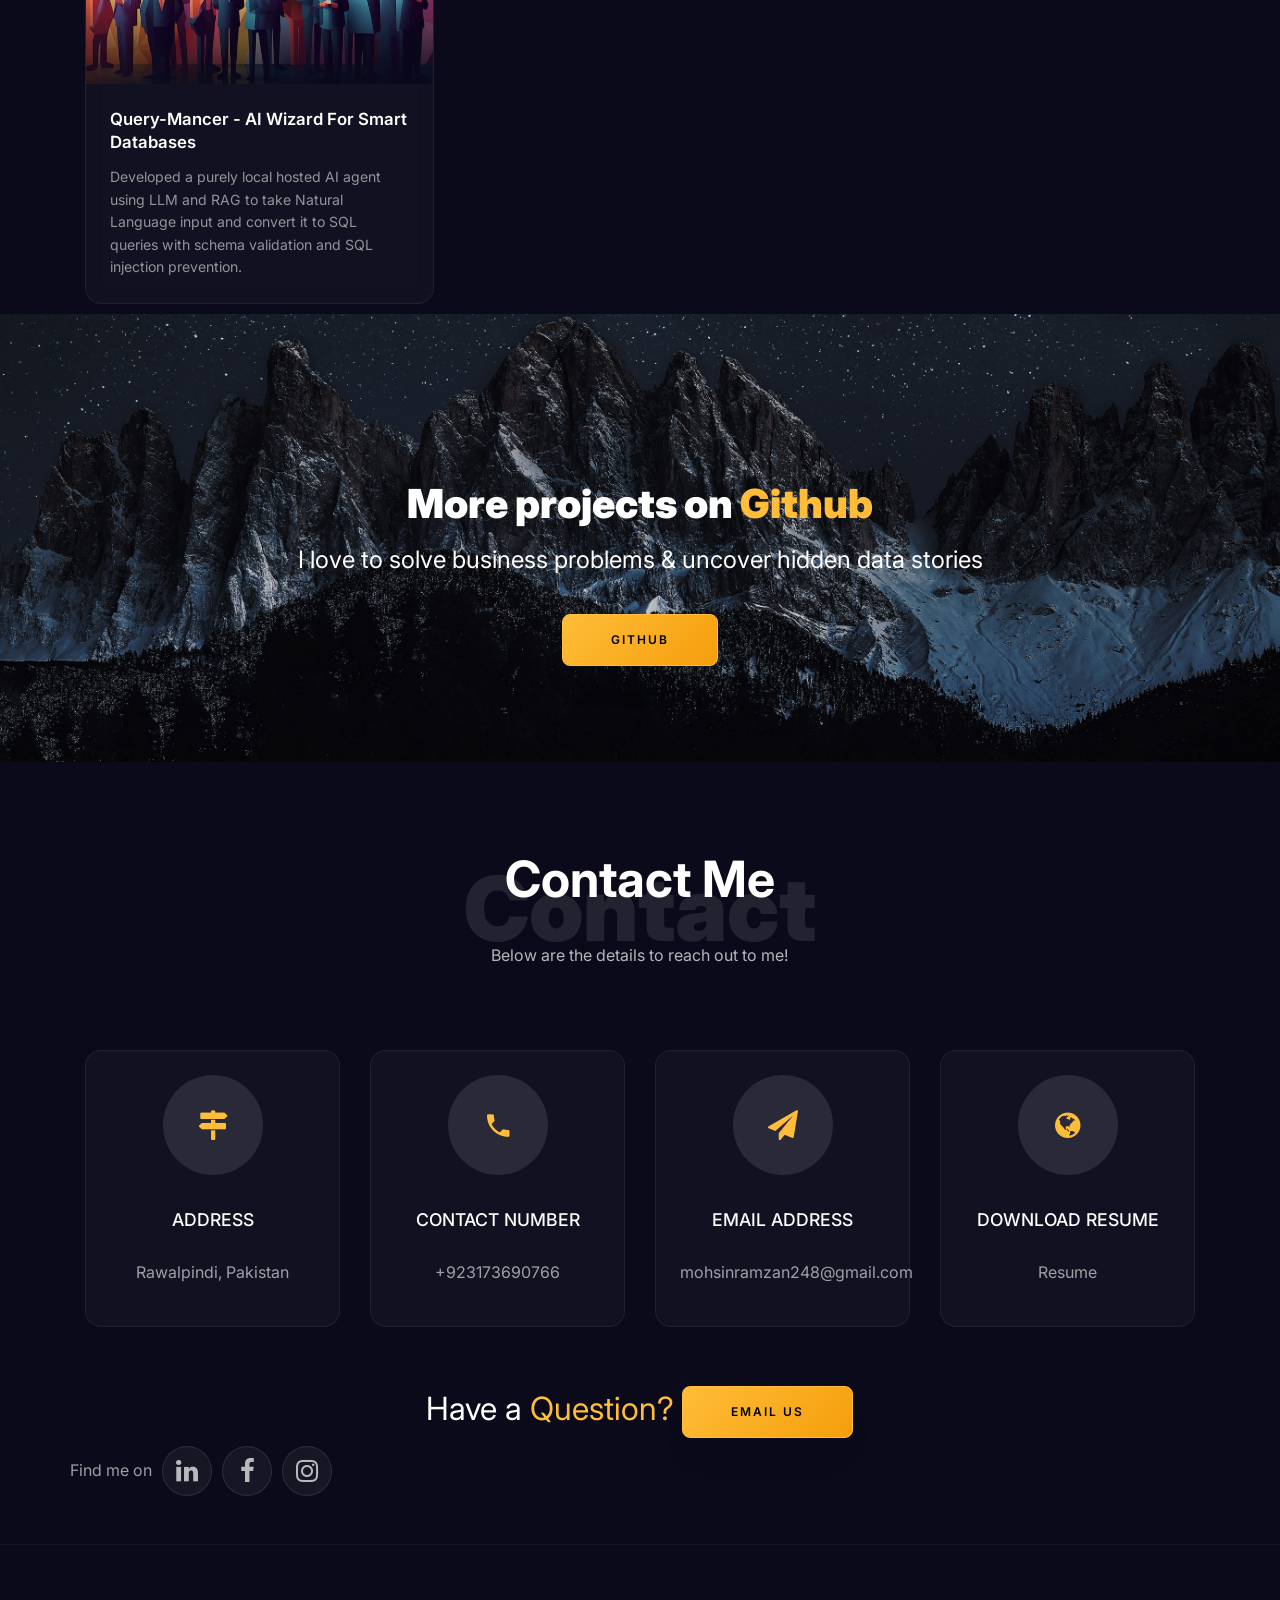
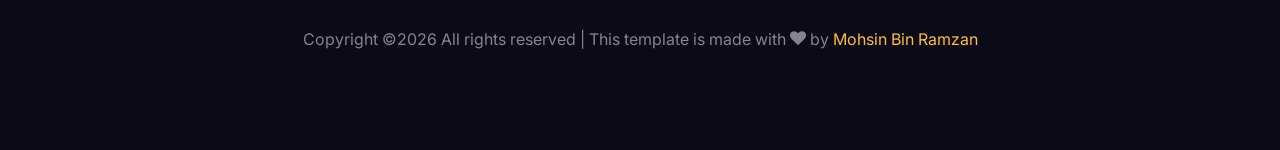
==== commit fd250f3d: "Update portfolio stats and skills" ====
--- a/index.html
+++ b/index.html
@@ -472,6 +472,10 @@
   line-height: 1.6;
   flex-grow: 1;
   margin-bottom: 0;
+}
+
+#section-counter .row.d-md-flex.align-items-center {
+  display: none !important;
 }
 
 @media (max-width: 575.98px) {
@@ -1176,6 +1180,16 @@
 										<div class="progress-bar" role="progressbar" style="width: 80%" aria-valuenow="80" aria-valuemin="0"
 											aria-valuemax="100"></div>
 									</div>
+                  <span>Node.js</span> <span class="pull-right">80%</span>
+                  <div class="progress">
+                    <div class="progress-bar" role="progressbar" style="width: 80%" aria-valuenow="80" aria-valuemin="0"
+                      aria-valuemax="100"></div>
+                  </div>
+                  <span>TypeScript</span> <span class="pull-right">80%</span>
+                  <div class="progress">
+                    <div class="progress-bar" role="progressbar" style="width: 80%" aria-valuenow="80" aria-valuemin="0"
+                      aria-valuemax="100"></div>
+                  </div>
 								</div>
 							</div>
 						</div>
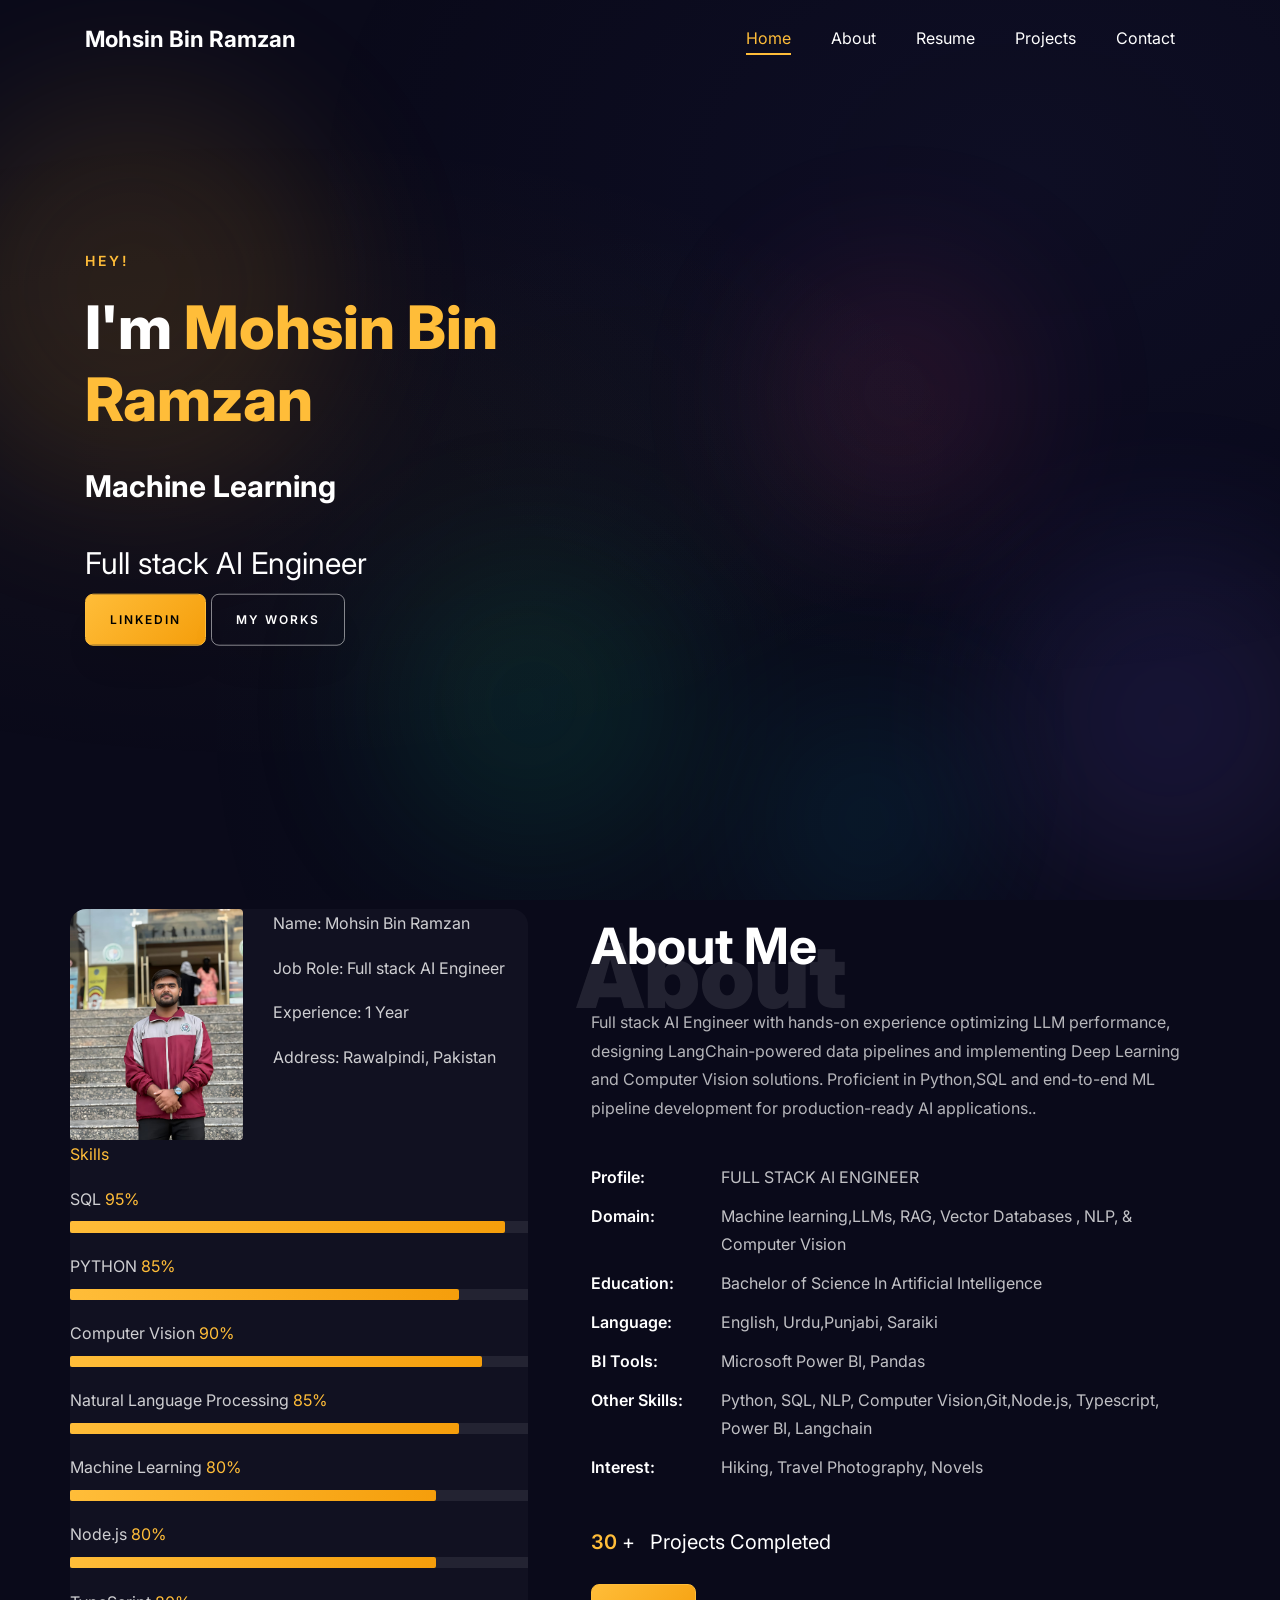
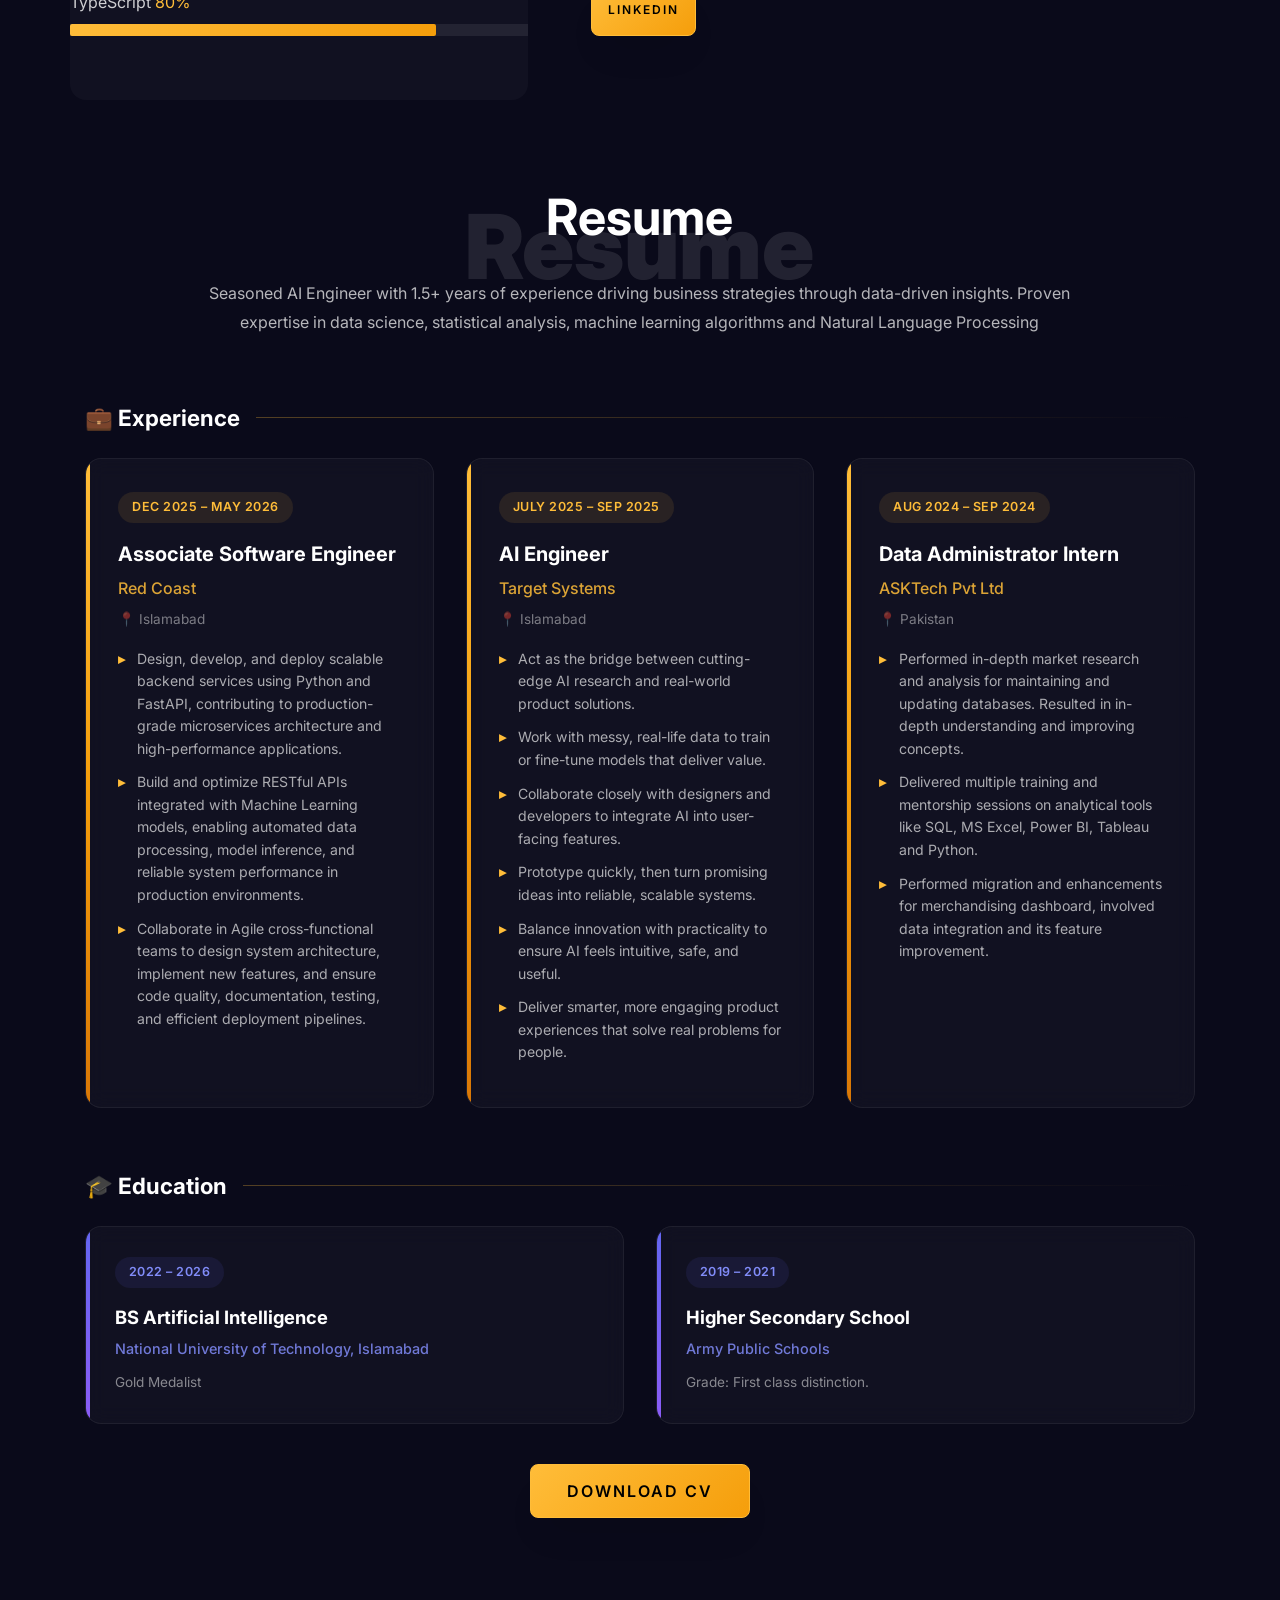
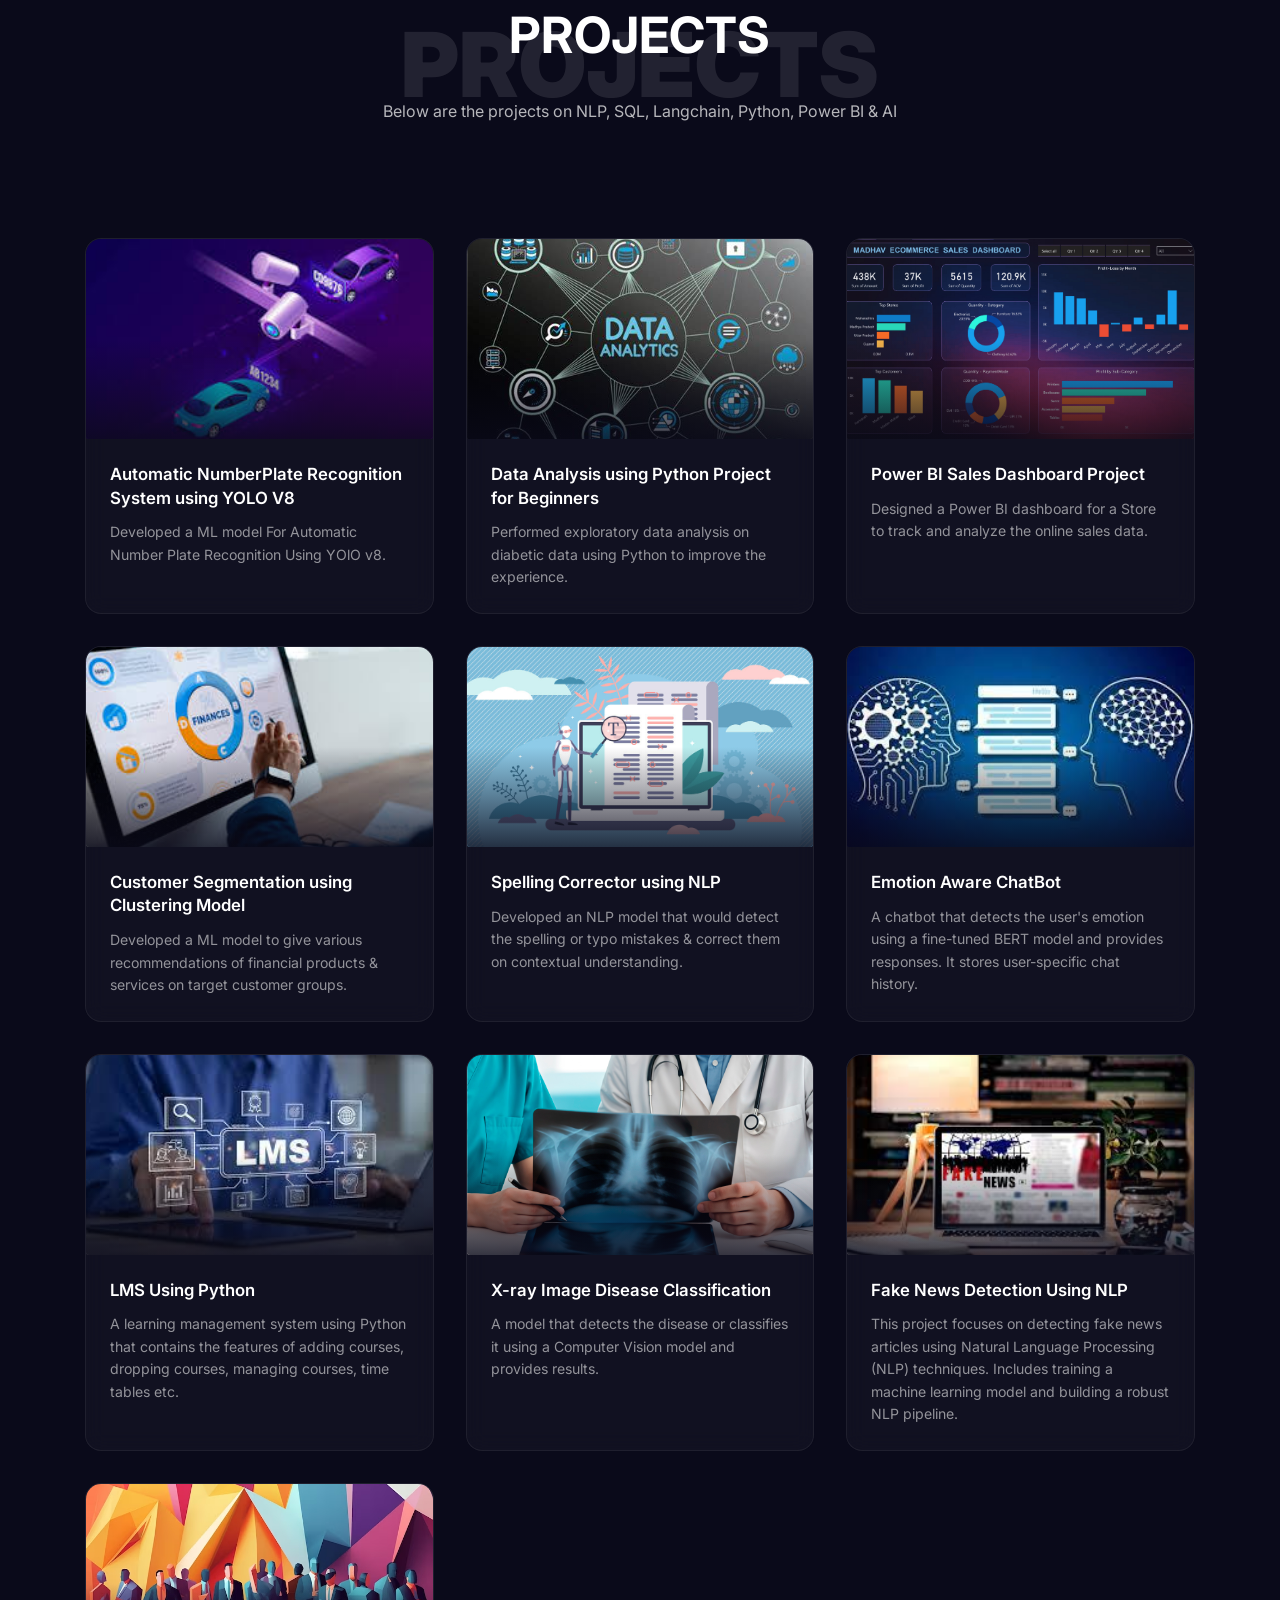
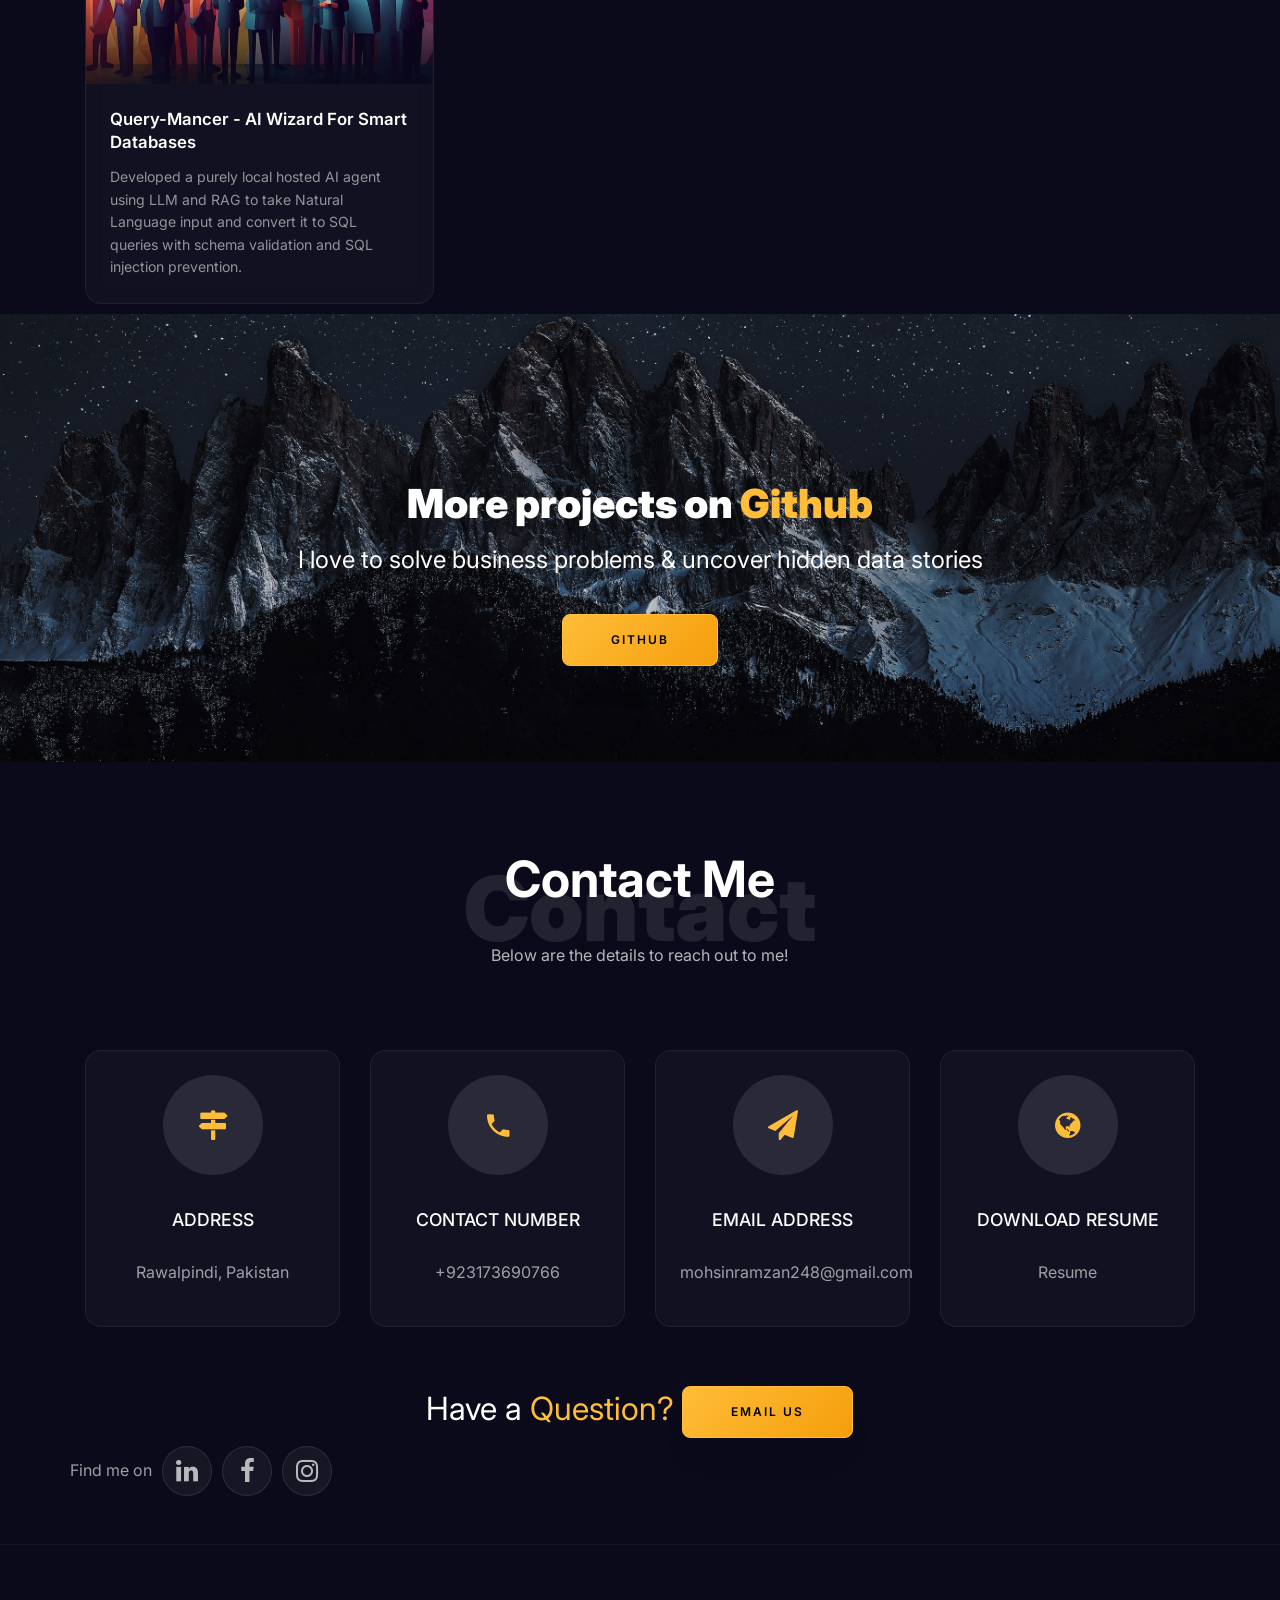
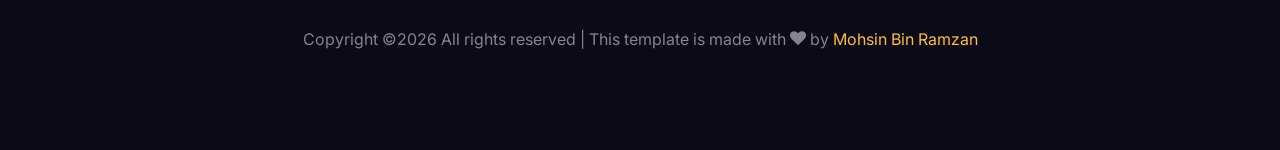
==== commit 0d2e6fdb: "Revise experience and education information Updated experience and education details in index.html." ====
--- a/index.html
+++ b/index.html
@@ -1110,7 +1110,7 @@
 						<br>
 						<br>
 			            <h2>Full stack AI Engineer</h2>
-						<!-- <h2 class="d-flex" style="margin-bottom: 0">With over 5 years of experience</h2> -->
+						<!-- <h2 class="d-flex" style="margin-bottom: 0">With over 1.5 years of experience</h2> -->
 						<!-- <br> -->
 			            <p><a href="https://pk.linkedin.com/in/mohsin-bin-ramzan-702287271" class="btn btn-primary py-3 px-4">Linkedin</a> 
 							<a href="https://github.com/MOHSINBINRAMZAN" class="btn btn-white btn-outline-white py-3 px-4">My works</a></p>
@@ -1243,7 +1243,7 @@
           <div class="col-md-10 heading-section text-center ftco-animate">
           	<h1 class="big big-2">Resume</h1>
             <h2 class="mb-4">Resume</h2>
-            <p>Seasoned AI Engineer with 1+ years of experience driving business strategies through data-driven insights. Proven expertise in data science, statistical analysis, machine learning algorithms and Natural Language Processing </p>
+            <p>Seasoned AI Engineer with 1.5+ years of experience driving business strategies through data-driven insights. Proven expertise in data science, statistical analysis, machine learning algorithms and Natural Language Processing </p>
           </div>
         </div>
 
@@ -1256,7 +1256,7 @@
 			
 			<!-- Card 1: Associate Software Engineer - Red Coast -->
 			<div class="exp-card ftco-animate">
-				<span class="exp-date">Dec 2025 – Present</span>
+				<span class="exp-date">Dec 2025 – May 2026</span>
 				<h4 class="exp-title">Associate Software Engineer</h4>
 				<div class="exp-company">Red Coast</div>
 				<div class="exp-location">📍 Islamabad</div>
@@ -1310,6 +1310,7 @@
 				<span class="edu-date">2022 – 2026</span>
 				<h4 class="edu-title">BS Artificial Intelligence</h4>
 				<div class="edu-school">National University of Technology, Islamabad</div>
+				<div class="edu-grade">Gold Medalist</div>
 			</div>
 
 			<div class="edu-card ftco-animate">
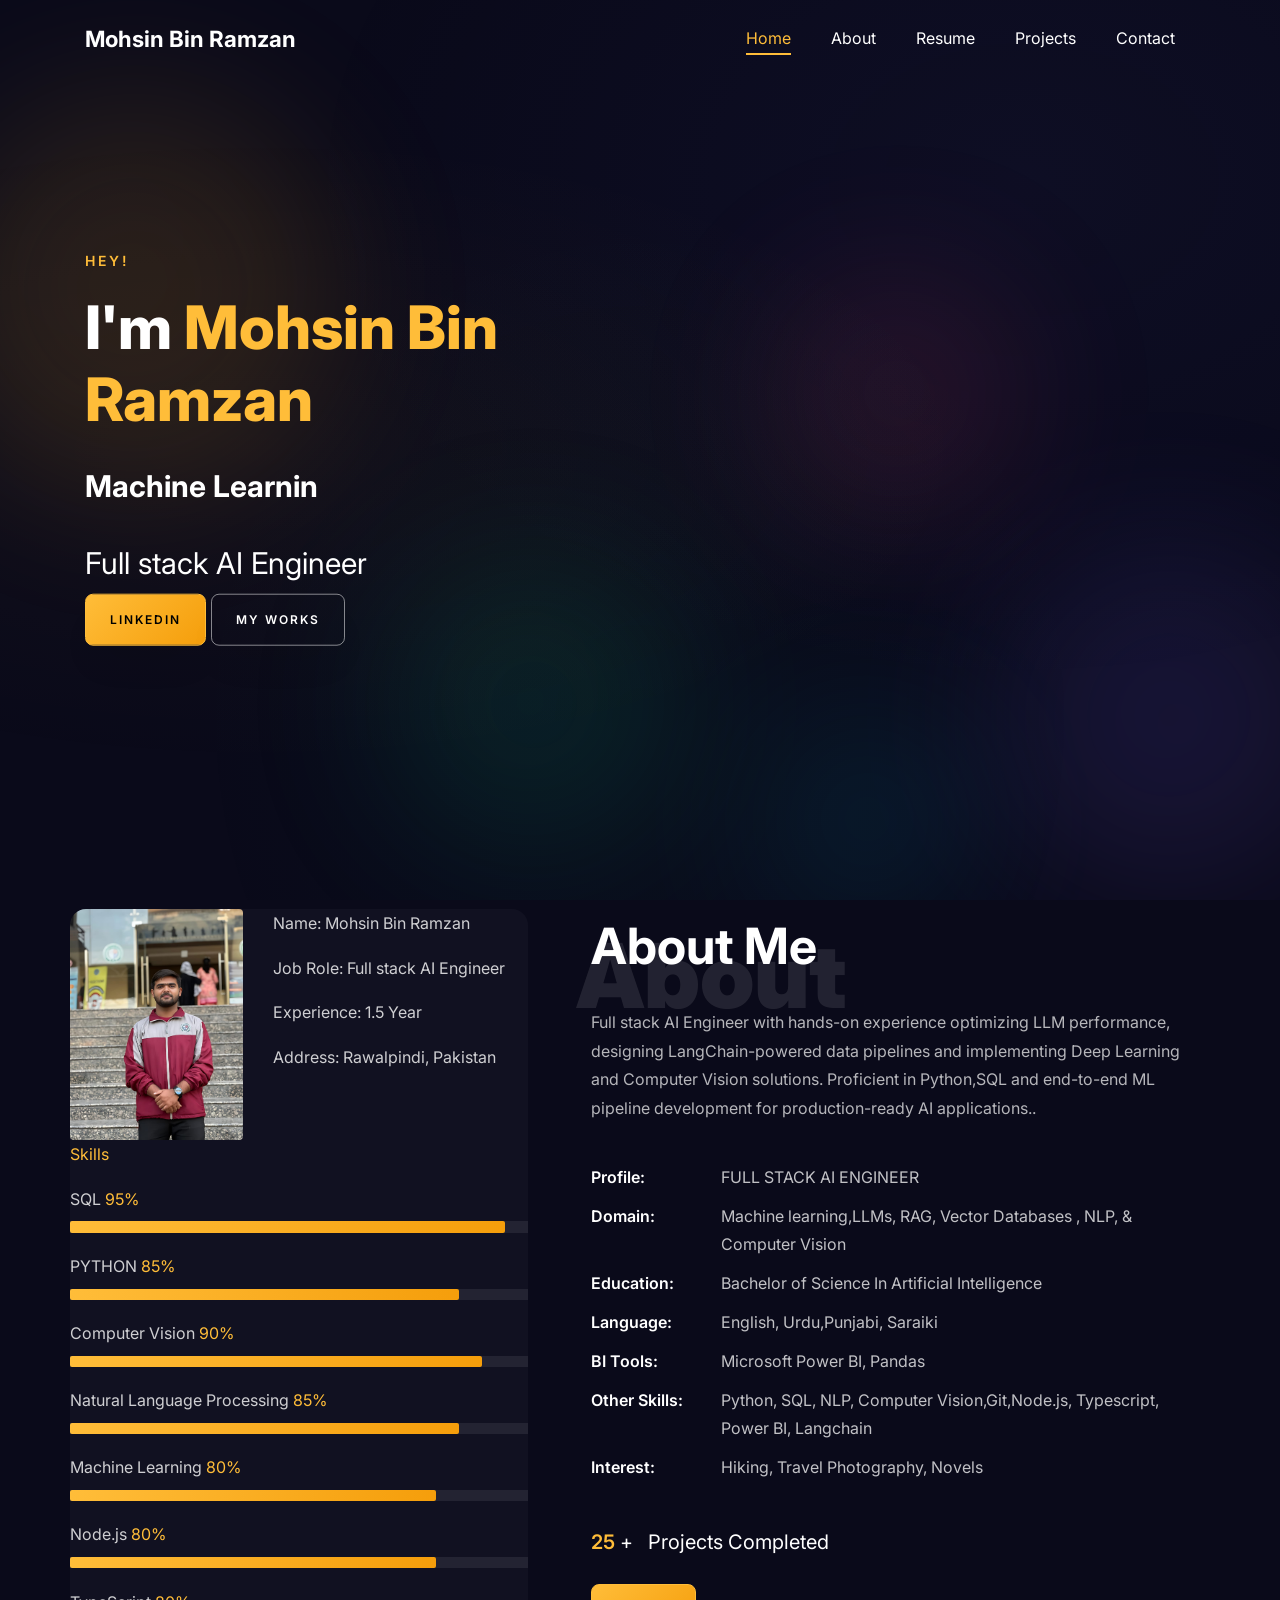
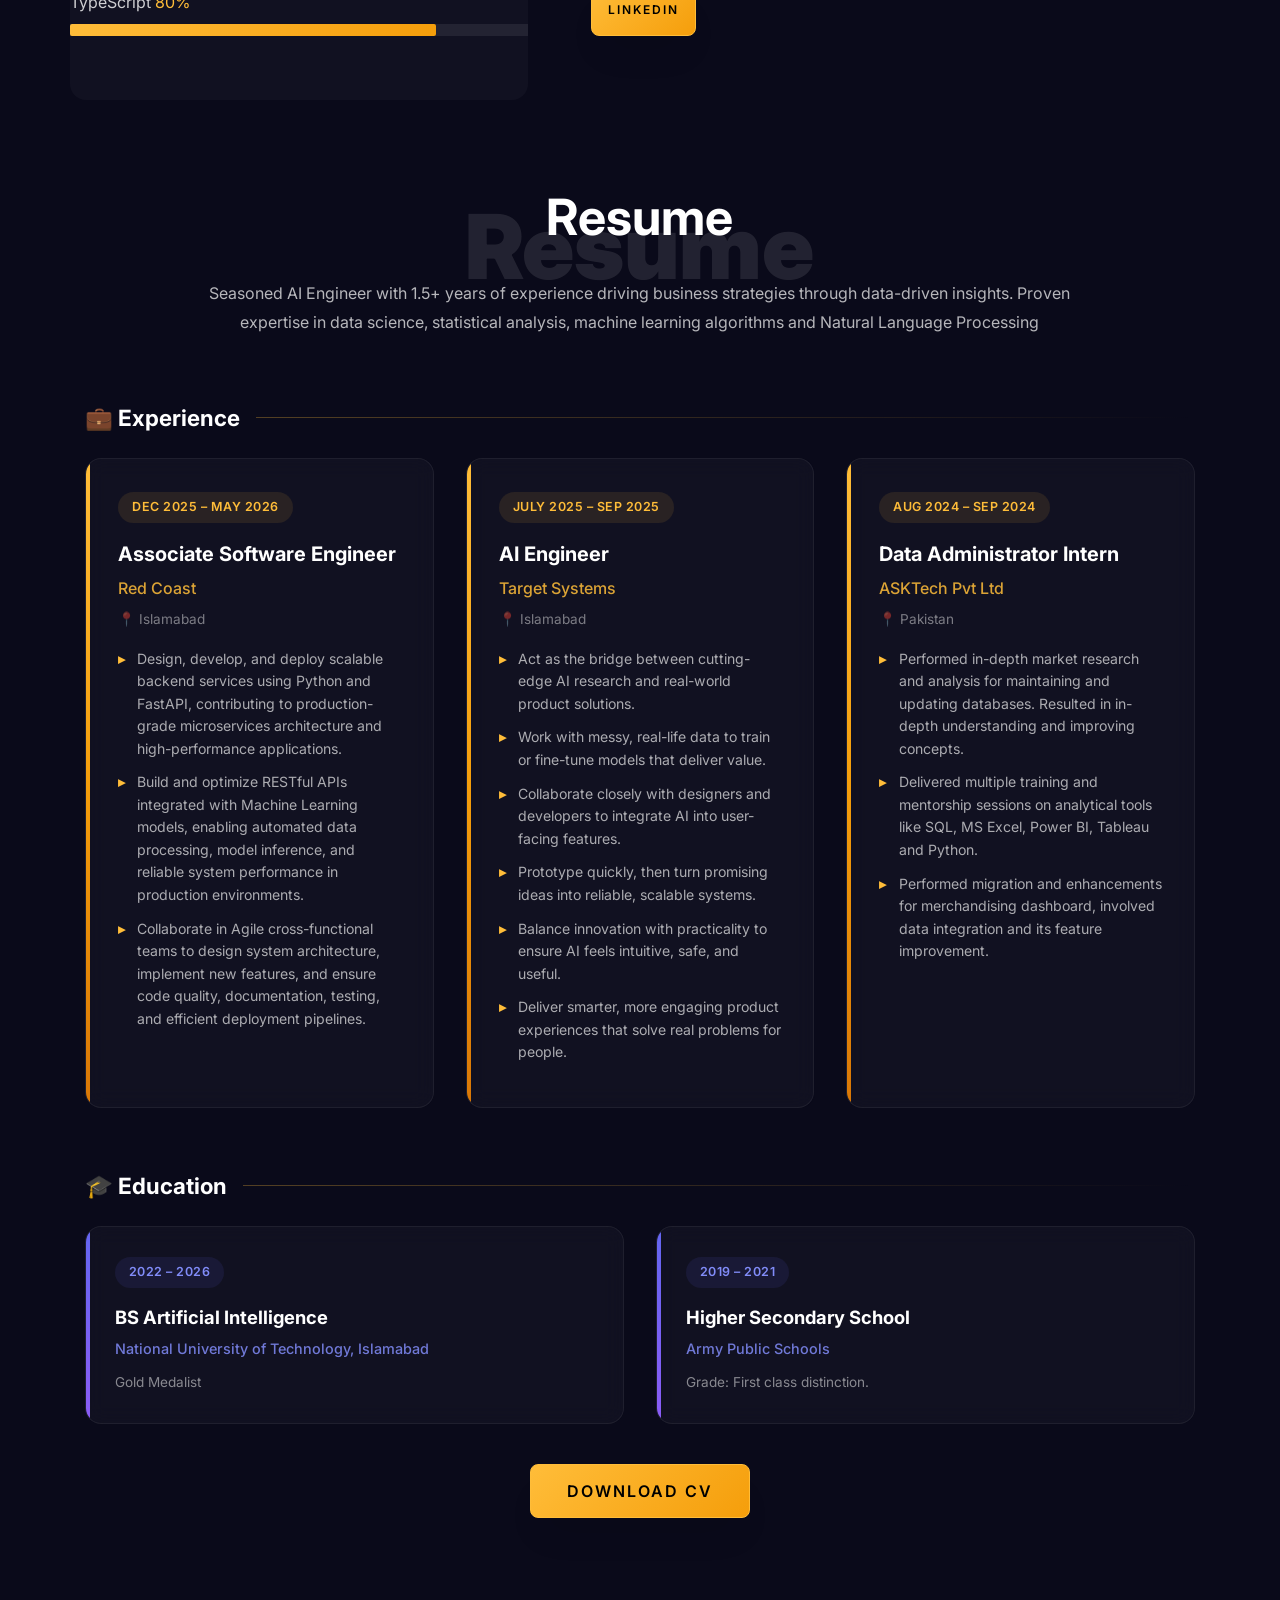
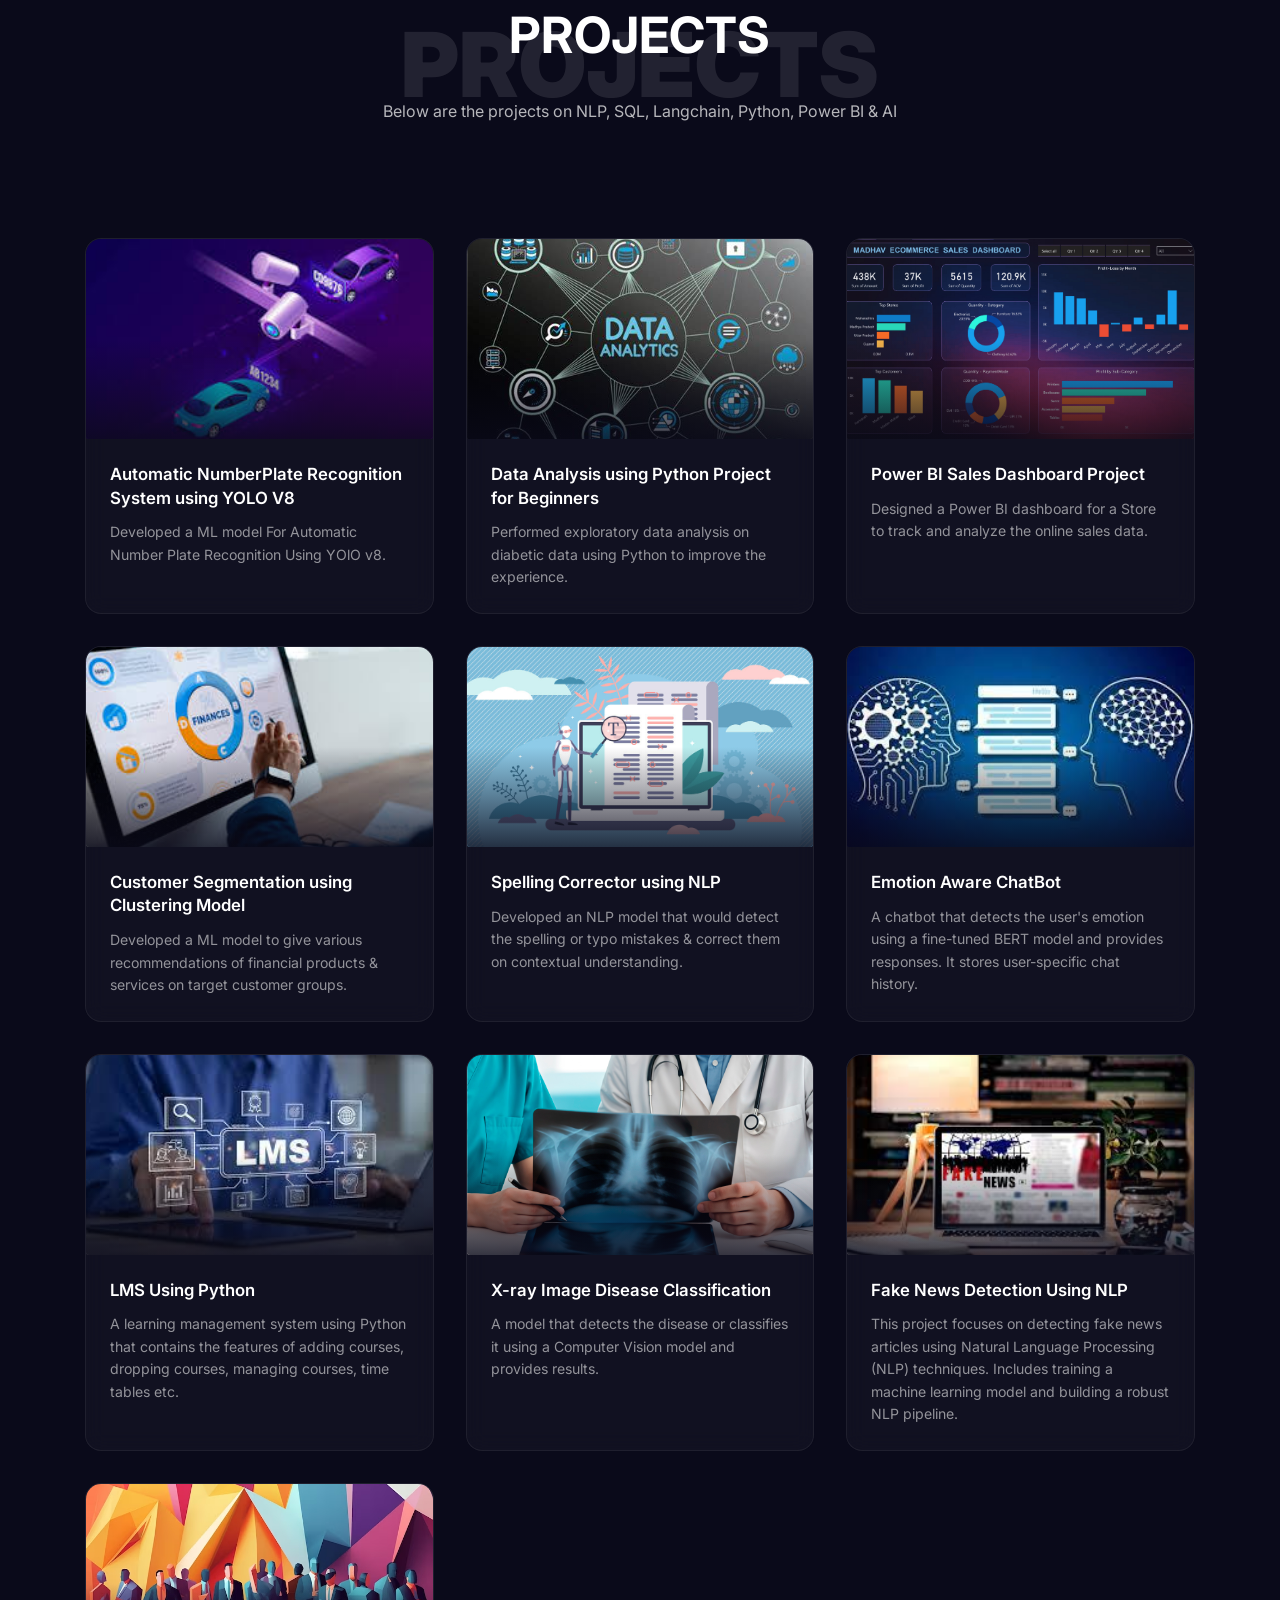
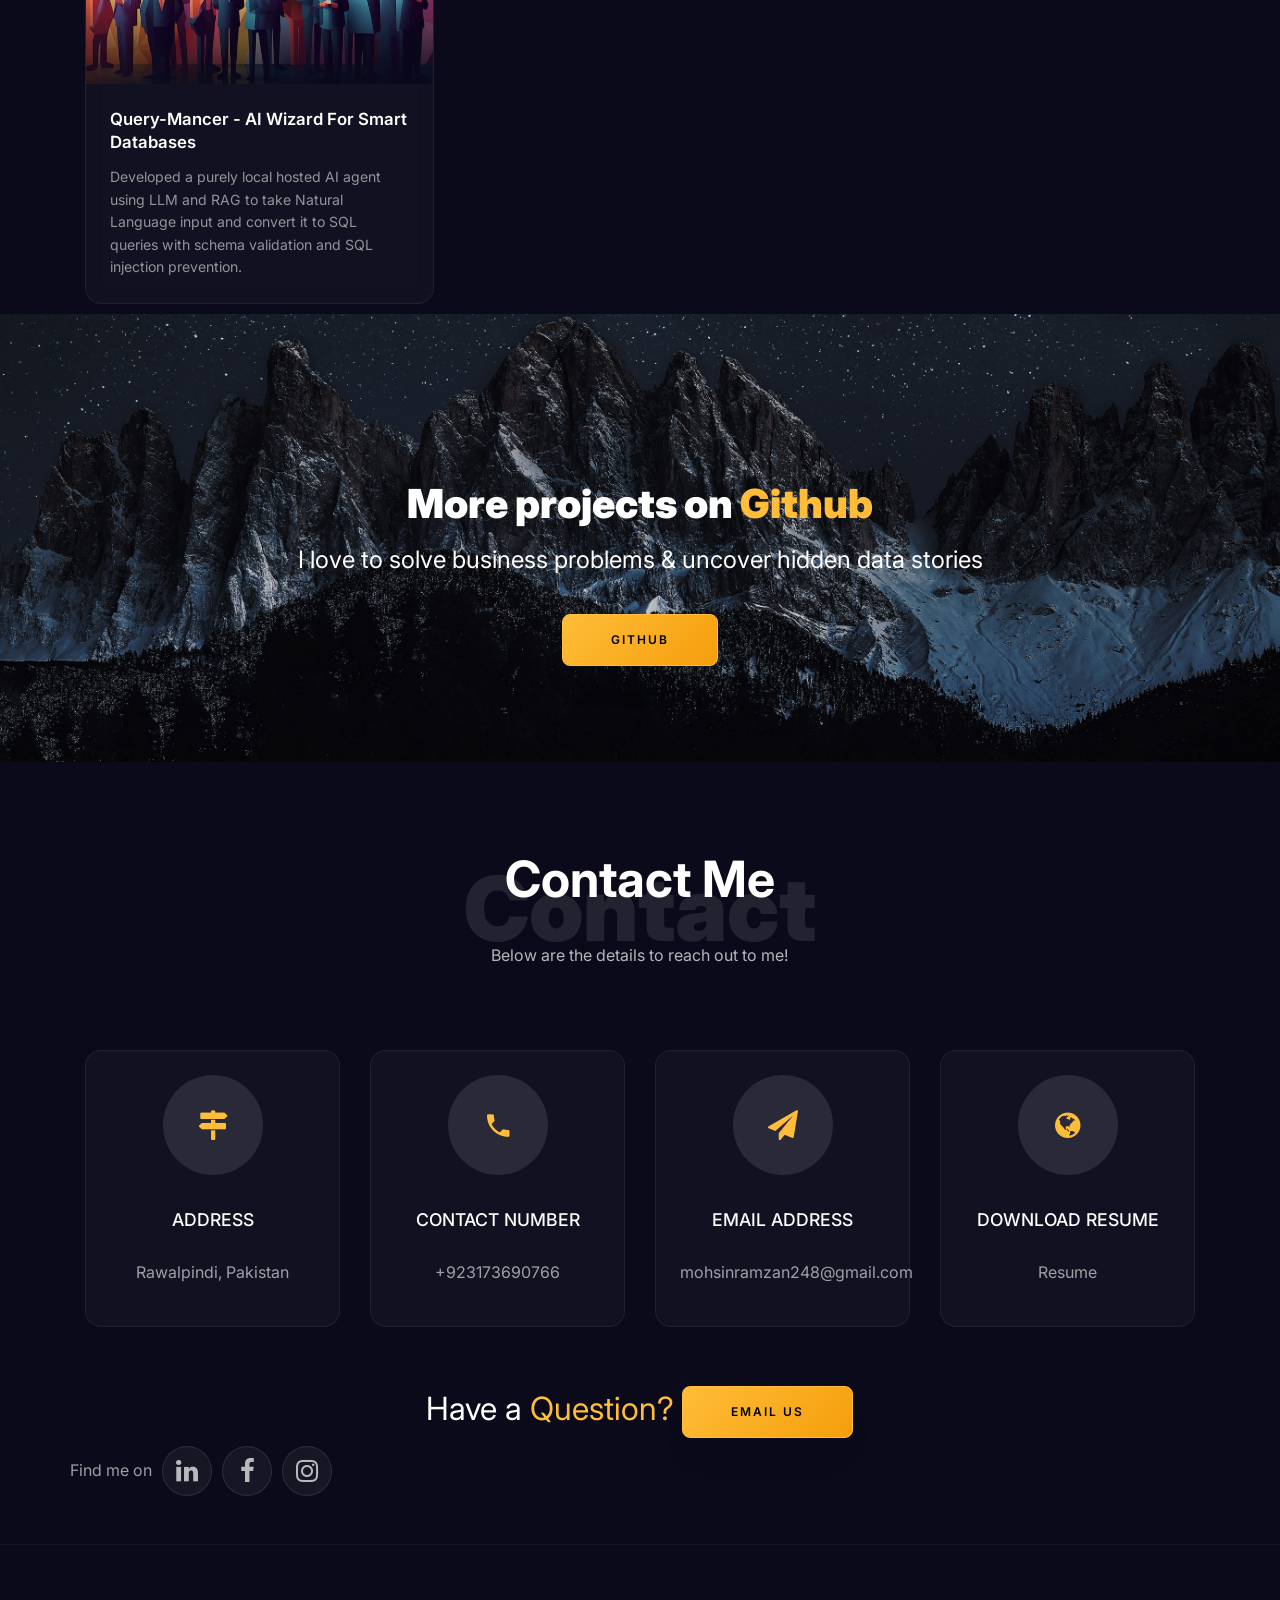
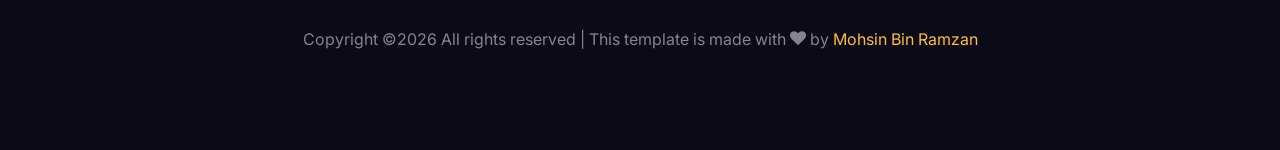
==== commit 835d5f19: "Update experience duration from '1 Year' to '1.5 Year'" ====
--- a/index.html
+++ b/index.html
@@ -1143,7 +1143,7 @@
 									  <div class="about-info">
 										<p><span class="title-s">Name: </span> <span>Mohsin Bin Ramzan</span></p>
 										<p><span class="title-s">Job Role: </span> <span>Full stack AI Engineer</span></p>
-										<p><span class="title-s">Experience: </span> <span>1 Year </span></p>
+										<p><span class="title-s">Experience: </span> <span>1.5 Year </span></p>
 										<p><span class="title-s">Address: </span> <span>Rawalpindi, Pakistan</span></p>
 									  </div>
 									</div>
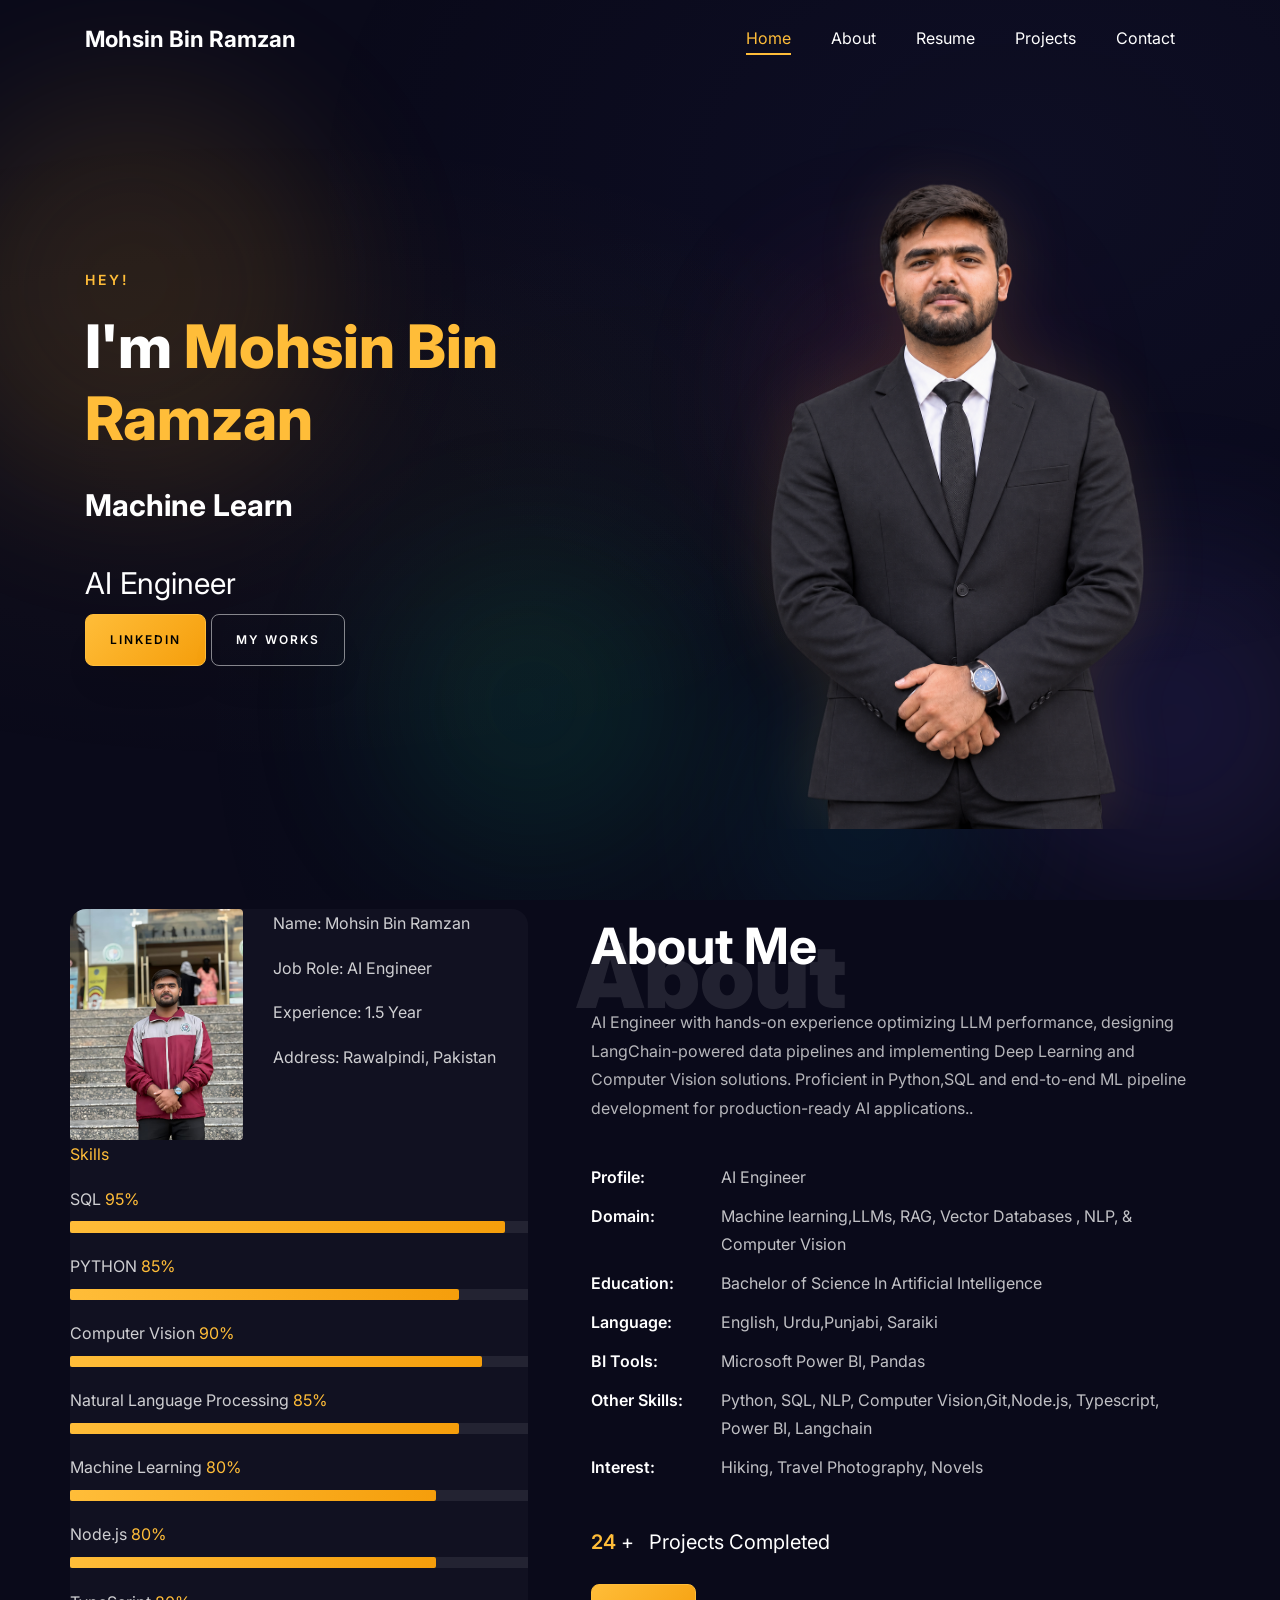
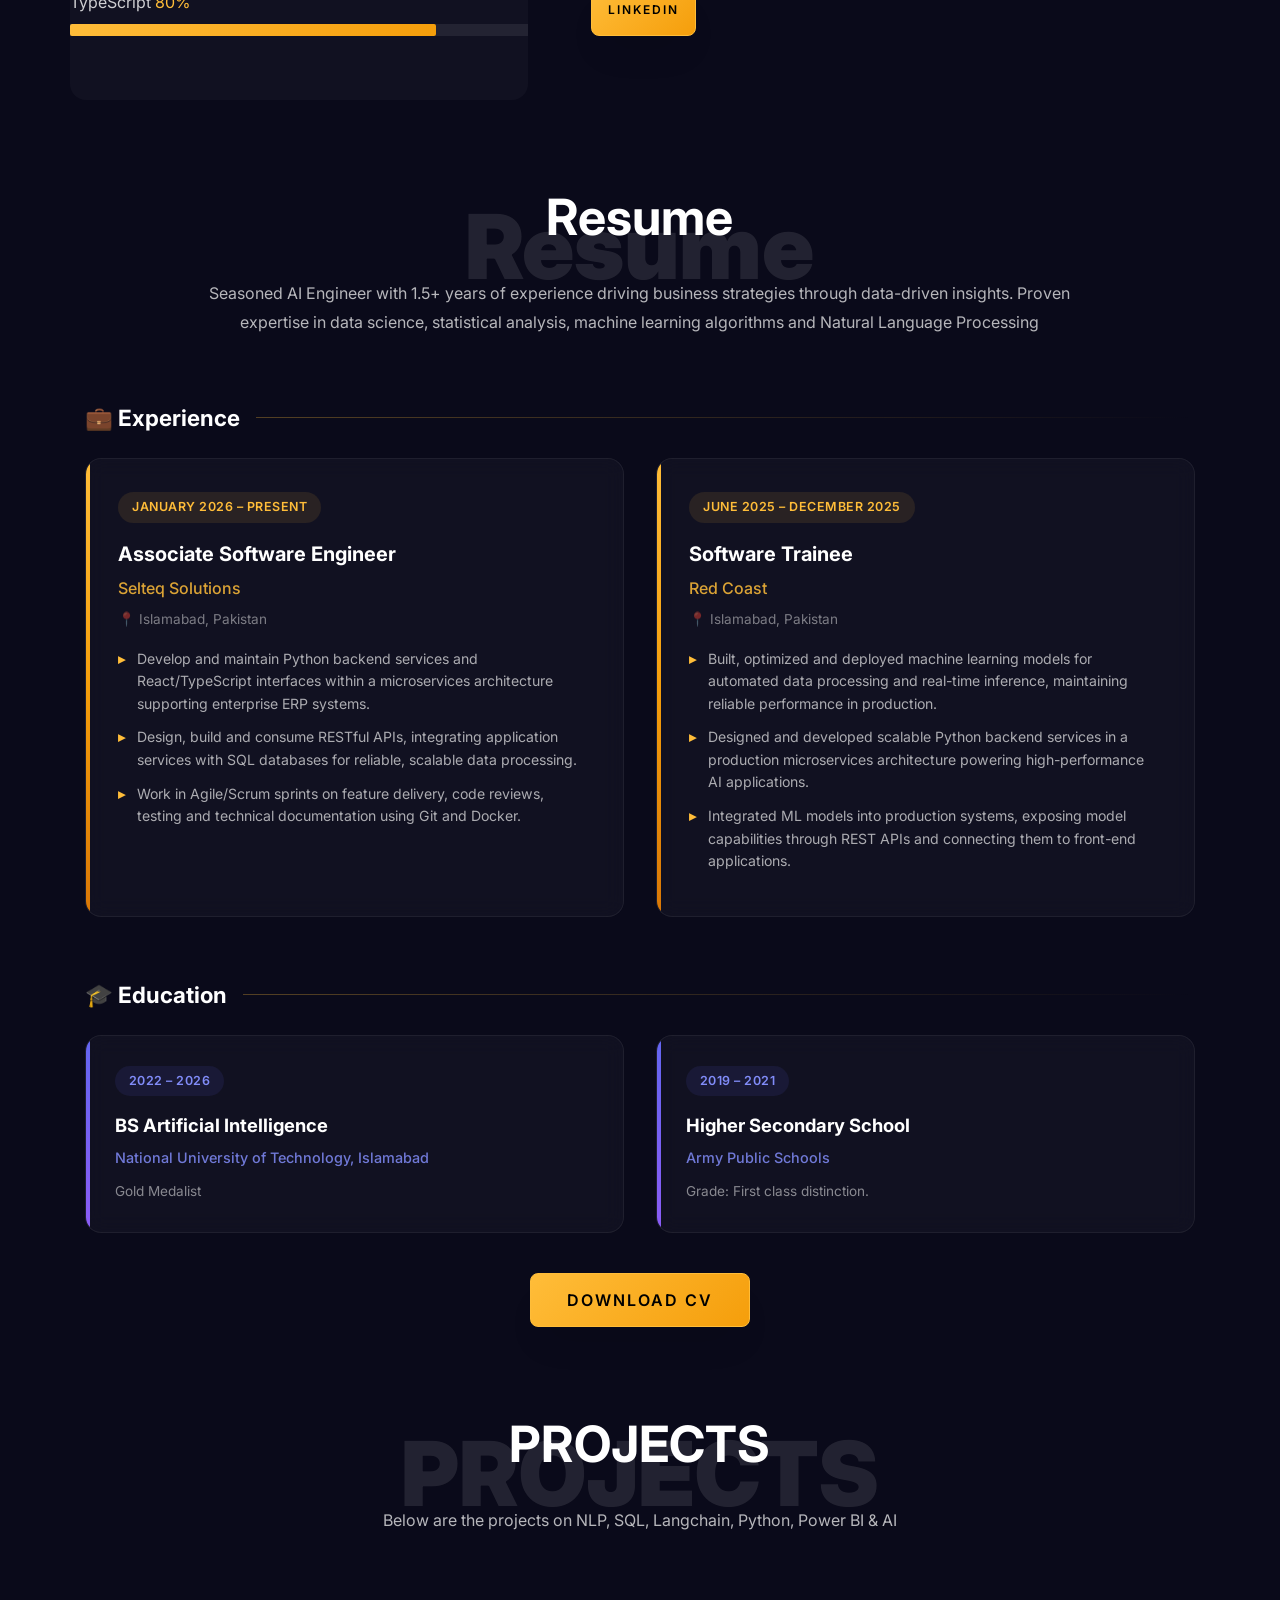
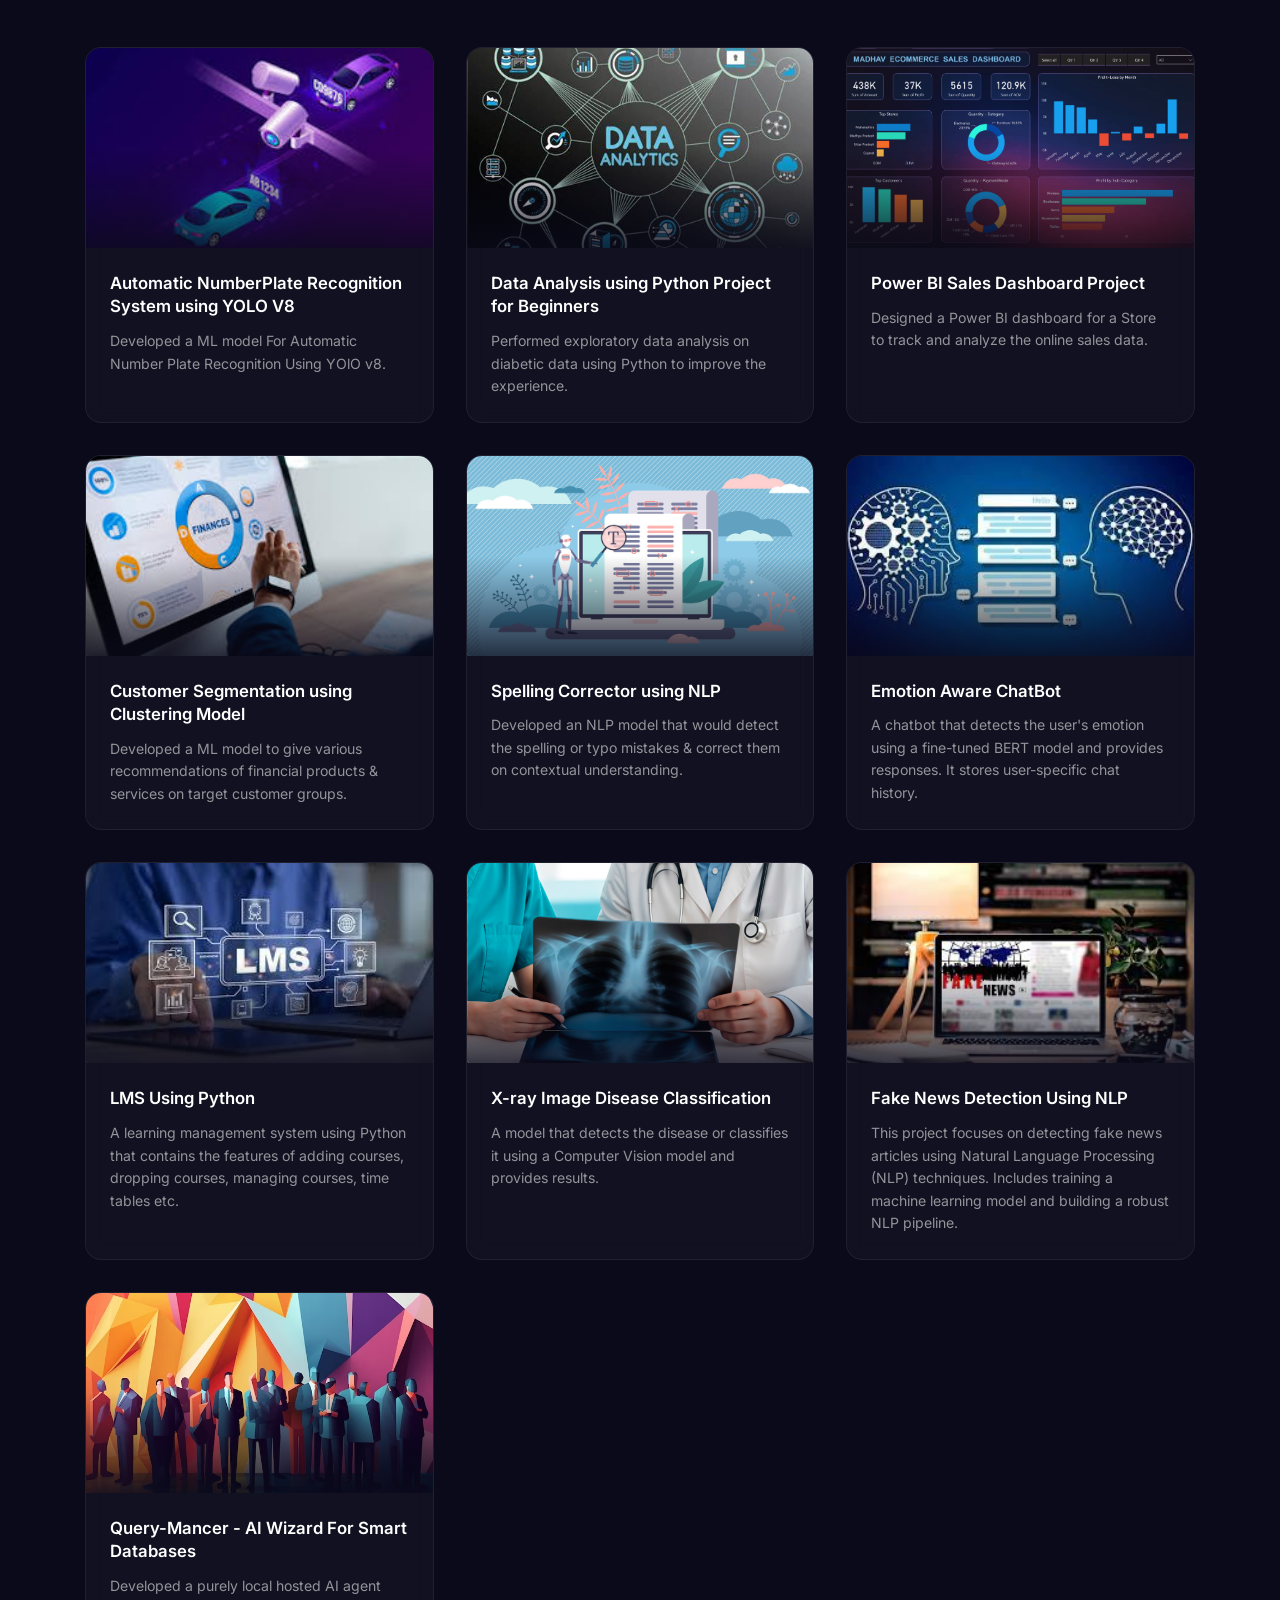
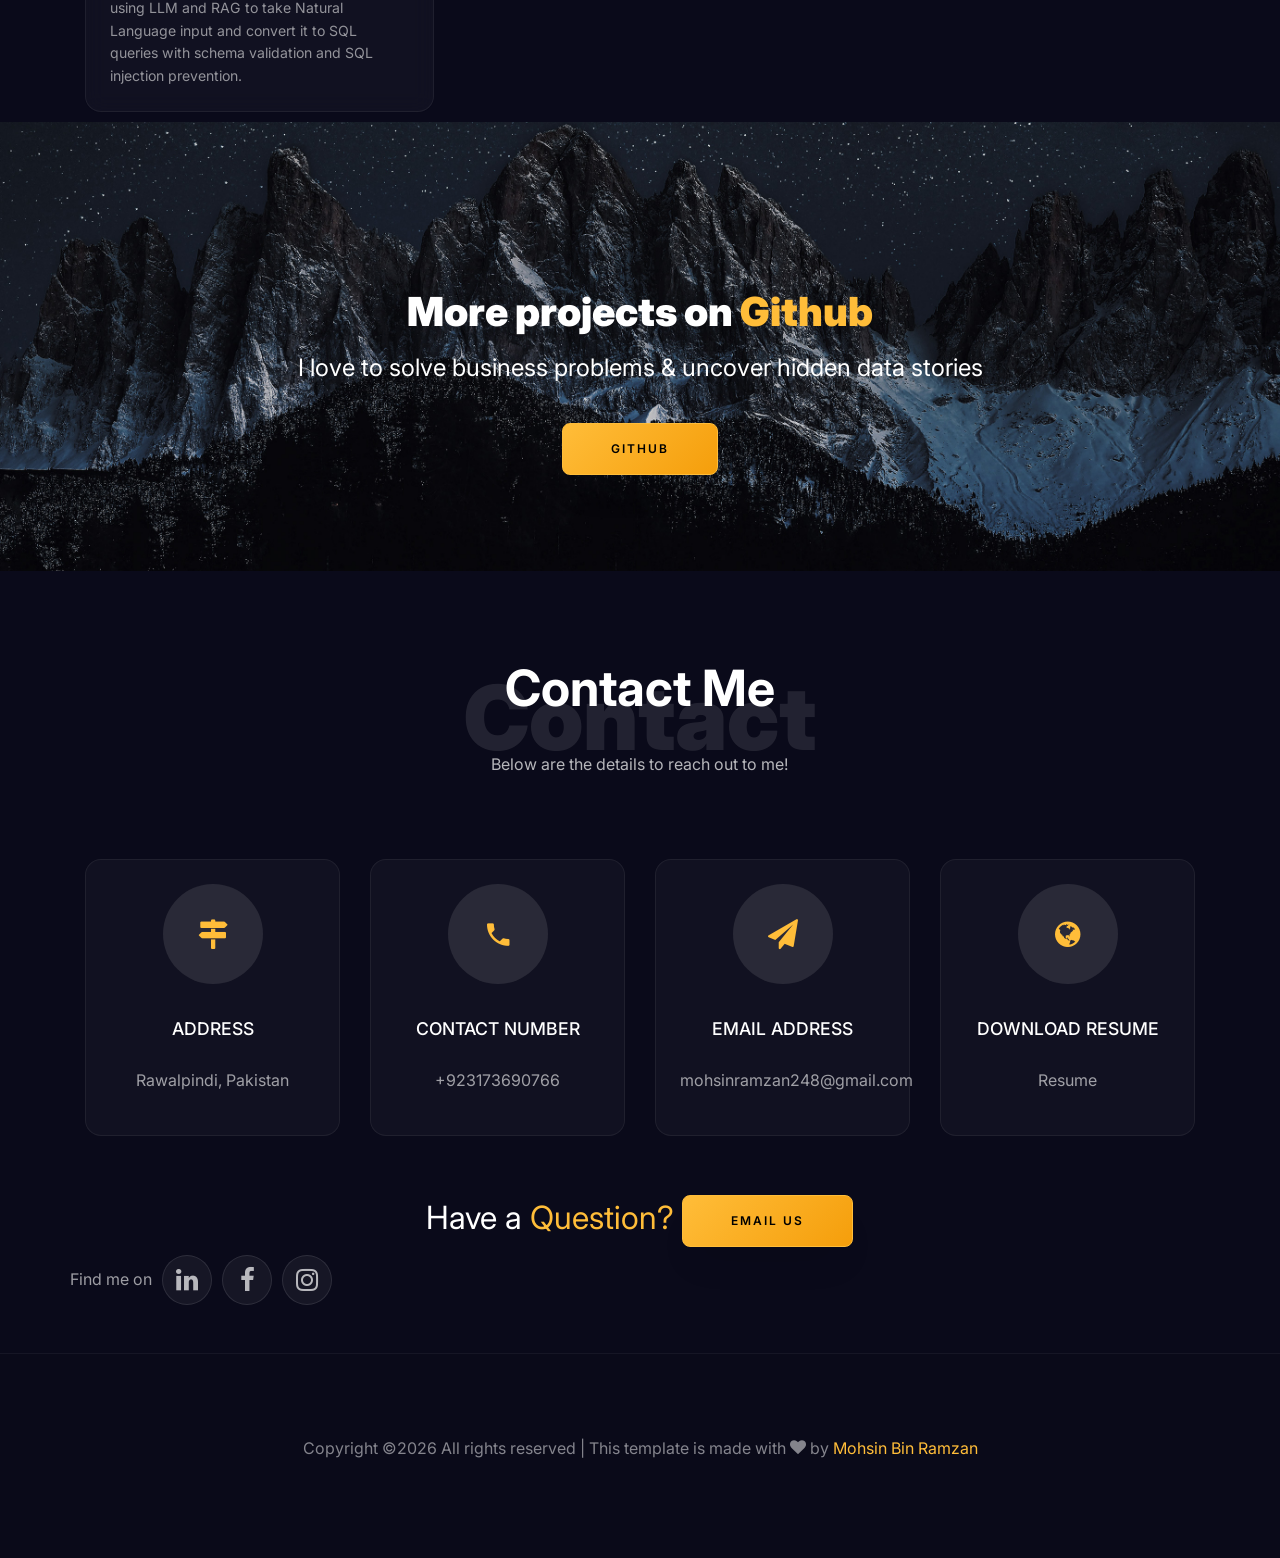
==== commit b38d3399: "Update CV experience, AI Engineer title and transparent hero portrait" ====
--- a/index.html
+++ b/index.html
@@ -1015,6 +1015,79 @@
 
 #ftco-loader {
   z-index: 9999;
+}
+
+
+/* Portrait beside the animated introduction; stacked on smaller screens. */
+#home-section .slider-text {
+  display: flex;
+  align-items: center !important;
+  justify-content: space-between !important;
+  height: auto !important;
+  min-height: 750px;
+}
+#home-section .slider-text .hero-intro {
+  position: relative;
+  inset: auto;
+  width: 54%;
+  flex: 0 0 54%;
+  padding: 100px 20px 60px 0;
+  margin: 0;
+  z-index: 2;
+}
+#home-section .slider-text .hero-intro .text {
+  position: relative;
+  inset: auto;
+  transform: none;
+  width: 100%;
+  max-width: 100%;
+  padding: 0;
+}
+#home-section .slider-text .hero-portrait {
+  position: relative;
+  width: 44%;
+  flex: 0 0 44%;
+  align-self: flex-end;
+  display: flex;
+  justify-content: center;
+  z-index: 1;
+  pointer-events: none;
+}
+#home-section .hero-portrait img {
+  display: block;
+  width: auto;
+  max-width: 100%;
+  height: auto;
+  max-height: 660px;
+  object-fit: contain;
+  object-position: center bottom;
+  filter: drop-shadow(0 0 32px rgba(255, 189, 57, 0.12));
+}
+@media (max-width: 991.98px) {
+  #home-section .slider-text {
+    flex-direction: column;
+    min-height: 0;
+    padding-top: 100px;
+    text-align: center;
+  }
+  #home-section .slider-text .hero-intro {
+    width: 100%;
+    flex: 0 0 auto;
+    padding: 28px 0 30px;
+  }
+  #home-section .slider-text .hero-portrait {
+    width: 100%;
+    flex: 0 0 auto;
+    order: 2;
+    align-self: center;
+  }
+  #home-section .hero-portrait img {
+    max-height: 460px;
+    max-width: 90%;
+  }
+}
+@media (max-width: 575.98px) {
+  #home-section .hero-portrait img { max-height: 380px; }
 }
 
 </style>
@@ -1063,10 +1136,10 @@
 	      	<div class="overlay"></div>
 	         <div class="container">
 	          <div class="row d-md-flex no-gutters slider-text align-items-end justify-content-end" data-scrollax-parent="true">
-	          	<div class="one-third js-fullheight order-md-last img" style="background-image:url();">
-	          	 <div class="overlay"></div>
-	          	</div>
-		          <div class="one-forth d-flex  align-items-center ftco-animate" data-scrollax=" properties: { translateY: '70%' }">
+	          	<div class="one-third order-md-last hero-portrait">
+                  <img src="images/mohsin-hero-transparent.png" alt="Mohsin Bin Ramzan wearing a black suit" fetchpriority="high" decoding="async">
+                </div>
+		          <div class="one-forth d-flex align-items-center ftco-animate hero-intro">
 		          	<div class="text">
 		          		<span class="subheading">Hey!</span>
 			            <h1 class="mb-4 mt-3">I'm <span>Mohsin Bin Ramzan</span></h1>
@@ -1109,7 +1182,7 @@
 
 						<br>
 						<br>
-			            <h2>Full stack AI Engineer</h2>
+			            <h2>AI Engineer</h2>
 						<!-- <h2 class="d-flex" style="margin-bottom: 0">With over 1.5 years of experience</h2> -->
 						<!-- <br> -->
 			            <p><a href="https://pk.linkedin.com/in/mohsin-bin-ramzan-702287271" class="btn btn-primary py-3 px-4">Linkedin</a> 
@@ -1142,7 +1215,7 @@
 									<div class="col-sm-6 col-md-7">
 									  <div class="about-info">
 										<p><span class="title-s">Name: </span> <span>Mohsin Bin Ramzan</span></p>
-										<p><span class="title-s">Job Role: </span> <span>Full stack AI Engineer</span></p>
+										<p><span class="title-s">Job Role: </span> <span>AI Engineer</span></p>
 										<p><span class="title-s">Experience: </span> <span>1.5 Year </span></p>
 										<p><span class="title-s">Address: </span> <span>Rawalpindi, Pakistan</span></p>
 									  </div>
@@ -1202,11 +1275,11 @@
 								<h1 class="big">About</h1>
 								<h2 class="mb-4">About Me</h2>
 								
-								<p> Full stack AI Engineer with hands-on experience optimizing LLM performance, designing 
+								<p> AI Engineer with hands-on experience optimizing LLM performance, designing 
 									LangChain-powered data pipelines and implementing Deep Learning and Computer Vision solutions. Proficient 
 									in Python,SQL and end-to-end ML pipeline development for production-ready AI applications..</p>
 								<ul class="about-info mt-4 px-md-0 px-2">
-									<li class="d-flex"><span>Profile:</span> <span>FULL STACK AI ENGINEER</span></li>
+									<li class="d-flex"><span>Profile:</span> <span>AI Engineer</span></li>
 									<li class="d-flex"><span>Domain:</span> <span>Machine learning,LLMs, RAG, Vector Databases , NLP,  &amp; Computer Vision</span></li>
 									<li class="d-flex"><span>Education:</span> <span>Bachelor of Science In Artificial Intelligence</span></li>
 									<li class="d-flex"><span>Language:</span> <span>English, Urdu,Punjabi, Saraiki</span></li>
@@ -1253,49 +1326,29 @@
 		</div>
 
 		<div class="experience-grid">
-			
-			<!-- Card 1: Associate Software Engineer - Red Coast -->
 			<div class="exp-card ftco-animate">
-				<span class="exp-date">Dec 2025 – May 2026</span>
+				<span class="exp-date">January 2026 – Present</span>
 				<h4 class="exp-title">Associate Software Engineer</h4>
-				<div class="exp-company">Red Coast</div>
-				<div class="exp-location">📍 Islamabad</div>
+				<div class="exp-company">Selteq Solutions</div>
+				<div class="exp-location">📍 Islamabad, Pakistan</div>
 				<ul class="exp-desc">
-					<li>Design, develop, and deploy scalable backend services using Python and FastAPI, contributing to production-grade microservices architecture and high-performance applications.</li>
-					<li>Build and optimize RESTful APIs integrated with Machine Learning models, enabling automated data processing, model inference, and reliable system performance in production environments.</li>
-					<li>Collaborate in Agile cross-functional teams to design system architecture, implement new features, and ensure code quality, documentation, testing, and efficient deployment pipelines.</li>
+					<li>Develop and maintain Python backend services and React/TypeScript interfaces within a microservices architecture supporting enterprise ERP systems.</li>
+					<li>Design, build and consume RESTful APIs, integrating application services with SQL databases for reliable, scalable data processing.</li>
+					<li>Work in Agile/Scrum sprints on feature delivery, code reviews, testing and technical documentation using Git and Docker.</li>
 				</ul>
 			</div>
 
-			<!-- Card 2: AI Engineer - Target Systems -->
 			<div class="exp-card ftco-animate">
-				<span class="exp-date">July 2025 – Sep 2025</span>
-				<h4 class="exp-title">AI Engineer</h4>
-				<div class="exp-company">Target Systems</div>
-				<div class="exp-location">📍 Islamabad</div>
+				<span class="exp-date">June 2025 – December 2025</span>
+				<h4 class="exp-title">Software Trainee</h4>
+				<div class="exp-company">Red Coast</div>
+				<div class="exp-location">📍 Islamabad, Pakistan</div>
 				<ul class="exp-desc">
-					<li>Act as the bridge between cutting-edge AI research and real-world product solutions.</li>
-					<li>Work with messy, real-life data to train or fine-tune models that deliver value.</li>
-					<li>Collaborate closely with designers and developers to integrate AI into user-facing features.</li>
-					<li>Prototype quickly, then turn promising ideas into reliable, scalable systems.</li>
-					<li>Balance innovation with practicality to ensure AI feels intuitive, safe, and useful.</li>
-					<li>Deliver smarter, more engaging product experiences that solve real problems for people.</li>
+					<li>Built, optimized and deployed machine learning models for automated data processing and real-time inference, maintaining reliable performance in production.</li>
+					<li>Designed and developed scalable Python backend services in a production microservices architecture powering high-performance AI applications.</li>
+					<li>Integrated ML models into production systems, exposing model capabilities through REST APIs and connecting them to front-end applications.</li>
 				</ul>
 			</div>
-
-			<!-- Card 3: Data Administrator Intern -->
-			<div class="exp-card ftco-animate">
-				<span class="exp-date">Aug 2024 – Sep 2024</span>
-				<h4 class="exp-title">Data Administrator Intern</h4>
-				<div class="exp-company">ASKTech Pvt Ltd</div>
-				<div class="exp-location">📍 Pakistan</div>
-				<ul class="exp-desc">
-					<li>Performed in-depth market research and analysis for maintaining and updating databases. Resulted in in-depth understanding and improving concepts.</li>
-					<li>Delivered multiple training and mentorship sessions on analytical tools like SQL, MS Excel, Power BI, Tableau and Python.</li>
-					<li>Performed migration and enhancements for merchandising dashboard, involved data integration and its feature improvement.</li>
-				</ul>
-			</div>
-
 		</div>
 
 		<br>
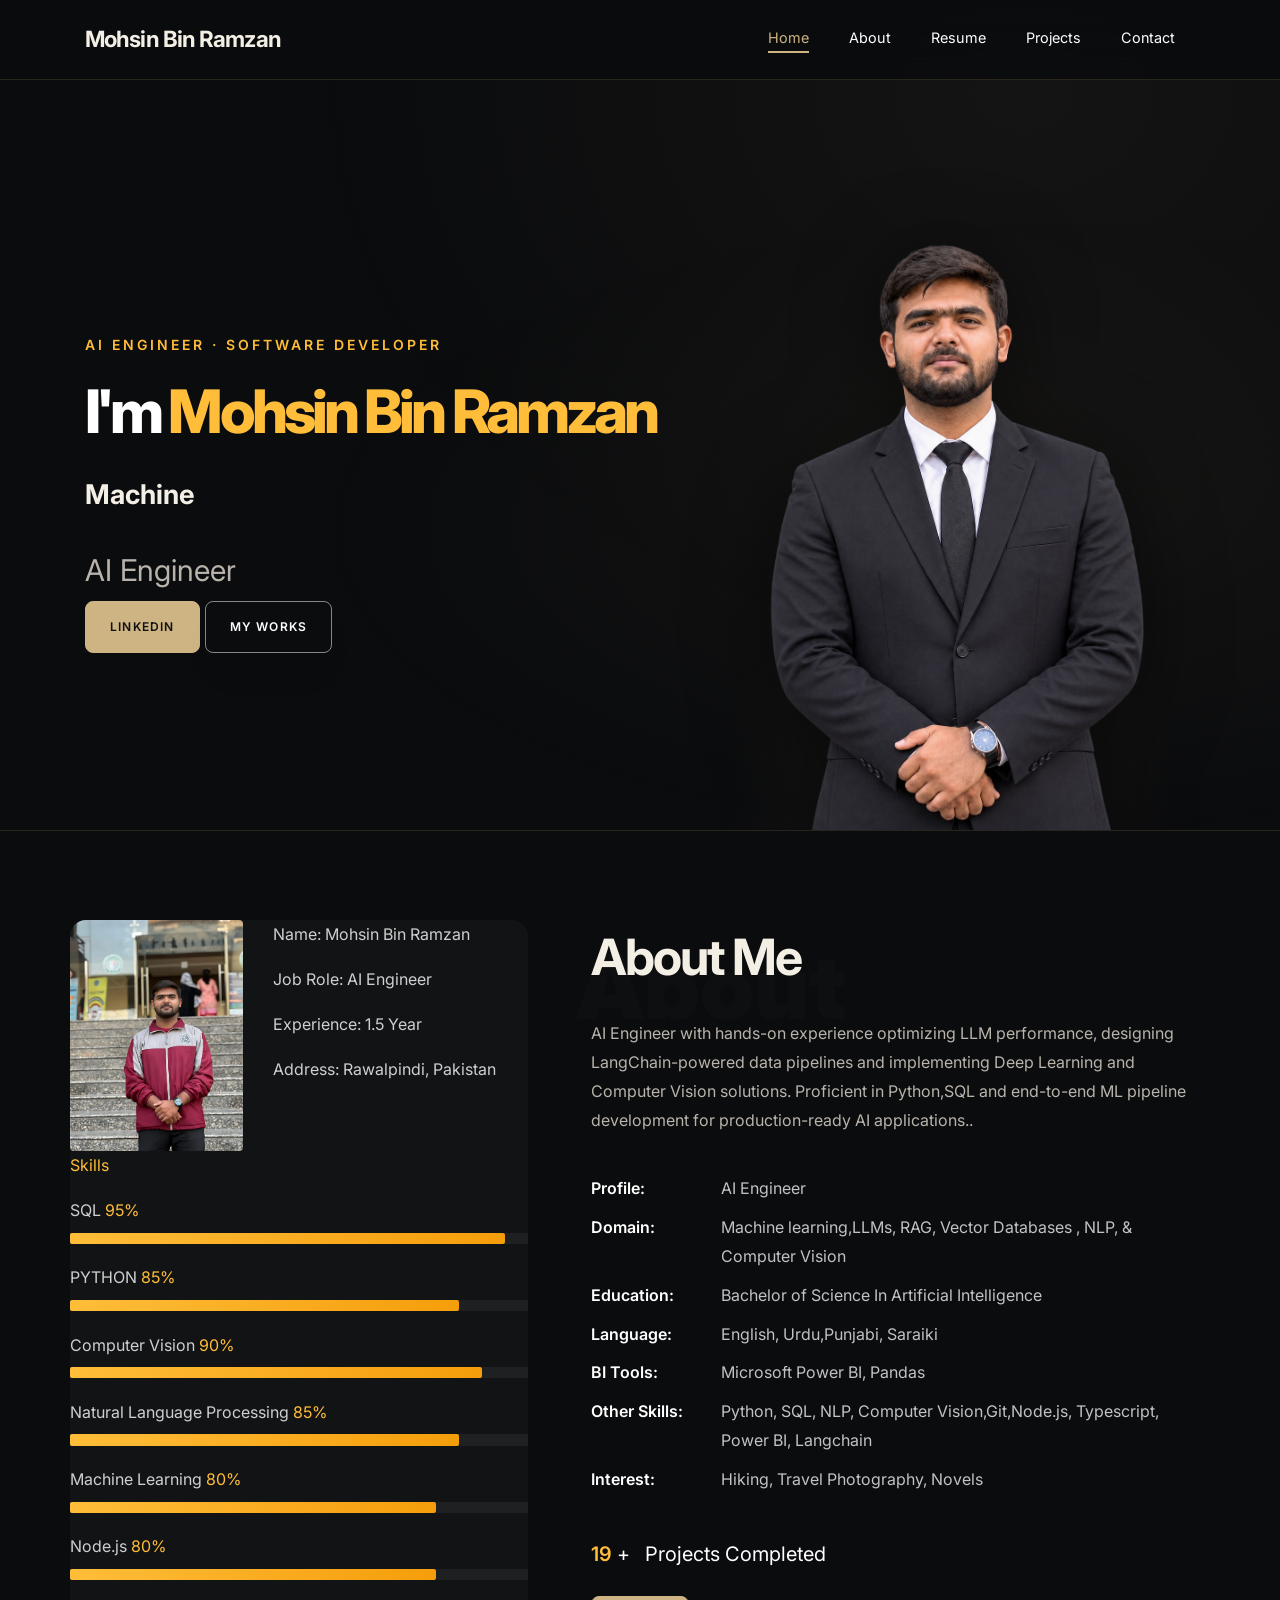
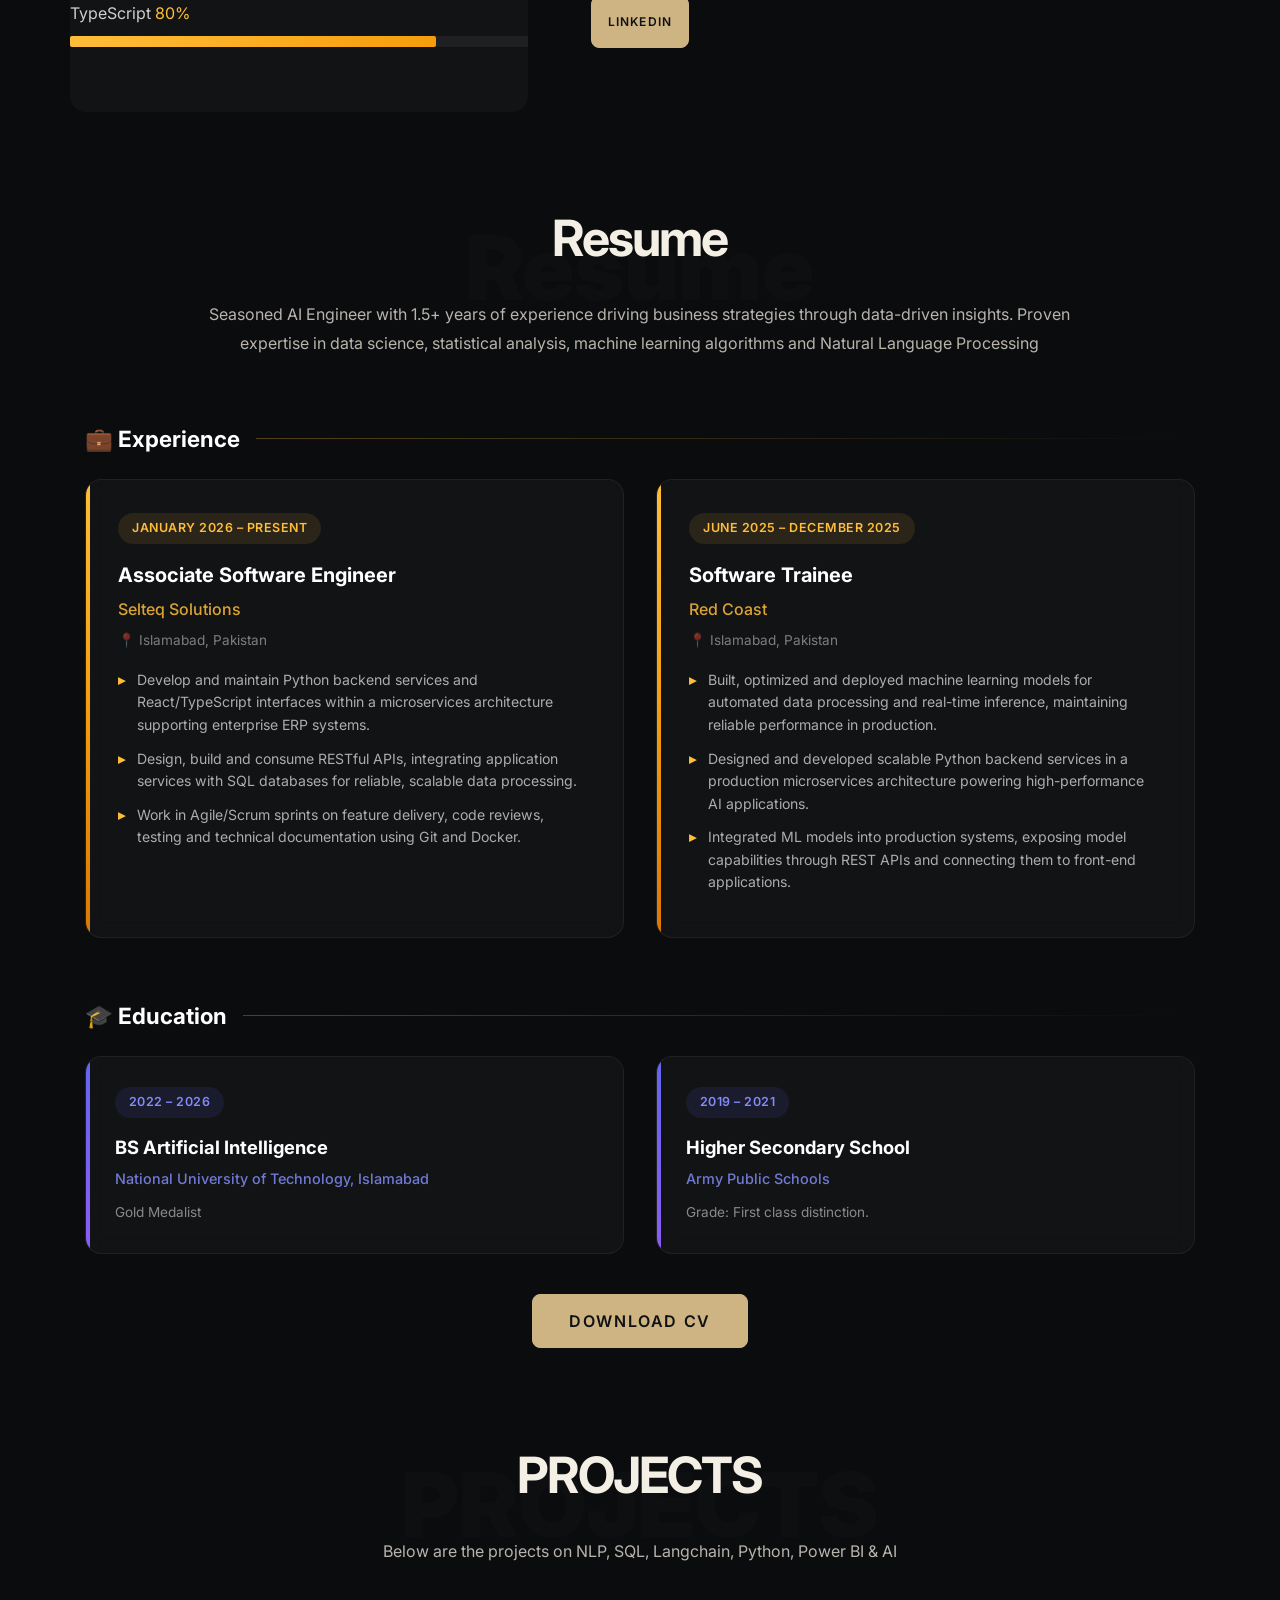
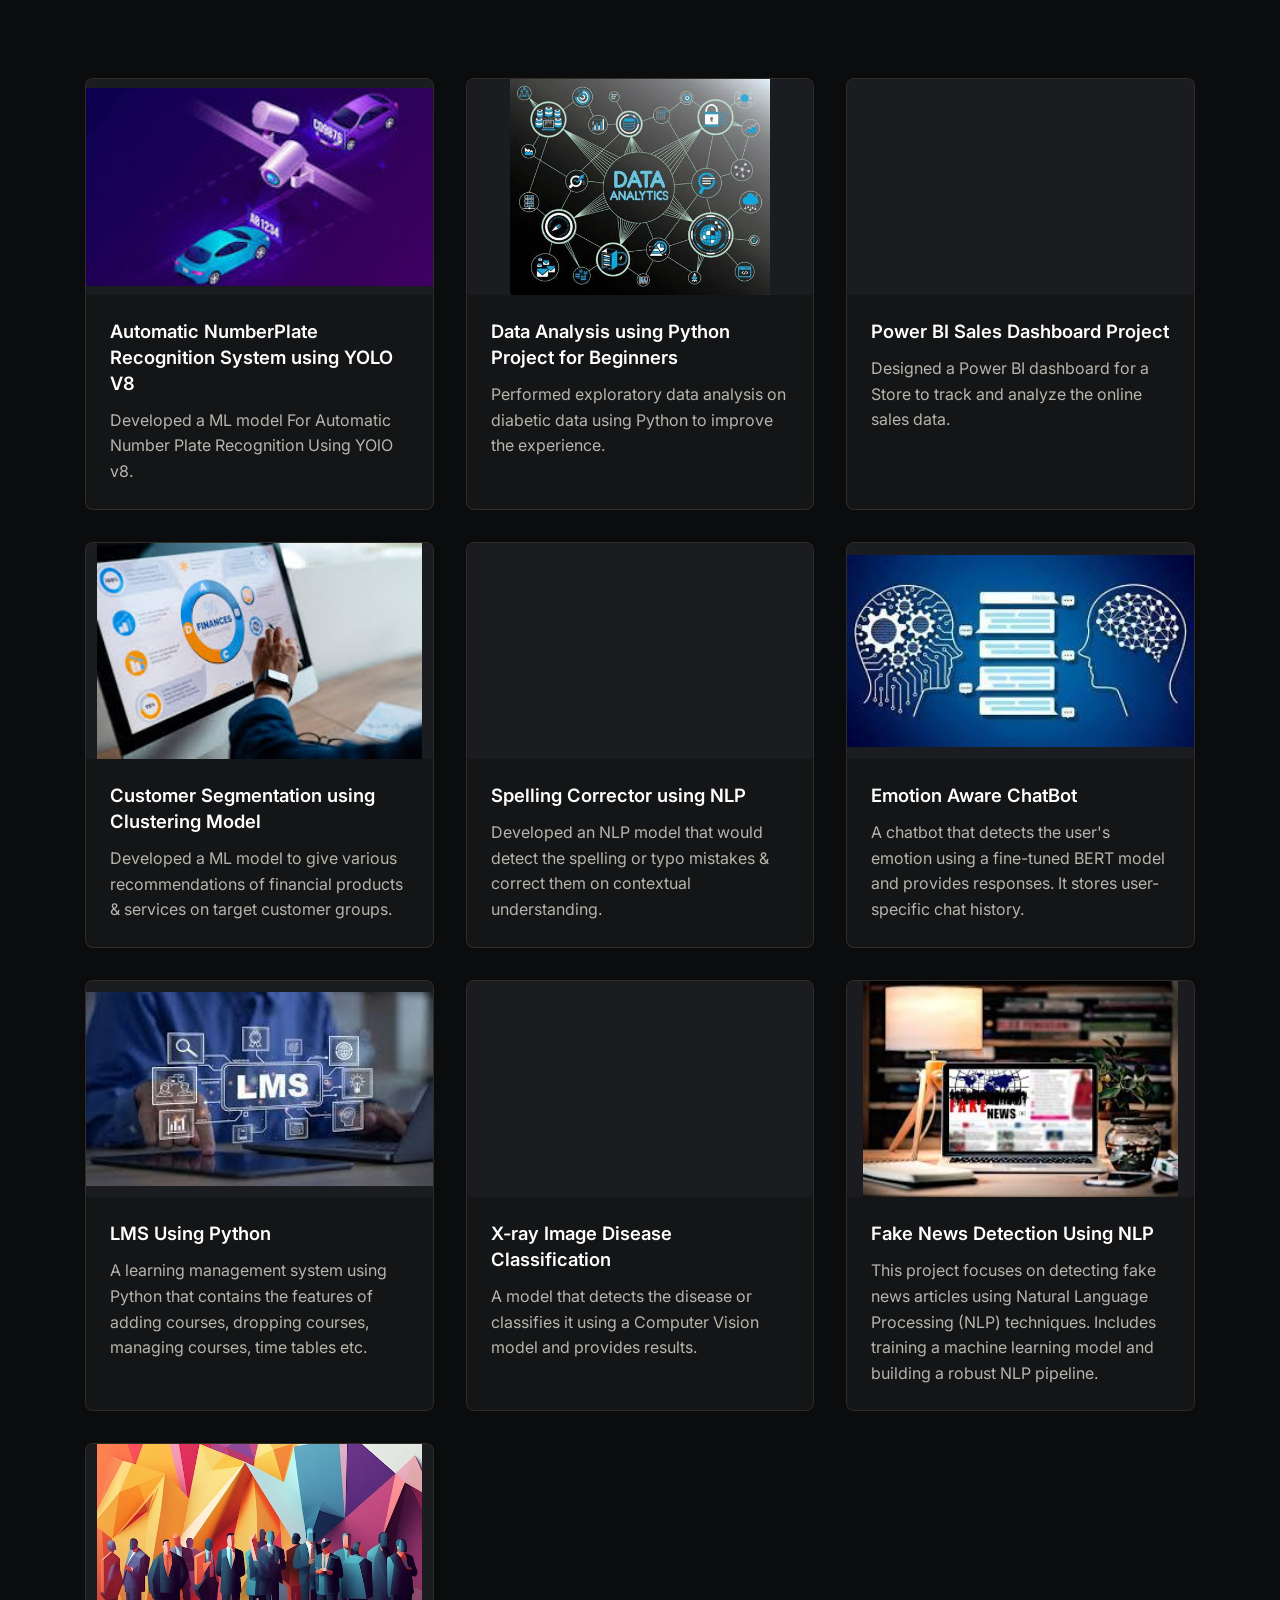
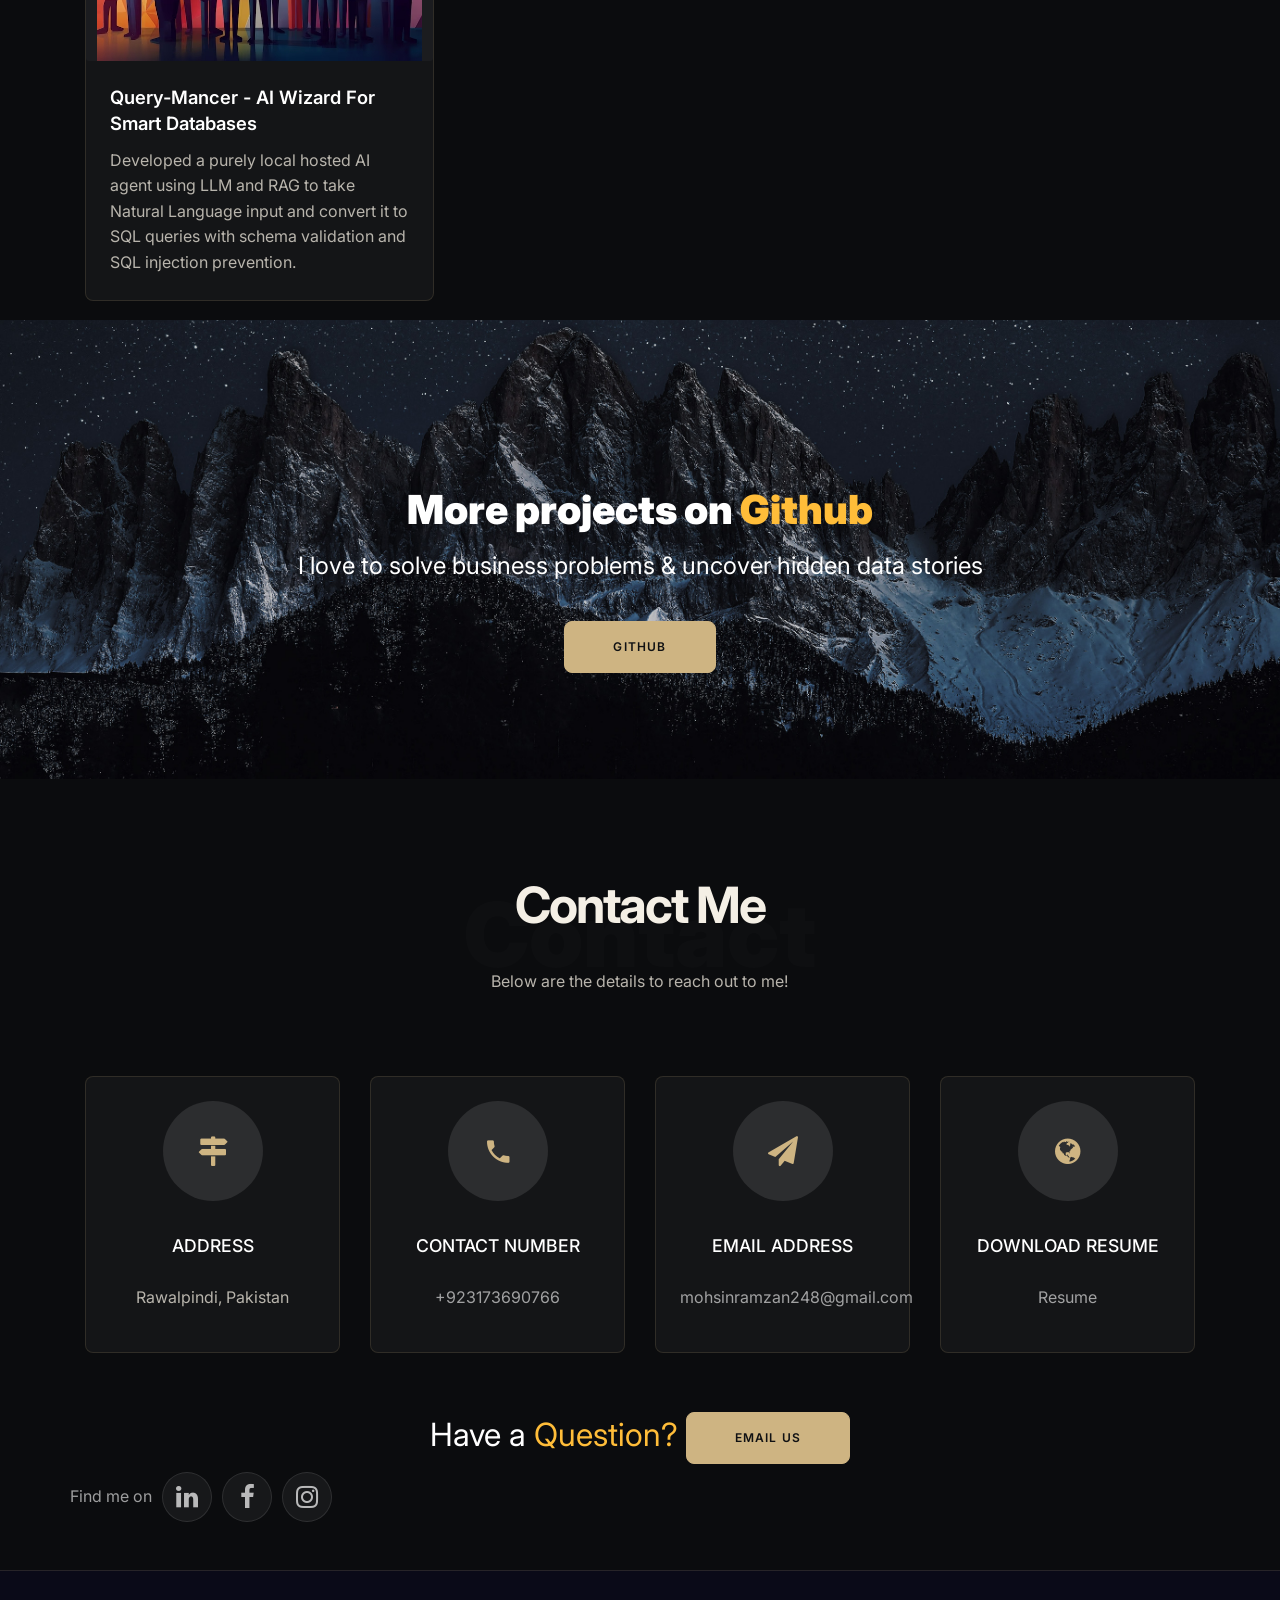
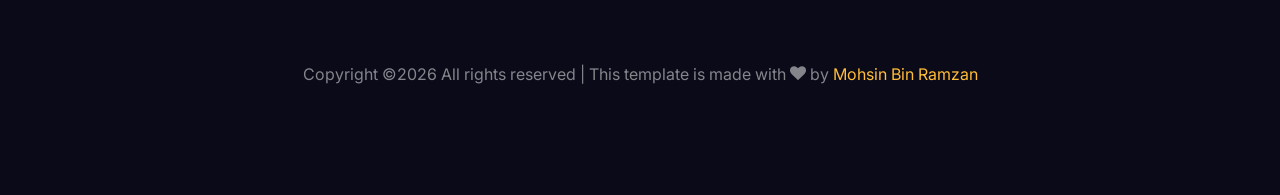
==== commit f9ccc92f: "Add refined dark theme, fragmented star cursor and responsive imagery" ====
--- a/index.html
+++ b/index.html
@@ -1091,13 +1091,14 @@
 }
 
 </style>
+    <link rel="stylesheet" href="css/premium.css">
 
 
   </head>
   <body data-spy="scroll" data-target=".site-navbar-target" data-offset="300">
 	  
 	  <!-- Particle Canvas Background -->
-	  <canvas id="particle-canvas"></canvas>
+	  <canvas id="cursor-stars" aria-hidden="true"></canvas>
 	  
 	  <!-- Floating Gradient Orbs -->
 	  <div class="floating-orbs">
@@ -1141,7 +1142,7 @@
                 </div>
 		          <div class="one-forth d-flex align-items-center ftco-animate hero-intro">
 		          	<div class="text">
-		          		<span class="subheading">Hey!</span>
+                    <span class="subheading">AI ENGINEER · SOFTWARE DEVELOPER</span>
 			            <h1 class="mb-4 mt-3">I'm <span>Mohsin Bin Ramzan</span></h1>
 
 						<!-- Element to contain animated typing -->
@@ -1208,7 +1209,7 @@
 								<div class="row">
 									<div class="col-sm-6 col-md-5">
 									  <div class="about-img">
-										<img src="images/WhatsApp Image 2025-01-08 at 15.32.08_ad26232e.jpg" class="img-fluid rounded b-shadow-a" alt="">
+										<img src="images/WhatsApp Image 2025-01-08 at 15.32.08_ad26232e.jpg" class="img-fluid rounded b-shadow-a" alt="Portrait of Mohsin Bin Ramzan" loading="lazy" decoding="async">
 									  </div>
 									</div>
 									<!-- Details next to profile image -->
@@ -1398,7 +1399,7 @@
 
           <!-- Project 1 -->
           <div class="project-card ftco-animate">
-            <a href="https://github.com/MOHSINBINRAMZAN/ANPR-automatic-number-plate-recognition-" class="card-img" style="background-image: url('images/proj_1.jpeg');"></a>
+            <a href="https://github.com/MOHSINBINRAMZAN/ANPR-automatic-number-plate-recognition-" class="card-img" aria-label="View ANPR automatic number plate recognition  project"><img src="images/proj_1.jpeg" alt="ANPR automatic number plate recognition  project preview" loading="lazy" decoding="async"></a>
             <div class="card-body">
               <h3><a href="https://github.com/MOHSINBINRAMZAN/ANPR-automatic-number-plate-recognition-">Automatic NumberPlate Recognition System using YOLO V8</a></h3>
               <p>Developed a ML model For Automatic Number Plate Recognition Using YOlO v8.</p>
@@ -1407,7 +1408,7 @@
 
           <!-- Project 2 -->
           <div class="project-card ftco-animate">
-            <a href="https://github.com/MOHSINBINRAMZAN/diabetic-data-preprocessing" class="card-img" style="background-image: url('images/proj_2.jpeg');"></a>
+            <a href="https://github.com/MOHSINBINRAMZAN/diabetic-data-preprocessing" class="card-img" aria-label="View diabetic data preprocessing project"><img src="images/proj_2.jpeg" alt="diabetic data preprocessing project preview" loading="lazy" decoding="async"></a>
             <div class="card-body">
               <h3><a href="https://github.com/MOHSINBINRAMZAN/diabetic-data-preprocessing">Data Analysis using Python Project for Beginners</a></h3>
               <p>Performed exploratory data analysis on diabetic data using Python to improve the experience.</p>
@@ -1416,7 +1417,7 @@
 
           <!-- Project 3 -->
           <div class="project-card ftco-animate">
-            <a href="https://github.com/MOHSINBINRAMZAN/E-commerce-dashboard" class="card-img" style="background-image: url('images/proj_3.jpg');"></a>
+            <a href="https://github.com/MOHSINBINRAMZAN/E-commerce-dashboard" class="card-img" aria-label="View E commerce dashboard project"><img src="images/proj_3.jpg" alt="E commerce dashboard project preview" loading="lazy" decoding="async"></a>
             <div class="card-body">
               <h3><a href="https://github.com/MOHSINBINRAMZAN/E-commerce-dashboard">Power BI Sales Dashboard Project</a></h3>
               <p>Designed a Power BI dashboard for a Store to track and analyze the online sales data.</p>
@@ -1425,7 +1426,7 @@
 			
           <!-- Project 4 -->
           <div class="project-card ftco-animate">
-            <a href="https://github.com/MOHSINBINRAMZAN/customer-segmentation-for-market-analysis" class="card-img" style="background-image: url('images/bank.jpg');"></a>
+            <a href="https://github.com/MOHSINBINRAMZAN/customer-segmentation-for-market-analysis" class="card-img" aria-label="View customer segmentation for market analysis project"><img src="images/bank.jpg" alt="customer segmentation for market analysis project preview" loading="lazy" decoding="async"></a>
             <div class="card-body">
               <h3><a href="https://github.com/MOHSINBINRAMZAN/customer-segmentation-for-market-analysis">Customer Segmentation using Clustering Model</a></h3>
               <p>Developed a ML model to give various recommendations of financial products &amp; services on target customer groups.</p>
@@ -1434,7 +1435,7 @@
 
           <!-- Project 5 -->
           <div class="project-card ftco-animate">
-            <a href="https://github.com/MOHSINBINRAMZAN/Spelling-Corrector-Using-NLP" class="card-img" style="background-image: url('spelling.jpg');"></a>
+            <a href="https://github.com/MOHSINBINRAMZAN/Spelling-Corrector-Using-NLP" class="card-img" aria-label="View Spelling Corrector Using NLP project"><img src="spelling.jpg" alt="Spelling Corrector Using NLP project preview" loading="lazy" decoding="async"></a>
             <div class="card-body">
               <h3><a href="https://github.com/MOHSINBINRAMZAN/Spelling-Corrector-Using-NLP">Spelling Corrector using NLP</a></h3>
               <p>Developed an NLP model that would detect the spelling or typo mistakes &amp; correct them on contextual understanding.</p>
@@ -1443,7 +1444,7 @@
 
           <!-- Project 6 -->
           <div class="project-card ftco-animate">
-            <a href="https://github.com/MOHSINBINRAMZAN/Emotion-Aware-Chatbot" class="card-img" style="background-image: url('SENTIMENT ANALYSIS.jpg');"></a>
+            <a href="https://github.com/MOHSINBINRAMZAN/Emotion-Aware-Chatbot" class="card-img" aria-label="View Emotion Aware Chatbot project"><img src="SENTIMENT ANALYSIS.jpg" alt="Emotion Aware Chatbot project preview" loading="lazy" decoding="async"></a>
             <div class="card-body">
               <h3><a href="https://github.com/MOHSINBINRAMZAN/Emotion-Aware-Chatbot">Emotion Aware ChatBot</a></h3>
               <p>A chatbot that detects the user's emotion using a fine-tuned BERT model and provides responses. It stores user-specific chat history.</p>
@@ -1452,7 +1453,7 @@
 
           <!-- Project 7 -->
           <div class="project-card ftco-animate">
-            <a href="https://github.com/MOHSINBINRAMZAN/LMS-using-python-Sqlite" class="card-img" style="background-image: url('LMS2.jpg');"></a>
+            <a href="https://github.com/MOHSINBINRAMZAN/LMS-using-python-Sqlite" class="card-img" aria-label="View LMS using python Sqlite project"><img src="LMS2.jpg" alt="LMS using python Sqlite project preview" loading="lazy" decoding="async"></a>
             <div class="card-body">
               <h3><a href="https://github.com/MOHSINBINRAMZAN/LMS-using-python-Sqlite">LMS Using Python</a></h3>
               <p>A learning management system using Python that contains the features of adding courses, dropping courses, managing courses, time tables etc.</p>
@@ -1461,7 +1462,7 @@
 
           <!-- Project 8 -->
           <div class="project-card ftco-animate">
-            <a href="https://github.com/MOHSINBINRAMZAN/X-ray-images-disease-classification" class="card-img" style="background-image: url('medical-professionals-examining-x-ray.jpg');"></a>
+            <a href="https://github.com/MOHSINBINRAMZAN/X-ray-images-disease-classification" class="card-img" aria-label="View X ray images disease classification project"><img src="medical-professionals-examining-x-ray.jpg" alt="X ray images disease classification project preview" loading="lazy" decoding="async"></a>
             <div class="card-body">
               <h3><a href="https://github.com/MOHSINBINRAMZAN/X-ray-images-disease-classification">X-ray Image Disease Classification</a></h3>
               <p>A model that detects the disease or classifies it using a Computer Vision model and provides results.</p>
@@ -1470,7 +1471,7 @@
 
           <!-- Project 9 -->
           <div class="project-card ftco-animate">
-            <a href="https://github.com/MOHSINBINRAMZAN/Fake-News-Detection-using-NLP-main" class="card-img" style="background-image: url('images/fake news.jpg');"></a>
+            <a href="https://github.com/MOHSINBINRAMZAN/Fake-News-Detection-using-NLP-main" class="card-img" aria-label="View Fake News Detection using NLP main project"><img src="images/fake news.jpg" alt="Fake News Detection using NLP main project preview" loading="lazy" decoding="async"></a>
             <div class="card-body">
               <h3><a href="https://github.com/MOHSINBINRAMZAN/Fake-News-Detection-using-NLP-main">Fake News Detection Using NLP</a></h3>
               <p>This project focuses on detecting fake news articles using Natural Language Processing (NLP) techniques. Includes training a machine learning model and building a robust NLP pipeline.</p>
@@ -1479,7 +1480,7 @@
 
           <!-- Project 10 -->
           <div class="project-card ftco-animate">
-            <a href="https://github.com/MOHSINBINRAMZAN/Query-Mancer-Main" class="card-img" style="background-image: url('images/proj_5.jpg');"></a>
+            <a href="https://github.com/MOHSINBINRAMZAN/Query-Mancer-Main" class="card-img" aria-label="View Query Mancer Main project"><img src="images/proj_5.jpg" alt="Query Mancer Main project preview" loading="lazy" decoding="async"></a>
             <div class="card-body">
               <h3><a href="https://github.com/MOHSINBINRAMZAN/QueryMancer--FYP">Query-Mancer - AI Wizard For Smart Databases</a></h3>
               <p>Developed a purely local hosted AI agent using LLM and RAG to take Natural Language input and convert it to SQL queries with schema validation and SQL injection prevention.</p>
@@ -1658,153 +1659,7 @@
   <!-- ============================
        PARTICLE ANIMATION SCRIPT
   ============================ -->
-  <script>
-  (function() {
-    const canvas = document.getElementById('particle-canvas');
-    if (!canvas) return;
-    const ctx = canvas.getContext('2d');
-    
-    let width, height, particles, animationId;
-    const particleCount = window.innerWidth < 768 ? 40 : 80;
-    const connectionDistance = 150;
-    const mouseRadius = 200;
-    let mouse = { x: null, y: null };
-    
-    // Color palette - warm golds and cool purples
-    const colors = [
-      'rgba(255, 189, 57, ',   // Gold
-      'rgba(99, 102, 241, ',   // Indigo
-      'rgba(16, 185, 129, ',   // Emerald
-      'rgba(236, 72, 153, ',   // Pink
-      'rgba(6, 182, 212, ',    // Cyan
-      'rgba(245, 158, 11, ',   // Amber
-    ];
-    
-    function resize() {
-      width = canvas.width = window.innerWidth;
-      height = canvas.height = window.innerHeight;
-    }
-    
-    class Particle {
-      constructor() {
-        this.x = Math.random() * width;
-        this.y = Math.random() * height;
-        this.size = Math.random() * 2 + 0.5;
-        this.speedX = (Math.random() - 0.5) * 0.5;
-        this.speedY = (Math.random() - 0.5) * 0.5;
-        this.color = colors[Math.floor(Math.random() * colors.length)];
-        this.opacity = Math.random() * 0.5 + 0.1;
-        this.pulseSpeed = Math.random() * 0.02 + 0.005;
-        this.pulseOffset = Math.random() * Math.PI * 2;
-      }
-      
-      update(time) {
-        this.x += this.speedX;
-        this.y += this.speedY;
-        
-        // Pulse effect
-        this.currentOpacity = this.opacity + Math.sin(time * this.pulseSpeed + this.pulseOffset) * 0.1;
-        
-        // Wrap around edges
-        if (this.x > width + 10) this.x = -10;
-        if (this.x < -10) this.x = width + 10;
-        if (this.y > height + 10) this.y = -10;
-        if (this.y < -10) this.y = height + 10;
-        
-        // Mouse interaction - gentle repulsion
-        if (mouse.x !== null && mouse.y !== null) {
-          const dx = this.x - mouse.x;
-          const dy = this.y - mouse.y;
-          const dist = Math.sqrt(dx * dx + dy * dy);
-          if (dist < mouseRadius) {
-            const force = (mouseRadius - dist) / mouseRadius * 0.5;
-            this.x += (dx / dist) * force;
-            this.y += (dy / dist) * force;
-          }
-        }
-      }
-      
-      draw() {
-        ctx.beginPath();
-        ctx.arc(this.x, this.y, this.size, 0, Math.PI * 2);
-        ctx.fillStyle = this.color + this.currentOpacity + ')';
-        ctx.fill();
-        
-        // Glow effect
-        ctx.beginPath();
-        ctx.arc(this.x, this.y, this.size * 3, 0, Math.PI * 2);
-        ctx.fillStyle = this.color + (this.currentOpacity * 0.15) + ')';
-        ctx.fill();
-      }
-    }
-    
-    function init() {
-      particles = [];
-      for (let i = 0; i < particleCount; i++) {
-        particles.push(new Particle());
-      }
-    }
-    
-    function drawConnections() {
-      for (let i = 0; i < particles.length; i++) {
-        for (let j = i + 1; j < particles.length; j++) {
-          const dx = particles[i].x - particles[j].x;
-          const dy = particles[i].y - particles[j].y;
-          const dist = Math.sqrt(dx * dx + dy * dy);
-          
-          if (dist < connectionDistance) {
-            const opacity = (1 - dist / connectionDistance) * 0.12;
-            ctx.beginPath();
-            ctx.strokeStyle = 'rgba(255, 189, 57, ' + opacity + ')';
-            ctx.lineWidth = 0.5;
-            ctx.moveTo(particles[i].x, particles[i].y);
-            ctx.lineTo(particles[j].x, particles[j].y);
-            ctx.stroke();
-          }
-        }
-      }
-    }
-    
-    function animate(time) {
-      ctx.clearRect(0, 0, width, height);
-      
-      particles.forEach(p => {
-        p.update(time);
-        p.draw();
-      });
-      
-      drawConnections();
-      
-      animationId = requestAnimationFrame(animate);
-    }
-    
-    // Event listeners
-    window.addEventListener('resize', () => {
-      resize();
-    });
-    
-    window.addEventListener('mousemove', (e) => {
-      mouse.x = e.clientX;
-      mouse.y = e.clientY;
-    });
-    
-    window.addEventListener('mouseleave', () => {
-      mouse.x = null;
-      mouse.y = null;
-    });
-    
-    // Reduce particles on mobile for performance
-    window.addEventListener('touchstart', () => {
-      mouse.x = null;
-      mouse.y = null;
-    });
-    
-    // Initialize
-    resize();
-    init();
-    animate(0);
-  })();
-  </script>
+  <script src="js/cursor-stars.js" defer></script>
     
   </body>
 </html>
--- a/css/premium.css
+++ b/css/premium.css
@@ -0,0 +1,66 @@
+/* Final visual layer: obsidian, champagne and generous editorial spacing. */
+:root { --gold: #ceb482; --paper: #f4efe5; --muted: #b8b4ac; --surface: #141517; }
+html { scroll-behavior: smooth; }
+body { background: #0b0c0e; color: var(--muted); font-size: 1rem; line-height: 1.8; }
+::selection { background: #ceb48255; color: var(--paper); }
+a { color: var(--gold); }
+a:hover { color: var(--paper); }
+img { max-width: 100%; height: auto; }
+.floating-orbs { display: none; }
+.bg-gradient-mesh { background: radial-gradient(ellipse at 80% 10%, #ceb4820d, transparent 50%); }
+#ftco-navbar, #ftco-navbar.scrolled { background: #0b0c0ef2 !important; border-bottom: 1px solid #ceb48226; backdrop-filter: blur(18px); }
+.navbar-brand { letter-spacing: -.04em; color: var(--paper) !important; }
+.ftco-navbar-light .navbar-nav > .nav-item > .nav-link { font-size: .9rem; }
+.ftco-navbar-light .navbar-nav > .nav-item > .nav-link.active { color: var(--gold) !important; }
+.ftco-navbar-light .navbar-nav > .nav-item > .nav-link span:before { background: var(--gold); }
+.hero { border-bottom: 1px solid #ceb48226; background: radial-gradient(ellipse at 80% 60%, #ceb4820c, transparent 50%); }
+#home-section .slider-text { min-height: min(850px, 90svh); gap: 2%; }
+#home-section .slider-text .hero-intro { padding-top: 110px; padding-bottom: 80px; }
+.hero .text h1 { font-size: clamp(2.8rem, 5.3vw, 5.4rem); font-weight: 500; letter-spacing: -.065em; line-height: 1.09; }
+.hero .text h1 span { color: var(--gold); }
+.hero .text .subheading { color: var(--gold); font-size: .875rem; letter-spacing: .18em; line-height: 1.8; }
+.hero .text h2 { font-weight: 400; font-size: clamp(1.1rem, 2vw, 1.5rem); color: var(--muted); }
+#typing-animation { color: var(--paper); font-size: clamp(1.1rem, 2.2vw, 1.7rem); }
+#home-section .hero-portrait img { width: 100%; height: auto; max-height: min(720px, 78svh); object-fit: contain; filter: drop-shadow(0 12px 40px #0008); }
+#home-section .hero-portrait { background: radial-gradient(ellipse at bottom, #ceb48215, transparent 70%); }
+.btn { border-radius: 4px; font-weight: 600; letter-spacing: .1em; transition: background .2s, transform .2s; }
+.btn.btn-primary { background: var(--gold) !important; border-color: var(--gold) !important; color: #101113 !important; box-shadow: none; }
+.btn.btn-primary:hover { background: #e2cda7 !important; transform: translateY(-2px); }
+.btn.btn-white.btn-outline-white { border-color: #ceb48266; color: var(--paper); }
+.heading-section h2, .section-title h2 { letter-spacing: -.04em; color: var(--paper); }
+.heading-section h1.big { color: #ffffff04; }
+.ftco-section { padding-top: clamp(3.5rem, 7vw, 7rem); padding-bottom: clamp(3.5rem, 7vw, 7rem); }
+.project-card, .resume-wrap, .contact-section .box, .counter-wrap .block-18 { background: var(--surface); border: 1px solid #ceb48226; border-radius: 8px; box-shadow: none; backdrop-filter: none; }
+.project-card:hover, .resume-wrap:hover, .contact-section .box:hover { border-color: #ceb48288; box-shadow: 0 18px 48px #0005; transform: translateY(-5px); }
+.project-card .card-img { display: block; width: 100%; height: auto; aspect-ratio: 16 / 10; background: #1b1c1f; flex-shrink: 0; }
+.project-card .card-img img { display: block; width: 100%; height: 100%; object-fit: contain; transition: transform .4s; }
+.project-card .card-img:hover { transform: none; }
+.project-card .card-img:hover img { transform: scale(1.035); }
+.project-card .card-img::after { display: none; }
+.project-card .card-body h3 { font-size: 1.15rem; }
+.project-card .card-body p, .heading-section p, .contact-section .box p { color: var(--muted); font-size: 1rem; }
+.about-mf .about-img img { width: 100%; max-width: 260px; height: auto; aspect-ratio: 4 / 5; object-fit: cover; object-position: center 25%; border: 1px solid #ceb48240; border-radius: 8px !important; }
+.skill-mf .progress { background: #ffffff0d; }
+.skill-mf .progress .progress-bar { background: var(--gold); }
+.resume-wrap .date, .contact-section .icon span, .text-primary { color: var(--gold) !important; }
+.ftco-footer { background: #090a0c; border-top: 1px solid #ceb48226; }
+#cursor-stars { position: fixed; inset: 0; width: 100%; height: 100%; z-index: 10000; pointer-events: none; }
+:focus-visible { outline: 2px solid var(--gold); outline-offset: 5px; }
+@media (max-width: 991.98px) {
+  #home-section .slider-text { min-height: 0; gap: 0; }
+  #home-section .slider-text .hero-intro { padding: 35px 0; }
+  #home-section .slider-text .hero-portrait { width: min(100%, 460px); }
+  #home-section .hero-portrait img { max-height: 52svh; }
+}
+@media (max-width: 575.98px) {
+  .navbar-brand { font-size: 1.1rem !important; }
+  .hero .text h1 { font-size: clamp(2.6rem, 11vw, 3.8rem); }
+  .hero .text .subheading { letter-spacing: .09em; }
+  .about-info li { flex-wrap: wrap; overflow-wrap: anywhere; }
+  .project-card .card-body { padding: 1.25rem; }
+}
+@media (prefers-reduced-motion: reduce) {
+  html { scroll-behavior: auto; }
+  *, *::before, *::after { animation: none !important; transition: none !important; }
+  #cursor-stars { display: none; }
+}
